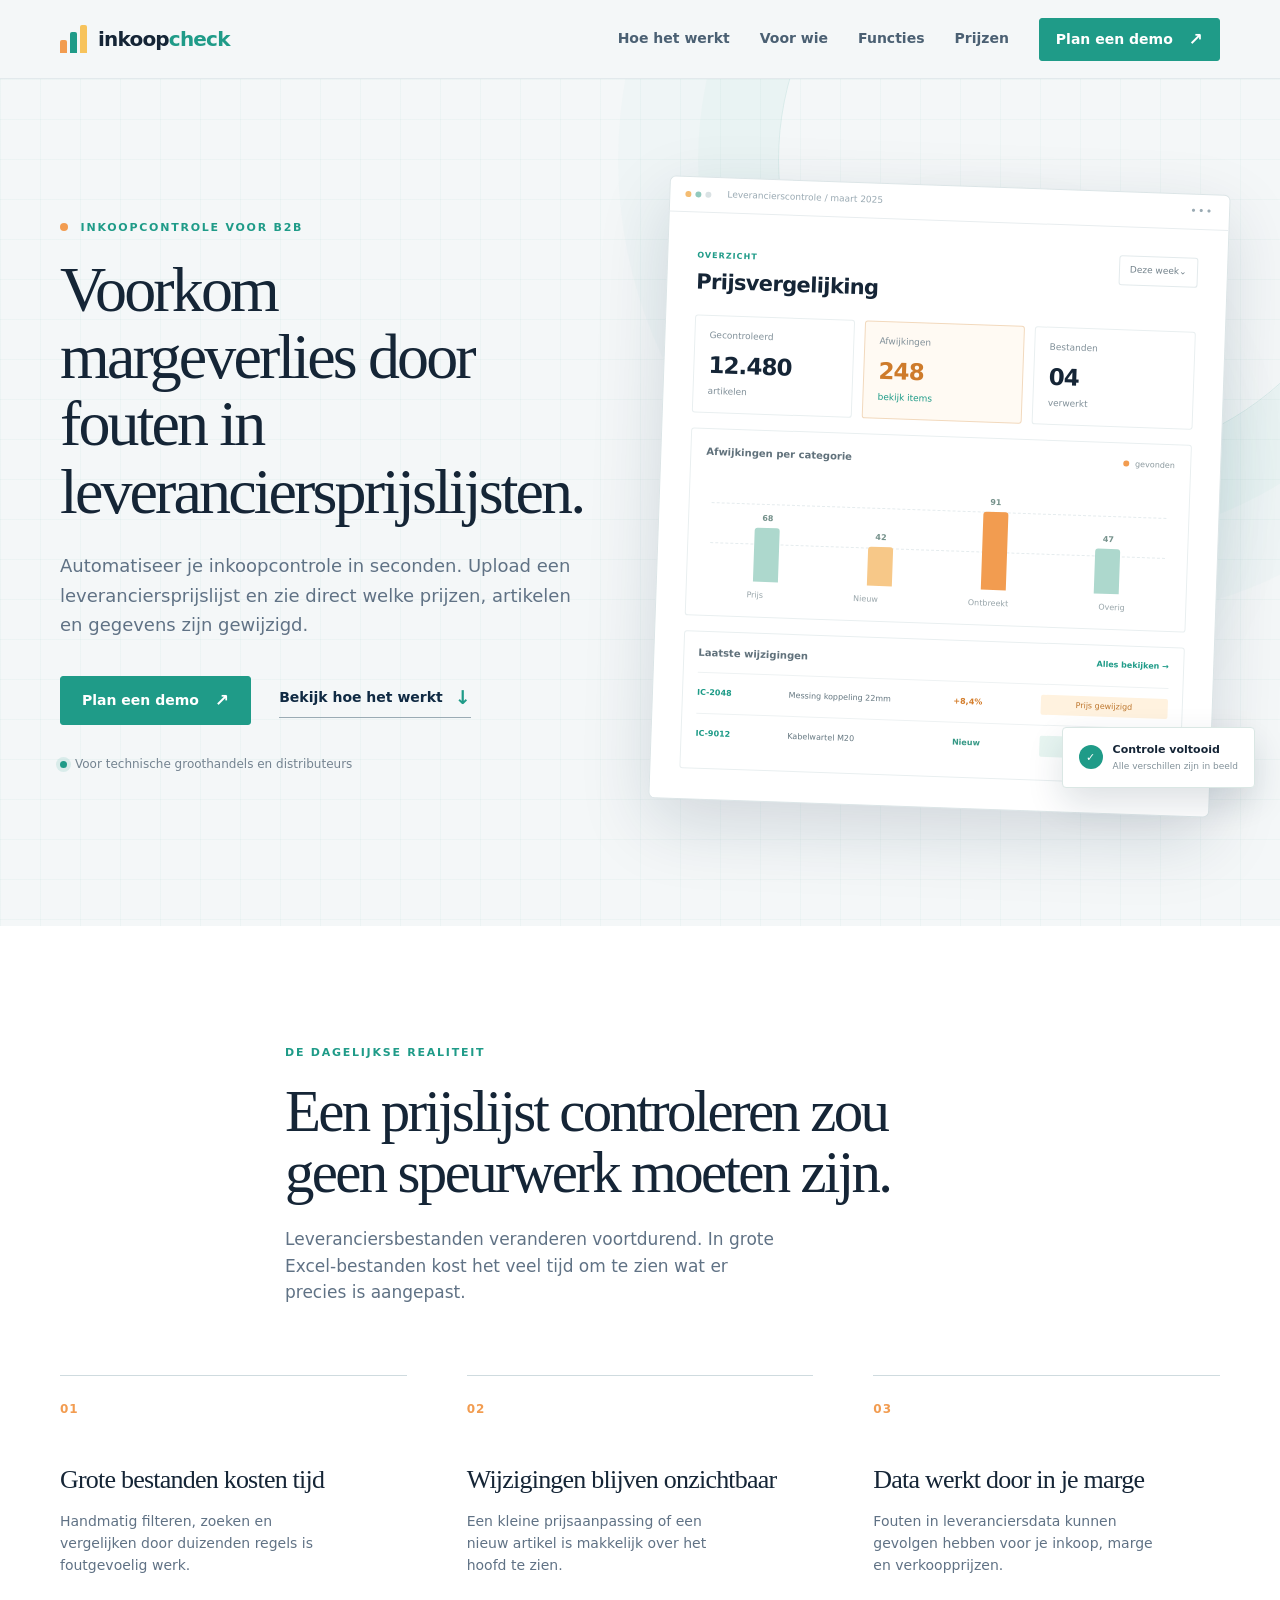
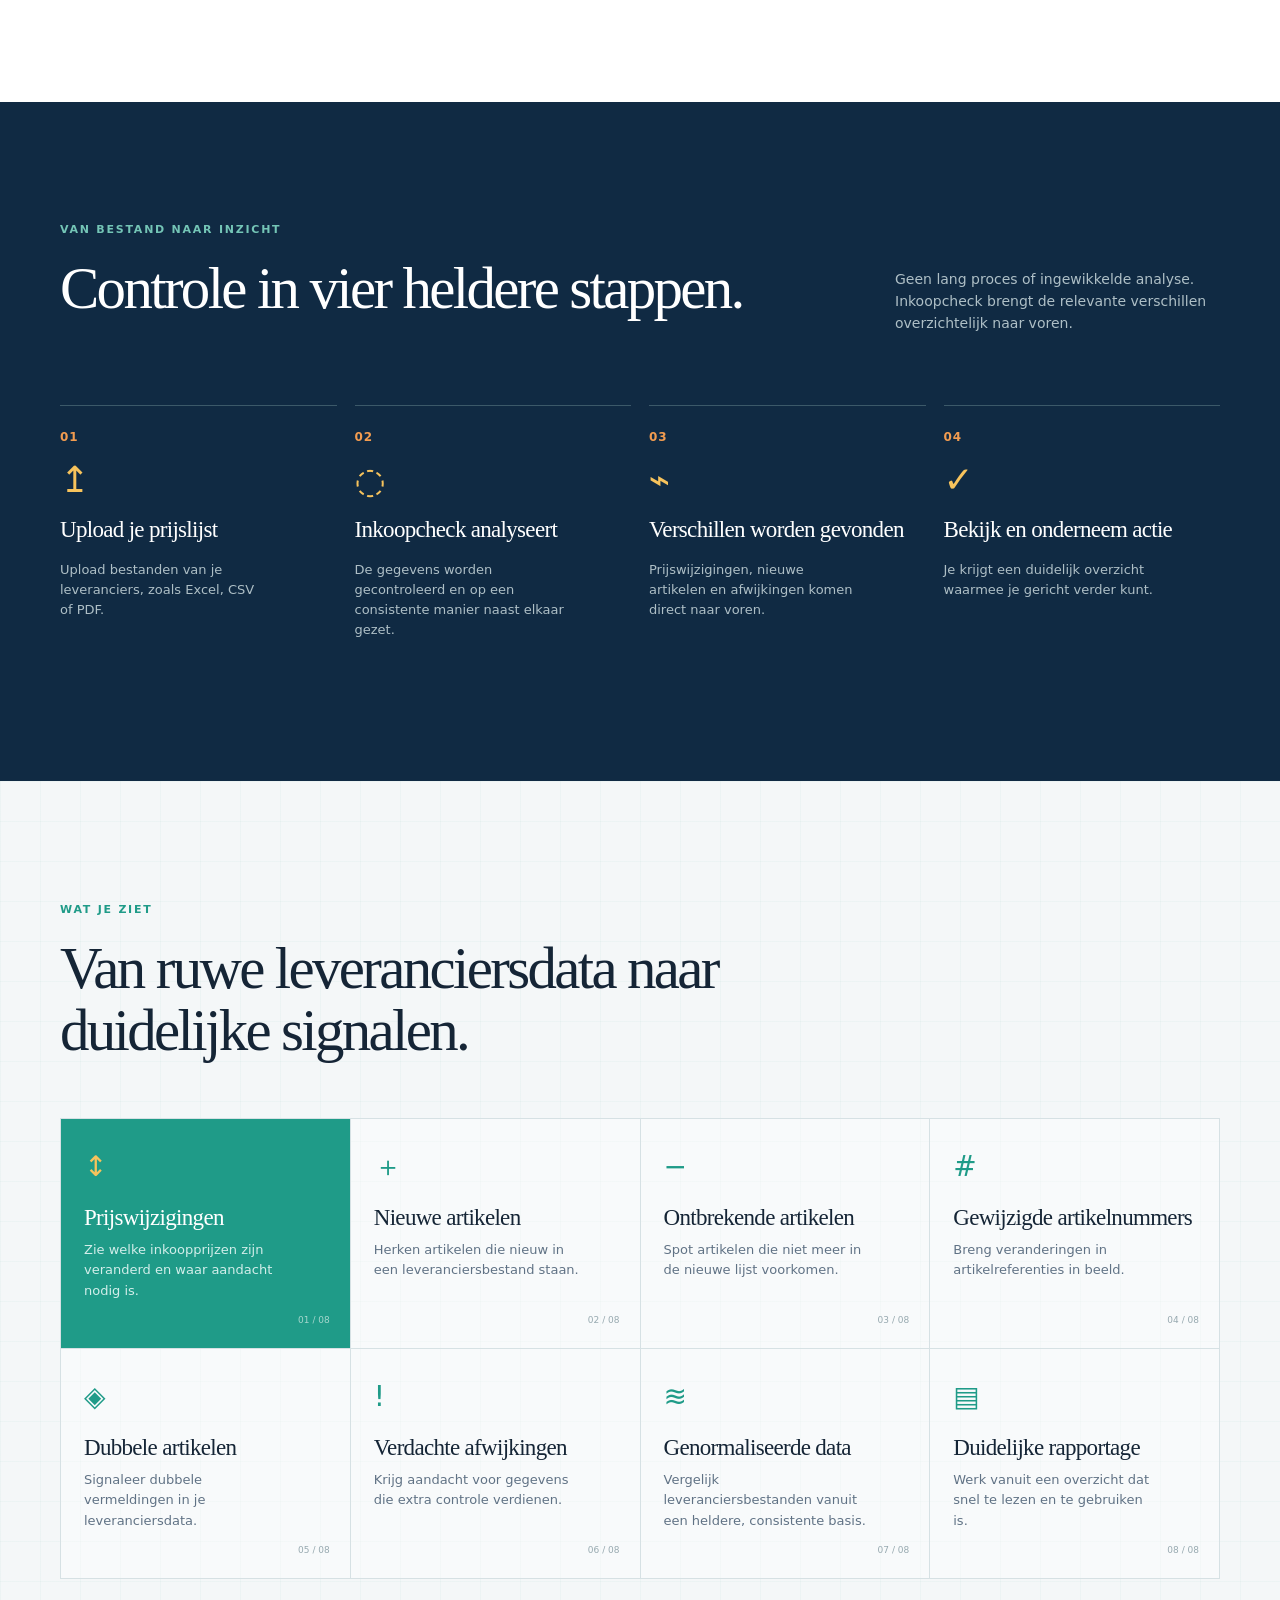
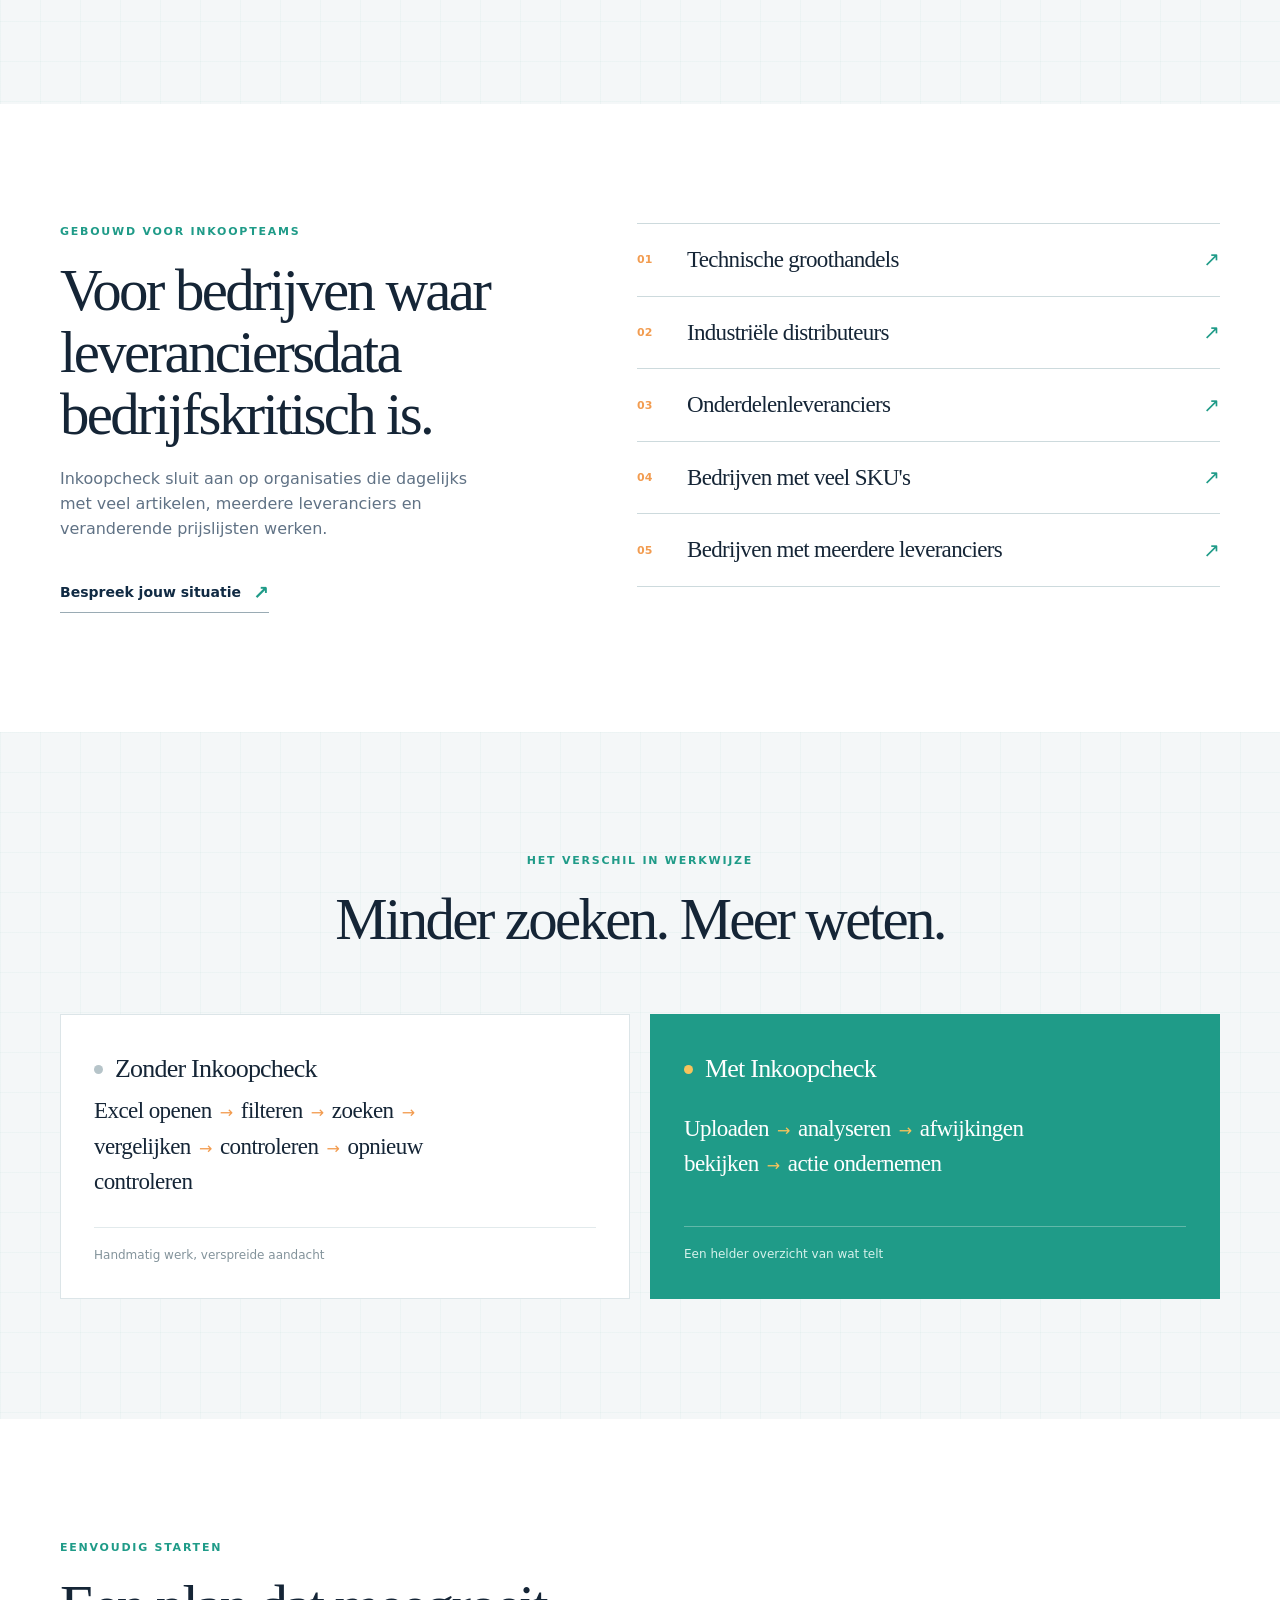
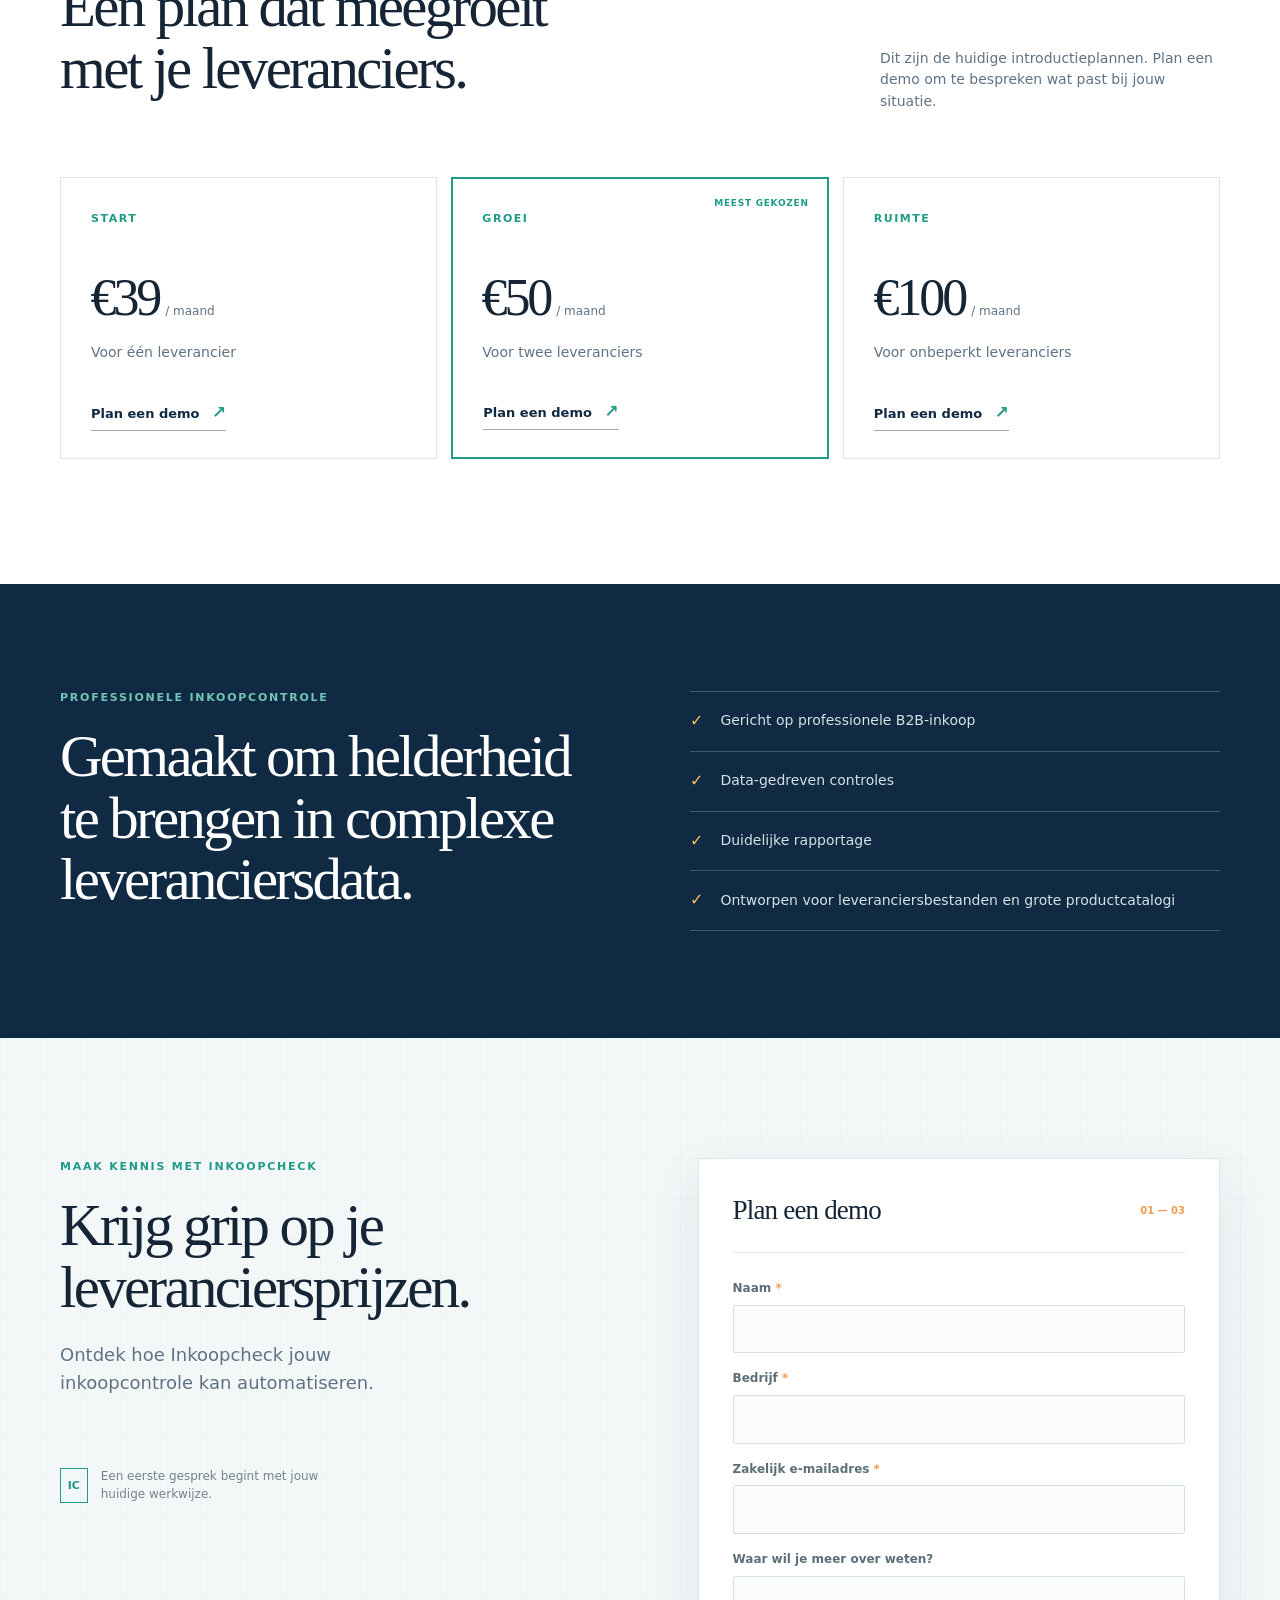
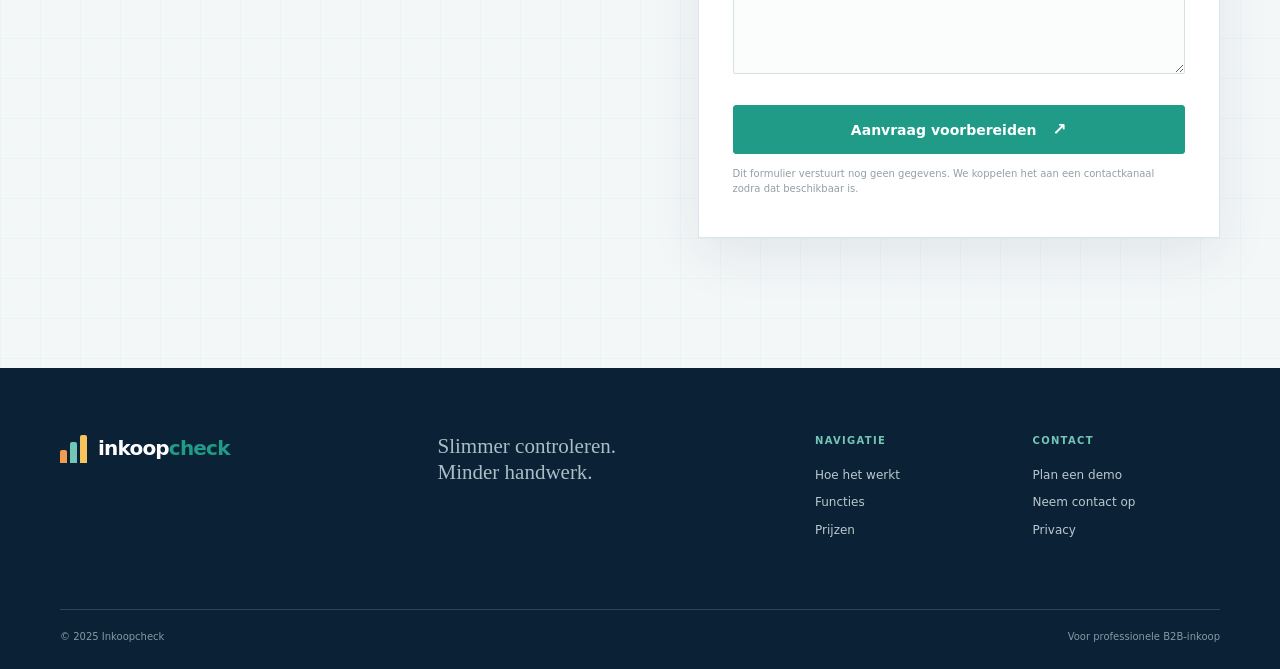
==== index.html @ d47650fd "Create Inkoopcheck public website" ====
<!doctype html>
<html lang="nl">
<head>
  <meta charset="utf-8">
  <meta name="viewport" content="width=device-width, initial-scale=1">
  <title>Inkoopcheck | Automatiseer je controle van leveranciersprijslijsten</title>
  <meta name="description" content="Vergelijk leveranciersprijslijsten automatisch en ontdek prijswijzigingen, nieuwe artikelen, ontbrekende artikelen en afwijkingen. Inkoopcheck voor professionele B2B-inkoop.">
  <meta name="theme-color" content="#102a43">
  <meta property="og:type" content="website">
  <meta property="og:url" content="https://inkoopcheck.me/">
  <meta property="og:title" content="Inkoopcheck | Automatiseer je controle van leveranciersprijslijsten">
  <meta property="og:description" content="Vergelijk leveranciersprijslijsten automatisch en ontdek prijswijzigingen, nieuwe artikelen, ontbrekende artikelen en afwijkingen.">
  <meta property="og:locale" content="nl_NL">
  <link rel="icon" href="favicon.svg" type="image/svg+xml">
  <link rel="stylesheet" href="styles.css">
</head>
<body>
  <a class="skip-link" href="#main-content">Ga naar inhoud</a>
  <header class="site-header">
    <div class="container header-inner">
      <a class="brand" href="#top" aria-label="Inkoopcheck home">
        <span class="brand-mark" aria-hidden="true"><span></span><span></span><span></span></span>
        <span>inkoop<span class="brand-accent">check</span></span>
      </a>
      <button class="menu-toggle" type="button" aria-expanded="false" aria-controls="site-nav" aria-label="Menu openen">
        <span></span><span></span><span></span>
      </button>
      <nav class="site-nav" id="site-nav" aria-label="Hoofdnavigatie">
        <a href="#hoe-het-werkt">Hoe het werkt</a>
        <a href="#voor-wie">Voor wie</a>
        <a href="#functies">Functies</a>
        <a href="#prijzen">Prijzen</a>
        <a class="button button-small" href="#contact">Plan een demo <span aria-hidden="true">↗</span></a>
      </nav>
    </div>
  </header>

  <main id="main-content">
    <section class="hero section-grid" id="top">
      <div class="container hero-grid">
        <div class="hero-copy reveal">
          <p class="eyebrow"><span class="eyebrow-dot"></span> Inkoopcontrole voor B2B</p>
          <h1>Voorkom margeverlies door fouten in leveranciersprijslijsten.</h1>
          <p class="hero-lead">Automatiseer je inkoopcontrole in seconden. Upload een leveranciersprijslijst en zie direct welke prijzen, artikelen en gegevens zijn gewijzigd.</p>
          <div class="hero-actions">
            <a class="button" href="#contact">Plan een demo <span aria-hidden="true">↗</span></a>
            <a class="text-link" href="#hoe-het-werkt">Bekijk hoe het werkt <span aria-hidden="true">↓</span></a>
          </div>
          <div class="hero-note"><span class="status-pulse"></span> Voor technische groothandels en distributeurs</div>
        </div>
        <div class="hero-visual reveal reveal-delay" aria-label="Voorbeeld van een leveranciersvergelijking in Inkoopcheck" role="img">
          <div class="visual-glow"></div>
          <div class="dashboard-window">
            <div class="window-topbar"><div class="window-dots"><i></i><i></i><i></i></div><span>Leverancierscontrole / maart 2025</span><b>•••</b></div>
            <div class="dashboard-body">
              <div class="dashboard-heading"><div><span class="mini-label">OVERZICHT</span><h2>Prijsvergelijking</h2></div><span class="date-pill">Deze week⌄</span></div>
              <div class="metric-row">
                <div class="metric"><span>Gecontroleerd</span><strong>12.480</strong><small>artikelen</small></div>
                <div class="metric metric-alert"><span>Afwijkingen</span><strong>248</strong><small><em>bekijk items</em></small></div>
                <div class="metric"><span>Bestanden</span><strong>04</strong><small>verwerkt</small></div>
              </div>
              <div class="chart-panel"><div class="chart-label"><span>Afwijkingen per categorie</span><span class="legend"><i></i> gevonden</span></div><div class="chart"><i class="gridline line-one"></i><i class="gridline line-two"></i><div class="bar bar-one"><b>68</b></div><div class="bar bar-two"><b>42</b></div><div class="bar bar-three"><b>91</b></div><div class="bar bar-four"><b>47</b></div></div><div class="chart-x"><span>Prijs</span><span>Nieuw</span><span>Ontbreekt</span><span>Overig</span></div></div>
              <div class="table-panel"><div class="table-head"><span>Laatste wijzigingen</span><span>Alles bekijken →</span></div><div class="table-row"><span class="sku">IC-2048</span><span>Messing koppeling 22mm</span><span class="change up">+8,4%</span><span class="tag tag-orange">Prijs gewijzigd</span></div><div class="table-row"><span class="sku">IC-9012</span><span>Kabelwartel M20</span><span class="change new">Nieuw</span><span class="tag tag-green">Nieuw artikel</span></div></div>
            </div>
          </div>
          <div class="floating-check"><span>✓</span><div><strong>Controle voltooid</strong><small>Alle verschillen zijn in beeld</small></div></div>
        </div>
      </div>
    </section>

    <section class="problem section-light" id="probleem">
      <div class="container narrow-intro reveal"><p class="eyebrow">De dagelijkse realiteit</p><h2>Een prijslijst controleren zou geen speurwerk moeten zijn.</h2><p>Leveranciersbestanden veranderen voortdurend. In grote Excel-bestanden kost het veel tijd om te zien wat er precies is aangepast.</p></div>
      <div class="container problem-grid">
        <article class="problem-item reveal"><span class="item-number">01</span><h3>Grote bestanden kosten tijd</h3><p>Handmatig filteren, zoeken en vergelijken door duizenden regels is foutgevoelig werk.</p></article>
        <article class="problem-item reveal"><span class="item-number">02</span><h3>Wijzigingen blijven onzichtbaar</h3><p>Een kleine prijsaanpassing of een nieuw artikel is makkelijk over het hoofd te zien.</p></article>
        <article class="problem-item reveal"><span class="item-number">03</span><h3>Data werkt door in je marge</h3><p>Fouten in leveranciersdata kunnen gevolgen hebben voor je inkoop, marge en verkoopprijzen.</p></article>
      </div>
    </section>

    <section class="how section-dark" id="hoe-het-werkt">
      <div class="container"><div class="section-heading split-heading reveal"><div><p class="eyebrow eyebrow-light">Van bestand naar inzicht</p><h2>Controle in vier heldere stappen.</h2></div><p>Geen lang proces of ingewikkelde analyse. Inkoopcheck brengt de relevante verschillen overzichtelijk naar voren.</p></div>
        <div class="steps-grid"><article class="step reveal"><span class="step-number">01</span><div class="step-icon">↥</div><h3>Upload je prijslijst</h3><p>Upload bestanden van je leveranciers, zoals Excel, CSV of PDF.</p></article><article class="step reveal"><span class="step-number">02</span><div class="step-icon">◌</div><h3>Inkoopcheck analyseert</h3><p>De gegevens worden gecontroleerd en op een consistente manier naast elkaar gezet.</p></article><article class="step reveal"><span class="step-number">03</span><div class="step-icon">⌁</div><h3>Verschillen worden gevonden</h3><p>Prijswijzigingen, nieuwe artikelen en afwijkingen komen direct naar voren.</p></article><article class="step reveal"><span class="step-number">04</span><div class="step-icon">✓</div><h3>Bekijk en onderneem actie</h3><p>Je krijgt een duidelijk overzicht waarmee je gericht verder kunt.</p></article></div>
      </div>
    </section>

    <section class="features section-grid" id="functies"><div class="container"><div class="section-heading reveal"><p class="eyebrow">Wat je ziet</p><h2>Van ruwe leveranciersdata naar duidelijke signalen.</h2></div><div class="feature-grid"><article class="feature-card featured reveal"><span class="feature-icon">↕</span><h3>Prijswijzigingen</h3><p>Zie welke inkoopprijzen zijn veranderd en waar aandacht nodig is.</p><span class="feature-index">01 / 08</span></article><article class="feature-card reveal"><span class="feature-icon">＋</span><h3>Nieuwe artikelen</h3><p>Herken artikelen die nieuw in een leveranciersbestand staan.</p><span class="feature-index">02 / 08</span></article><article class="feature-card reveal"><span class="feature-icon">−</span><h3>Ontbrekende artikelen</h3><p>Spot artikelen die niet meer in de nieuwe lijst voorkomen.</p><span class="feature-index">03 / 08</span></article><article class="feature-card reveal"><span class="feature-icon">#</span><h3>Gewijzigde artikelnummers</h3><p>Breng veranderingen in artikelreferenties in beeld.</p><span class="feature-index">04 / 08</span></article><article class="feature-card reveal"><span class="feature-icon">◈</span><h3>Dubbele artikelen</h3><p>Signaleer dubbele vermeldingen in je leveranciersdata.</p><span class="feature-index">05 / 08</span></article><article class="feature-card reveal"><span class="feature-icon">!</span><h3>Verdachte afwijkingen</h3><p>Krijg aandacht voor gegevens die extra controle verdienen.</p><span class="feature-index">06 / 08</span></article><article class="feature-card reveal"><span class="feature-icon">≋</span><h3>Genormaliseerde data</h3><p>Vergelijk leveranciersbestanden vanuit een heldere, consistente basis.</p><span class="feature-index">07 / 08</span></article><article class="feature-card reveal"><span class="feature-icon">▤</span><h3>Duidelijke rapportage</h3><p>Werk vanuit een overzicht dat snel te lezen en te gebruiken is.</p><span class="feature-index">08 / 08</span></article></div></div></section>

    <section class="audience section-light" id="voor-wie"><div class="container audience-grid"><div class="audience-copy reveal"><p class="eyebrow">Gebouwd voor inkoopteams</p><h2>Voor bedrijven waar leveranciersdata bedrijfskritisch is.</h2><p>Inkoopcheck sluit aan op organisaties die dagelijks met veel artikelen, meerdere leveranciers en veranderende prijslijsten werken.</p><a class="text-link dark-link" href="#contact">Bespreek jouw situatie <span aria-hidden="true">↗</span></a></div><div class="audience-list reveal"><div><span>01</span><strong>Technische groothandels</strong><i>↗</i></div><div><span>02</span><strong>Industriële distributeurs</strong><i>↗</i></div><div><span>03</span><strong>Onderdelenleveranciers</strong><i>↗</i></div><div><span>04</span><strong>Bedrijven met veel SKU's</strong><i>↗</i></div><div><span>05</span><strong>Bedrijven met meerdere leveranciers</strong><i>↗</i></div></div></div></section>

    <section class="comparison section-grid"><div class="container"><div class="section-heading centered reveal"><p class="eyebrow">Het verschil in werkwijze</p><h2>Minder zoeken. Meer weten.</h2></div><div class="comparison-grid reveal"><div class="comparison-panel without"><div class="panel-title"><span class="panel-dot"></span><h3>Zonder Inkoopcheck</h3></div><p class="process-line">Excel openen <b>→</b> filteren <b>→</b> zoeken <b>→</b> vergelijken <b>→</b> controleren <b>→</b> opnieuw controleren</p><div class="panel-foot">Handmatig werk, verspreide aandacht</div></div><div class="comparison-panel with"><div class="panel-title"><span class="panel-dot"></span><h3>Met Inkoopcheck</h3></div><p class="process-line">Uploaden <b>→</b> analyseren <b>→</b> afwijkingen bekijken <b>→</b> actie ondernemen</p><div class="panel-foot">Een helder overzicht van wat telt</div></div></div></div></section>

    <section class="pricing section-light" id="prijzen"><div class="container"><div class="pricing-heading reveal"><div><p class="eyebrow">Eenvoudig starten</p><h2>Een plan dat meegroeit met je leveranciers.</h2></div><p>Dit zijn de huidige introductieplannen. Plan een demo om te bespreken wat past bij jouw situatie.</p></div><div class="price-grid"><article class="price-card reveal"><p class="price-label">Start</p><div class="price"><strong>€39</strong><span>/ maand</span></div><p>Voor één leverancier</p><a class="price-link" href="#contact">Plan een demo <span>↗</span></a></article><article class="price-card popular reveal"><span class="popular-label">Meest gekozen</span><p class="price-label">Groei</p><div class="price"><strong>€50</strong><span>/ maand</span></div><p>Voor twee leveranciers</p><a class="price-link" href="#contact">Plan een demo <span>↗</span></a></article><article class="price-card reveal"><p class="price-label">Ruimte</p><div class="price"><strong>€100</strong><span>/ maand</span></div><p>Voor onbeperkt leveranciers</p><a class="price-link" href="#contact">Plan een demo <span>↗</span></a></article></div></div></section>

    <section class="trust section-dark"><div class="container trust-grid"><div class="trust-statement reveal"><p class="eyebrow eyebrow-light">Professionele inkoopcontrole</p><h2>Gemaakt om helderheid te brengen in complexe leveranciersdata.</h2></div><div class="trust-points reveal"><div><span>✓</span><p>Gericht op professionele B2B-inkoop</p></div><div><span>✓</span><p>Data-gedreven controles</p></div><div><span>✓</span><p>Duidelijke rapportage</p></div><div><span>✓</span><p>Ontworpen voor leveranciersbestanden en grote productcatalogi</p></div></div></div></section>

    <section class="contact section-grid" id="contact"><div class="container contact-grid"><div class="contact-copy reveal"><p class="eyebrow">Maak kennis met Inkoopcheck</p><h2>Krijg grip op je leveranciersprijzen.</h2><p>Ontdek hoe Inkoopcheck jouw inkoopcontrole kan automatiseren.</p><div class="contact-marker"><span>IC</span><span>Een eerste gesprek begint met jouw huidige werkwijze.</span></div></div><form class="demo-form reveal" id="demo-form"><div class="form-heading"><h3>Plan een demo</h3><span>01 — 03</span></div><label for="name">Naam <span>*</span></label><input id="name" name="name" type="text" autocomplete="name" required><label for="company">Bedrijf <span>*</span></label><input id="company" name="company" type="text" autocomplete="organization" required><label for="email">Zakelijk e-mailadres <span>*</span></label><input id="email" name="email" type="email" autocomplete="email" required><label for="message">Waar wil je meer over weten?</label><textarea id="message" name="message" rows="3"></textarea><button class="button form-submit" type="submit">Aanvraag voorbereiden <span aria-hidden="true">↗</span></button><p class="form-note">Dit formulier verstuurt nog geen gegevens. We koppelen het aan een contactkanaal zodra dat beschikbaar is.</p><p class="form-status" role="status" aria-live="polite"></p></form></div></section>
  </main>

  <footer class="site-footer"><div class="container footer-top"><a class="brand brand-footer" href="#top"><span class="brand-mark" aria-hidden="true"><span></span><span></span><span></span></span><span>inkoop<span class="brand-accent">check</span></span></a><p>Slimmer controleren.<br>Minder handwerk.</p><div class="footer-links"><div><span class="footer-label">Navigatie</span><a href="#hoe-het-werkt">Hoe het werkt</a><a href="#functies">Functies</a><a href="#prijzen">Prijzen</a></div><div><span class="footer-label">Contact</span><a href="#contact">Plan een demo</a><a href="#contact">Neem contact op</a><a href="#privacy">Privacy</a></div></div></div><div class="container footer-bottom"><span>© 2025 Inkoopcheck</span><span>Voor professionele B2B-inkoop</span></div><div id="privacy" class="sr-only">Privacy-informatie volgt zodra deze pagina beschikbaar is.</div></footer>
  <script src="script.js"></script>
</body>
</html>
---- styles.css ----
:root{--navy:#102a43;--ink:#152536;--muted:#607285;--paper:#f4f7f8;--white:#fff;--line:#dce5e8;--teal:#1f9b88;--orange:#f29c50;--yellow:#f7c35c;--serif:Georgia,'Times New Roman',serif;--sans:Inter,ui-sans-serif,system-ui,-apple-system,BlinkMacSystemFont,'Segoe UI',sans-serif}*{box-sizing:border-box}html{scroll-behavior:smooth}body{margin:0;color:var(--ink);font-family:var(--sans);font-size:16px;line-height:1.55;background:var(--paper)}a{color:inherit;text-decoration:none}button,input,textarea{font:inherit}.container{width:min(1160px,calc(100% - 64px));margin:0 auto}.site-header{position:sticky;top:0;z-index:10;background:rgba(244,247,248,.94);backdrop-filter:blur(14px);border-bottom:1px solid rgba(220,229,232,.75)}.header-inner{height:78px;display:flex;align-items:center;justify-content:space-between}.brand{display:flex;align-items:center;gap:10px;font-size:20px;font-weight:700;letter-spacing:-.04em}.brand-accent{color:var(--teal)}.brand-mark{width:28px;height:28px;display:flex;align-items:end;gap:3px}.brand-mark span{display:block;width:7px;border-radius:2px 2px 0 0;background:var(--teal)}.brand-mark span:nth-child(1){height:13px;background:var(--orange)}.brand-mark span:nth-child(2){height:21px}.brand-mark span:nth-child(3){height:28px;background:var(--yellow)}.site-nav{display:flex;align-items:center;gap:30px;font-size:14px;font-weight:600;color:#4b6073}.site-nav a:not(.button){transition:color .2s}.site-nav a:not(.button):hover{color:var(--teal)}.button{display:inline-flex;align-items:center;justify-content:center;gap:16px;padding:15px 21px;border:1px solid var(--teal);border-radius:3px;background:var(--teal);color:#fff;font-size:14px;font-weight:700;line-height:1;transition:background .2s,transform .2s,box-shadow .2s}.button:hover{background:#177c6e;box-shadow:0 9px 24px rgba(31,155,136,.18);transform:translateY(-2px)}.button span{font-size:17px}.button-small{padding:12px 16px}.menu-toggle{display:none;border:0;background:transparent;padding:8px}.menu-toggle span{width:23px;height:2px;background:var(--navy);display:block;margin:5px}.hero{position:relative;overflow:hidden;padding:106px 0 118px;background:var(--paper)}.hero:before{content:'';position:absolute;top:-220px;right:-100px;width:600px;height:600px;border:1px solid rgba(31,155,136,.13);border-radius:50%;box-shadow:0 0 0 80px rgba(31,155,136,.025),0 0 0 160px rgba(31,155,136,.02)}.hero-grid{display:grid;grid-template-columns: .92fr 1.08fr;gap:76px;align-items:center}.eyebrow{margin:0 0 20px;color:var(--teal);font-size:11px;letter-spacing:.16em;text-transform:uppercase;font-weight:800}.eyebrow-dot{display:inline-block;width:8px;height:8px;margin-right:7px;border-radius:50%;background:var(--orange)}h1,h2,h3,p{margin-top:0}h1,h2{font-family:var(--serif);font-weight:400;letter-spacing:-.045em;line-height:1.05}h1{max-width:600px;margin-bottom:26px;font-size:clamp(44px,5vw,72px)}h2{font-size:clamp(38px,4.6vw,60px);margin-bottom:22px}.hero-lead{max-width:545px;color:var(--muted);font-size:18px;line-height:1.65}.hero-actions{display:flex;align-items:center;gap:28px;margin:36px 0 30px}.text-link{display:inline-flex;align-items:center;gap:12px;color:var(--navy);font-size:14px;font-weight:700;border-bottom:1px solid #9aabb4;padding-bottom:5px}.text-link span{font-size:19px;color:var(--teal)}.hero-note{color:#748390;font-size:12px;display:flex;align-items:center;gap:8px}.status-pulse{width:7px;height:7px;border-radius:50%;background:var(--teal);box-shadow:0 0 0 4px rgba(31,155,136,.12)}.hero-visual{position:relative;min-height:530px;display:flex;align-items:center}.visual-glow{position:absolute;width:80%;height:75%;right:2%;top:10%;background:rgba(31,155,136,.1);filter:blur(55px);border-radius:50%}.dashboard-window{position:relative;width:100%;background:#fff;border:1px solid #dce5e7;border-radius:6px;box-shadow:0 24px 70px rgba(16,42,67,.15);overflow:hidden;transform:rotate(2deg);z-index:1}.window-topbar{height:35px;border-bottom:1px solid #e8edef;display:flex;align-items:center;padding:0 15px;color:#9aaab3;font-size:9px}.window-topbar>b{margin-left:auto;letter-spacing:2px}.window-dots{display:flex;gap:4px;margin-right:16px}.window-dots i{display:block;width:6px;height:6px;border-radius:50%;background:#dae2e4}.window-dots i:first-child{background:#f4bc72}.window-dots i:nth-child(2){background:#91c9bd}.dashboard-body{padding:28px 29px 30px}.dashboard-heading{display:flex;align-items:start;justify-content:space-between;margin-bottom:22px}.mini-label{color:var(--teal);font-size:8px;font-weight:800;letter-spacing:.13em}.dashboard-heading h2{font-family:var(--sans);font-size:21px;font-weight:700;letter-spacing:-.03em;margin:5px 0 0}.date-pill{border:1px solid #e3eaec;border-radius:3px;padding:7px 10px;font-size:9px;color:#73828b}.metric-row{display:grid;grid-template-columns:repeat(3,1fr);gap:10px}.metric{border:1px solid #e9eff0;padding:13px 14px;border-radius:3px}.metric span,.metric small{display:block;color:#819099;font-size:9px}.metric strong{display:block;margin:5px 0 2px;font-size:23px;letter-spacing:-.04em}.metric small em{font-style:normal;color:var(--teal)}.metric-alert{border-color:#f2d9bd;background:#fffaf3}.metric-alert strong{color:#ce7b2b}.chart-panel,.table-panel{border:1px solid #e9eff0;border-radius:3px;margin-top:15px;padding:15px}.chart-label,.table-head{display:flex;justify-content:space-between;color:#60717b;font-size:10px;font-weight:700}.legend{font-size:8px;font-weight:400;color:#8b999e}.legend i{display:inline-block;width:6px;height:6px;border-radius:50%;background:var(--orange);margin-right:3px}.chart{position:relative;height:103px;display:flex;align-items:end;justify-content:space-around;margin:17px 7px 0}.gridline{position:absolute;left:0;right:0;border-top:1px dashed #e5ecee}.line-one{top:25px}.line-two{top:65px}.bar{position:relative;width:9%;max-width:25px;border-radius:3px 3px 0 0;background:#e9f2f0;z-index:1}.bar b{position:absolute;top:-15px;left:50%;transform:translateX(-50%);font-size:8px;color:#75918b;font-weight:600}.bar-one{height:52%;background:#add8cd}.bar-two{height:38%;background:#f7c888}.bar-three{height:76%;background:#f29c50}.bar-four{height:44%;background:#add8cd}.chart-x{display:flex;justify-content:space-around;color:#98a5aa;font-size:8px;margin-top:8px}.table-panel{padding:13px 14px}.table-head{margin-bottom:11px}.table-head span:last-child{color:var(--teal);font-size:8px}.table-row{display:grid;grid-template-columns:18% 1fr 17% 27%;align-items:center;gap:7px;border-top:1px solid #eef2f3;padding:10px 0;font-size:8px;color:#657780}.sku{color:#1d9b87;font-weight:700}.change{font-weight:700}.change.up{color:#d47d2b}.change.new{color:#359885}.tag{padding:4px 5px;border-radius:2px;text-align:center}.tag-orange{color:#bd762d;background:#fff2df}.tag-green{color:#2a8b78;background:#e7f5f1}.floating-check{position:absolute;bottom:20px;right:-35px;z-index:2;display:flex;align-items:center;gap:10px;padding:13px 16px;background:#fff;border:1px solid #dae7e4;border-radius:4px;box-shadow:0 15px 36px rgba(16,42,67,.14);font-size:11px}.floating-check>span{width:24px;height:24px;background:var(--teal);border-radius:50%;display:grid;place-items:center;color:#fff;font-weight:700}.floating-check strong,.floating-check small{display:block}.floating-check small{font-size:9px;color:#83929a;margin-top:2px}.section-grid{background-color:#f4f7f8;background-image:linear-gradient(rgba(31,155,136,.035) 1px,transparent 1px),linear-gradient(90deg,rgba(31,155,136,.035) 1px,transparent 1px);background-size:40px 40px}.section-light{background:#fff}.section-dark{background:var(--navy);color:#fff}.problem{padding:118px 0 112px}.narrow-intro{max-width:710px;margin-bottom:70px}.narrow-intro h2{max-width:650px}.narrow-intro>p:last-child{color:var(--muted);max-width:490px;font-size:17px}.problem-grid{display:grid;grid-template-columns:repeat(3,1fr);gap:60px}.problem-item{border-top:1px solid #cfdbdf;padding-top:20px}.item-number,.step-number{color:var(--orange);font-size:12px;font-weight:800;letter-spacing:.08em}.problem-item h3{font-family:var(--serif);font-size:26px;font-weight:400;margin:39px 0 11px;letter-spacing:-.03em}.problem-item p{color:var(--muted);font-size:14px;max-width:280px}.how{padding:119px 0 128px}.section-heading{margin-bottom:63px}.section-heading h2{max-width:730px}.split-heading{display:flex;justify-content:space-between;align-items:end;gap:50px}.split-heading>p{color:#aebfc6;max-width:325px;font-size:14px;margin-bottom:8px}.eyebrow-light{color:#74c5b6}.steps-grid{display:grid;grid-template-columns:repeat(4,1fr);gap:18px}.step{border-top:1px solid #3c5969;padding-top:18px}.step-icon{color:var(--yellow);font-size:36px;height:63px;display:flex;align-items:center}.step h3{font-family:var(--serif);font-size:23px;font-weight:400;letter-spacing:-.03em;margin-bottom:12px}.step p{color:#aebfc6;font-size:13px;max-width:210px}.features{padding:120px 0 125px}.features .section-heading{margin-bottom:56px}.feature-grid{display:grid;grid-template-columns:repeat(4,1fr);border-top:1px solid #d6e1e4;border-left:1px solid #d6e1e4}.feature-card{position:relative;min-height:230px;padding:26px 23px;border-right:1px solid #d6e1e4;border-bottom:1px solid #d6e1e4;background:rgba(255,255,255,.38);transition:background .2s,transform .2s}.feature-card:hover{background:#fff;transform:translateY(-3px)}.feature-card.featured{background:var(--teal);color:#fff}.feature-card.featured:hover{background:#177c6e}.feature-icon{display:block;height:42px;color:var(--teal);font-size:28px}.featured .feature-icon{color:var(--yellow)}.feature-card h3{font-family:var(--serif);font-size:23px;line-height:1.1;font-weight:400;letter-spacing:-.03em;margin:18px 0 10px}.feature-card p{color:var(--muted);font-size:13px;max-width:205px}.featured p{color:#d3eeea}.feature-index{position:absolute;bottom:20px;right:20px;color:#96a8af;font-size:9px}.featured .feature-index{color:#a7d7ce}.audience{padding:119px 0}.audience-grid{display:grid;grid-template-columns:.9fr 1.1fr;gap:100px;align-items:start}.audience-copy>p:not(.eyebrow){color:var(--muted);max-width:430px;font-size:16px;margin-bottom:28px}.dark-link{margin-top:8px}.audience-list{border-top:1px solid #cddadd}.audience-list>div{display:grid;grid-template-columns:50px 1fr 30px;align-items:center;padding:18px 0;border-bottom:1px solid #cddadd}.audience-list span{color:var(--orange);font-size:11px;font-weight:800}.audience-list strong{font-family:var(--serif);font-size:23px;font-weight:400;letter-spacing:-.03em}.audience-list i{font-style:normal;color:var(--teal);font-size:20px;text-align:right}.comparison{padding:120px 0}.centered{text-align:center}.centered h2{margin-left:auto;margin-right:auto}.comparison-grid{display:grid;grid-template-columns:1fr 1fr;gap:20px}.comparison-panel{min-height:285px;padding:34px 33px;display:flex;flex-direction:column;justify-content:space-between;border:1px solid #dce5e8;background:#fff}.comparison-panel.with{background:var(--teal);border-color:var(--teal);color:#fff}.panel-title{display:flex;align-items:center;gap:12px}.panel-title h3{font-family:var(--serif);font-weight:400;font-size:26px;letter-spacing:-.03em;margin:0}.panel-dot{width:9px;height:9px;border-radius:50%;background:#b6c4c9}.with .panel-dot{background:var(--yellow)}.process-line{max-width:370px;font-family:var(--serif);font-size:23px;line-height:1.55;letter-spacing:-.025em}.process-line b{color:var(--orange);font-family:var(--sans);font-size:16px;font-weight:400;margin:0 3px}.with .process-line b{color:var(--yellow)}.panel-foot{padding-top:18px;border-top:1px solid #e2eaec;color:#83939b;font-size:12px}.with .panel-foot{border-color:#62b8a9;color:#d5f1eb}.pricing{padding:120px 0 125px}.pricing-heading{display:flex;justify-content:space-between;align-items:end;gap:70px;margin-bottom:55px}.pricing-heading>p{max-width:340px;color:var(--muted);font-size:14px;margin-bottom:9px}.pricing-heading h2{max-width:550px}.price-grid{display:grid;grid-template-columns:repeat(3,1fr);gap:14px}.price-card{position:relative;background:#fff;border:1px solid #dce5e8;padding:32px 30px 28px;min-height:282px}.price-card.popular{border:2px solid var(--teal);padding:31px 29px 27px}.popular-label{position:absolute;right:18px;top:18px;color:var(--teal);font-size:9px;letter-spacing:.08em;text-transform:uppercase;font-weight:800}.price-label{color:var(--teal);font-size:11px;letter-spacing:.14em;text-transform:uppercase;font-weight:800}.price{display:flex;align-items:baseline;gap:6px;margin:31px 0 4px}.price strong{font-family:var(--serif);font-size:52px;font-weight:400;letter-spacing:-.06em}.price span{color:var(--muted);font-size:12px}.price-card>p:nth-of-type(2){color:var(--muted);font-size:14px}.price-link{position:absolute;bottom:27px;left:30px;color:var(--navy);font-weight:700;font-size:13px;border-bottom:1px solid #9caeb5;padding-bottom:4px}.price-link span{color:var(--teal);font-size:17px;margin-left:8px}.trust{padding:105px 0}.trust-grid{display:grid;grid-template-columns:1fr 1fr;gap:100px;align-items:center}.trust-statement h2{max-width:510px}.trust-points{border-top:1px solid #3c5969}.trust-points>div{display:flex;align-items:center;gap:17px;border-bottom:1px solid #3c5969;padding:17px 0}.trust-points span{color:var(--yellow);font-weight:700}.trust-points p{margin:0;color:#d5e2e5;font-size:14px}.contact{padding:120px 0 130px}.contact-grid{display:grid;grid-template-columns:1fr 1fr;gap:115px;align-items:start}.contact-copy h2{max-width:500px}.contact-copy>p:not(.eyebrow){color:var(--muted);font-size:18px;max-width:370px}.contact-marker{display:flex;align-items:center;gap:13px;margin-top:70px;color:#73838d;font-size:12px;max-width:300px}.contact-marker span:first-child{display:grid;place-items:center;width:35px;height:35px;border:1px solid var(--teal);color:var(--teal);font-size:11px;font-weight:800}.demo-form{background:#fff;border:1px solid #dce5e8;padding:31px 34px;box-shadow:0 17px 50px rgba(16,42,67,.08)}.form-heading{display:flex;justify-content:space-between;border-bottom:1px solid #dce5e8;padding-bottom:20px;margin-bottom:26px}.form-heading h3{font-family:var(--serif);font-size:27px;font-weight:400;letter-spacing:-.03em;margin:0}.form-heading span{color:var(--orange);font-size:10px;font-weight:800;align-self:center}.demo-form label{display:block;color:#5c6e78;font-size:12px;font-weight:700;margin:16px 0 7px}.demo-form label span{color:var(--orange)}.demo-form input,.demo-form textarea{width:100%;border:1px solid #d5e0e3;border-radius:2px;padding:11px 12px;color:var(--ink);background:#fbfcfc;outline:none;transition:border .2s,box-shadow .2s}.demo-form input:focus,.demo-form textarea:focus{border-color:var(--teal);box-shadow:0 0 0 3px rgba(31,155,136,.12)}.form-submit{width:100%;margin-top:23px}.form-note{color:#93a0a6;font-size:10px;line-height:1.45;margin:13px 0 0}.form-status{color:var(--teal);font-size:12px;margin:10px 0 0}.site-footer{background:#0b2136;color:#fff;padding:65px 0 24px}.footer-top{display:grid;grid-template-columns:1fr 1fr 1.2fr;gap:40px;align-items:start;padding-bottom:70px}.brand-footer{align-self:start}.brand-footer .brand-mark span:nth-child(2){background:#74c5b6}.footer-top>p{color:#aabec6;font-family:var(--serif);font-size:21px;line-height:1.25}.footer-links{display:grid;grid-template-columns:1fr 1fr;gap:30px}.footer-links div{display:flex;flex-direction:column;align-items:start;gap:9px}.footer-label{color:#74c5b6;font-size:10px;letter-spacing:.13em;text-transform:uppercase;font-weight:800;margin-bottom:8px}.footer-links a{color:#b9c9ce;font-size:12px}.footer-links a:hover{color:#fff}.footer-bottom{display:flex;justify-content:space-between;border-top:1px solid #2d4658;padding-top:19px;color:#839ba5;font-size:10px}.skip-link{position:absolute;left:-9999px}.skip-link:focus{left:10px;top:10px;z-index:20;background:#fff;padding:10px}.sr-only{position:absolute;width:1px;height:1px;padding:0;margin:-1px;overflow:hidden;clip:rect(0,0,0,0);white-space:nowrap;border:0}.reveal{animation:rise .7s ease both}.reveal-delay{animation-delay:.15s}@keyframes rise{from{opacity:0;transform:translateY(12px)}to{opacity:1;transform:translateY(0)}}@media (max-width:900px){.container{width:min(100% - 40px,680px)}.site-nav{gap:18px}.hero-grid,.audience-grid,.contact-grid,.trust-grid{grid-template-columns:1fr;gap:55px}.hero{padding:75px 0 90px}.hero-visual{min-height:450px}.problem-grid,.steps-grid{grid-template-columns:repeat(2,1fr);gap:40px 25px}.feature-grid{grid-template-columns:repeat(2,1fr)}.split-heading,.pricing-heading{display:block}.split-heading>p,.pricing-heading>p{margin-top:25px}.floating-check{right:0}.footer-top{grid-template-columns:1fr 1fr}.footer-top>p{grid-column:2;grid-row:1}.footer-links{grid-column:1/-1}}@media (max-width:650px){.container{width:calc(100% - 36px)}.header-inner{height:68px}.menu-toggle{display:block;z-index:2}.site-nav{display:none;position:absolute;top:68px;left:0;right:0;padding:22px 18px 26px;flex-direction:column;align-items:stretch;gap:0;background:#f4f7f8;border-bottom:1px solid var(--line);box-shadow:0 12px 20px rgba(16,42,67,.06)}.site-nav.open{display:flex}.site-nav a{padding:13px 0}.site-nav .button{text-align:center;margin-top:10px}.hero{padding-top:63px}.hero-grid{gap:35px}h1{font-size:46px}.hero-lead{font-size:16px}.hero-actions{align-items:start;flex-direction:column;gap:20px}.hero-visual{min-height:390px;margin:0 -9px}.dashboard-body{padding:19px 15px}.dashboard-heading h2{font-size:17px}.metric{padding:10px}.metric strong{font-size:18px}.table-row{grid-template-columns:24% 1fr 20%}.table-row .tag{display:none}.floating-check{bottom:2px;right:0;transform:scale(.9);transform-origin:right bottom}.problem,.how,.features,.audience,.comparison,.pricing,.contact{padding:78px 0}.narrow-intro{margin-bottom:50px}.problem-grid,.steps-grid,.feature-grid,.comparison-grid,.price-grid{grid-template-columns:1fr}.problem-grid{gap:35px}.problem-item h3{margin-top:25px}.section-heading,.features .section-heading{margin-bottom:40px}.feature-card{min-height:205px}.audience-grid,.contact-grid,.trust-grid{gap:45px}.audience-list strong{font-size:20px}.comparison-panel{min-height:250px;padding:25px 22px}.process-line{font-size:20px}.pricing-heading{margin-bottom:37px}.price-card{min-height:265px}.trust{padding:78px 0}.contact-marker{margin-top:42px}.demo-form{padding:24px 20px}.footer-top{grid-template-columns:1fr;gap:25px;padding-bottom:48px}.footer-top>p{grid-column:auto;grid-row:auto}.footer-links{grid-column:auto}.footer-bottom{display:block}.footer-bottom span{display:block;margin-top:8px}}
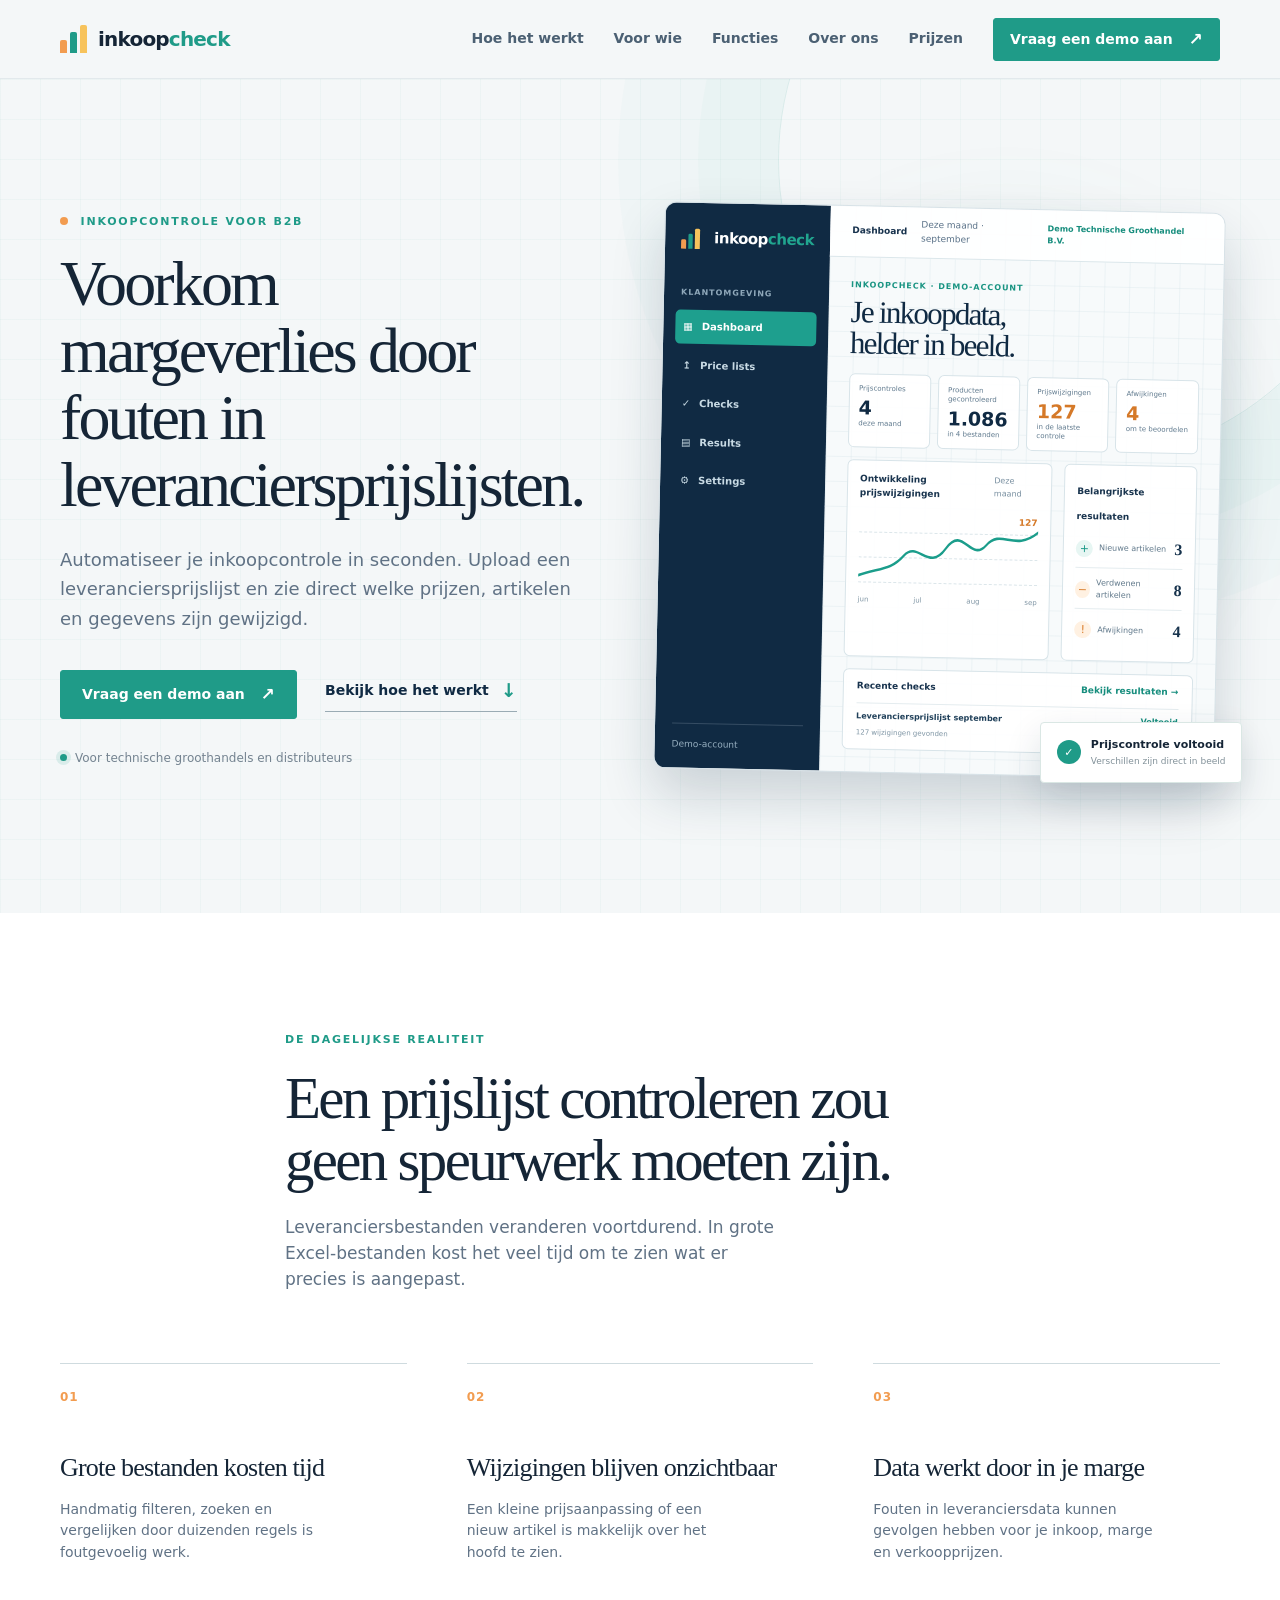
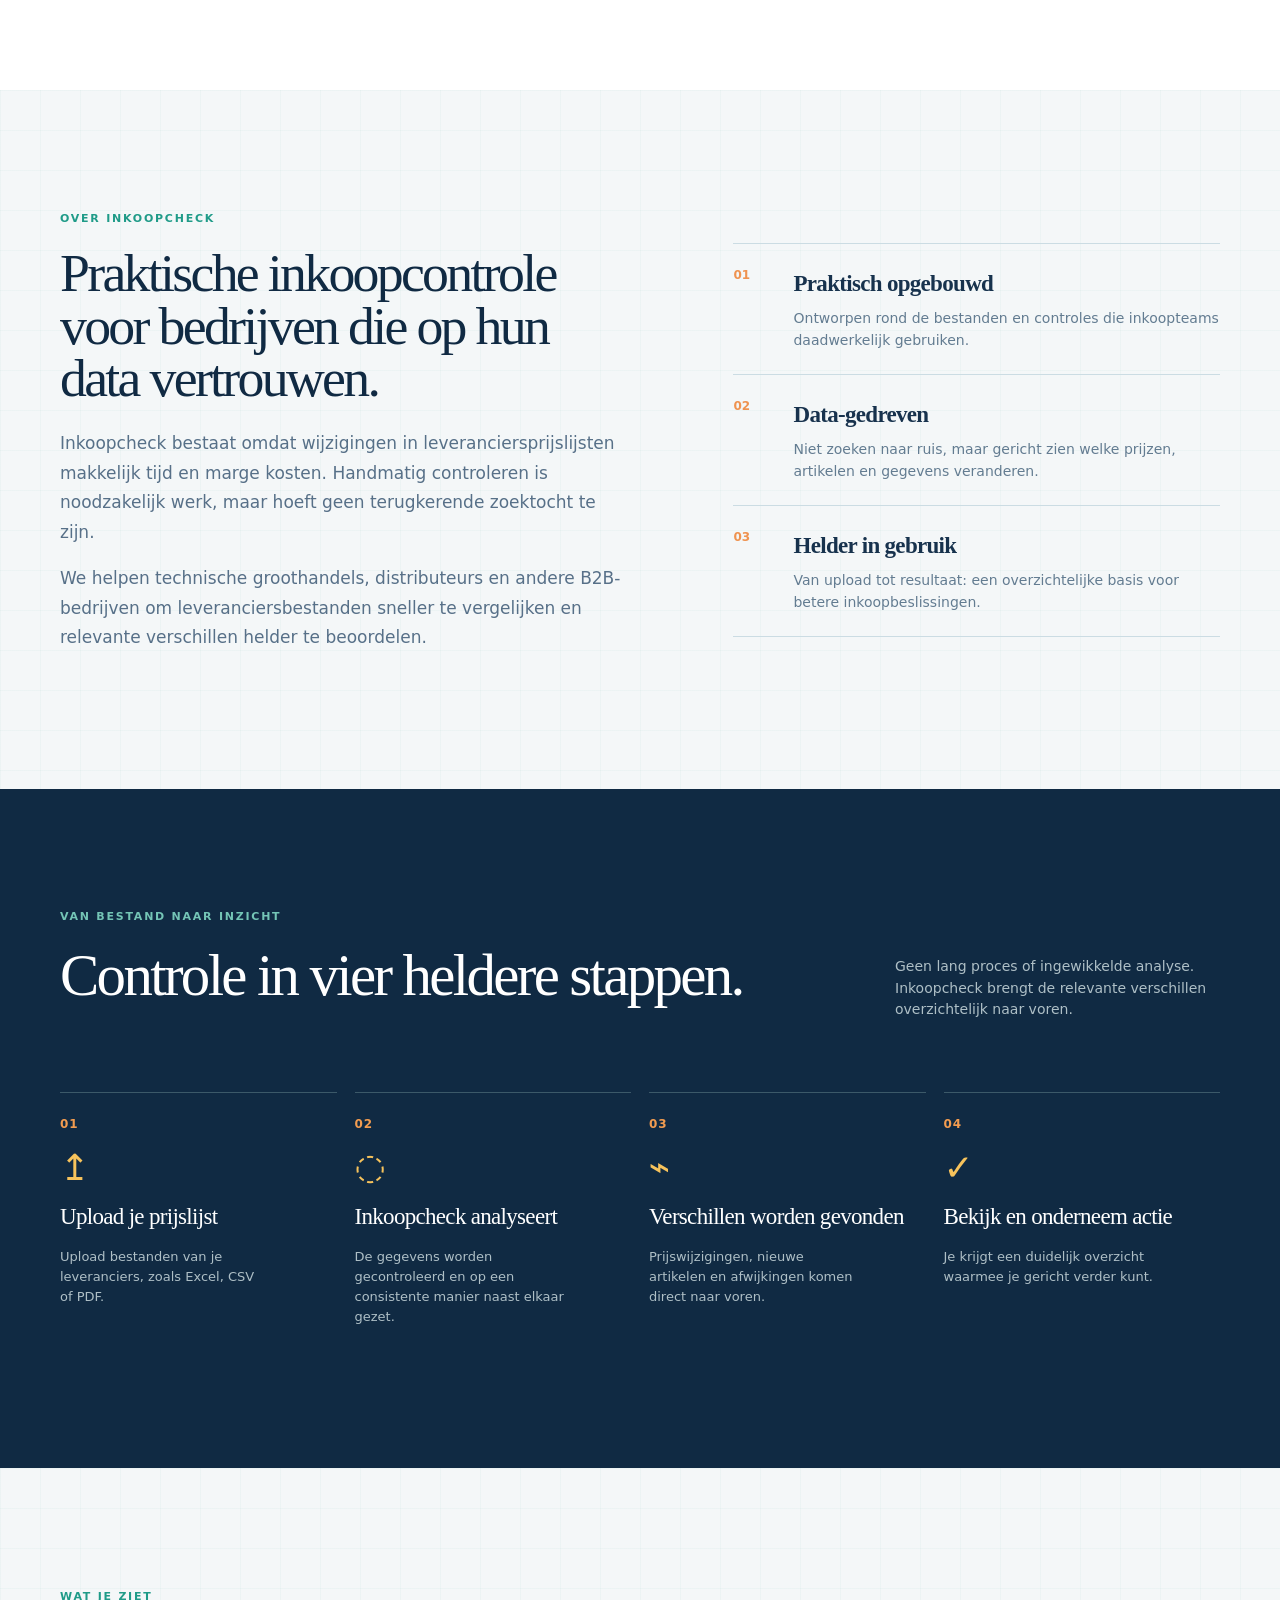
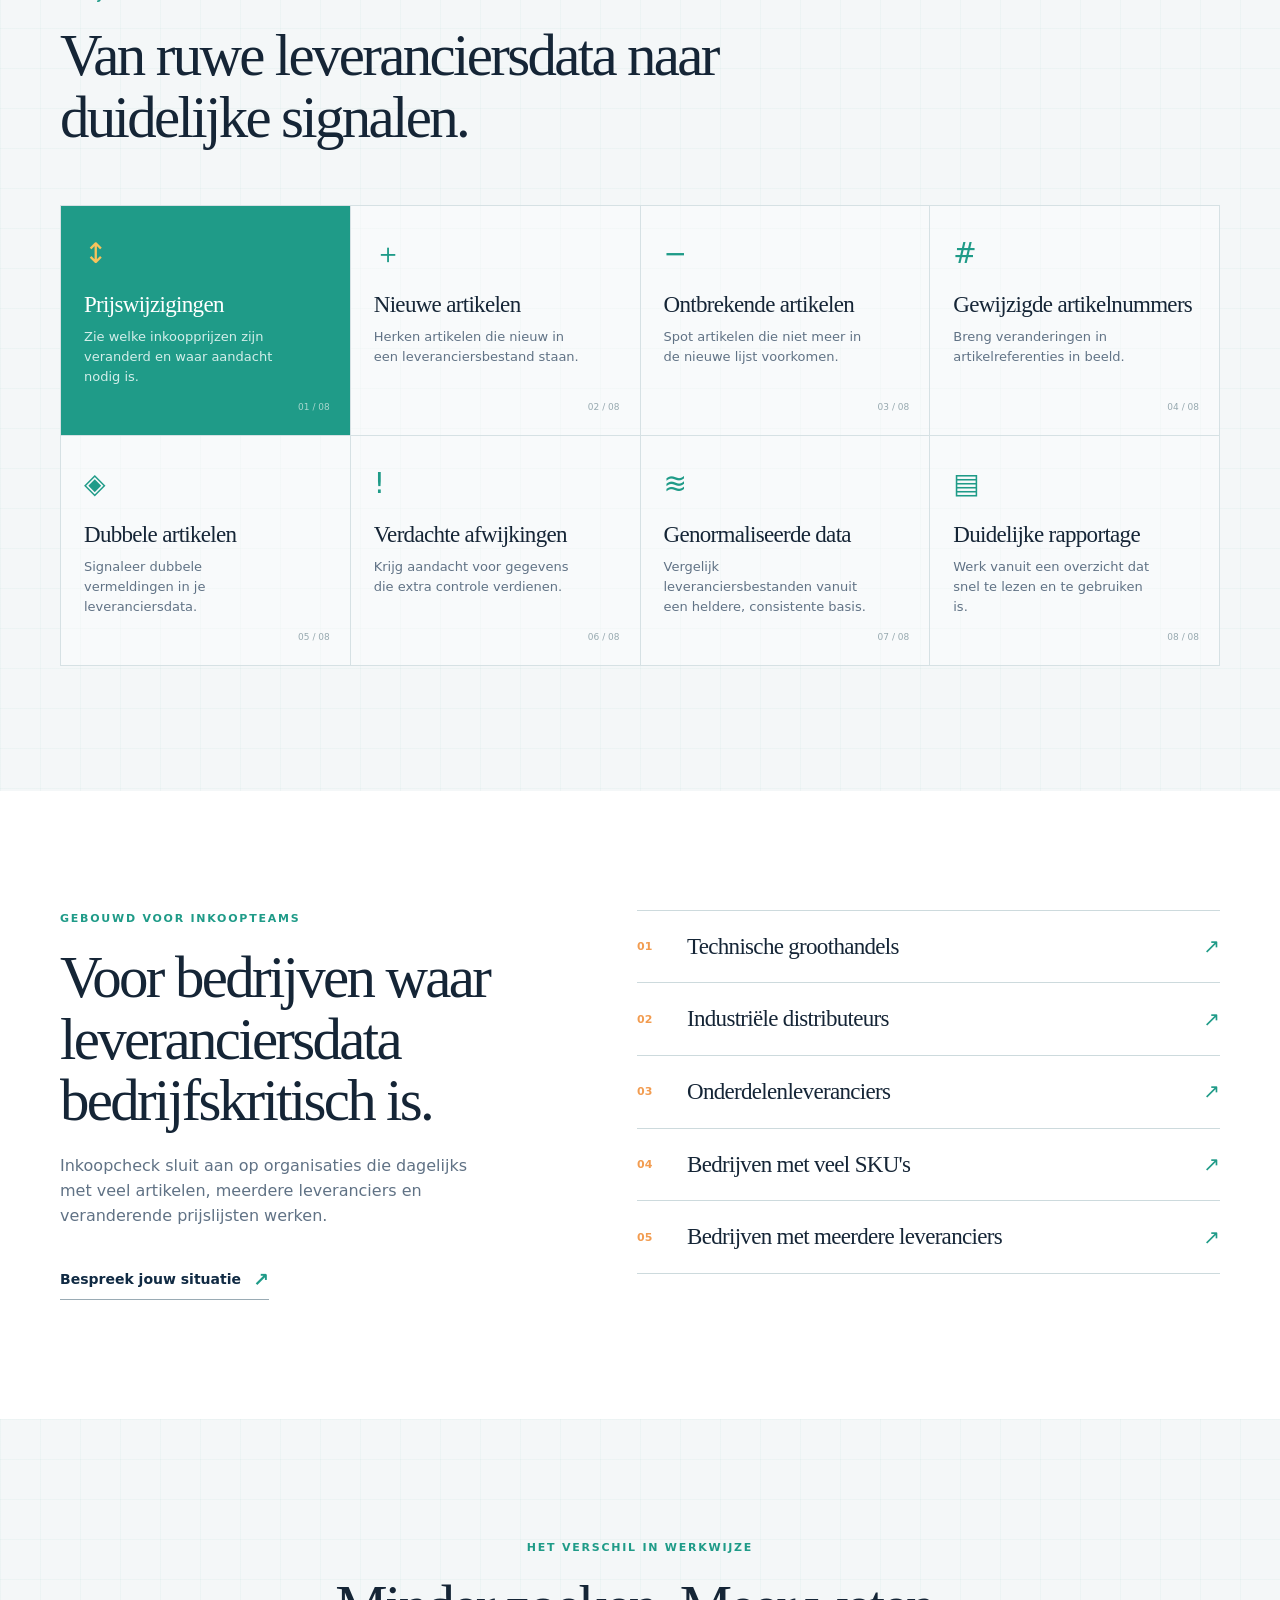
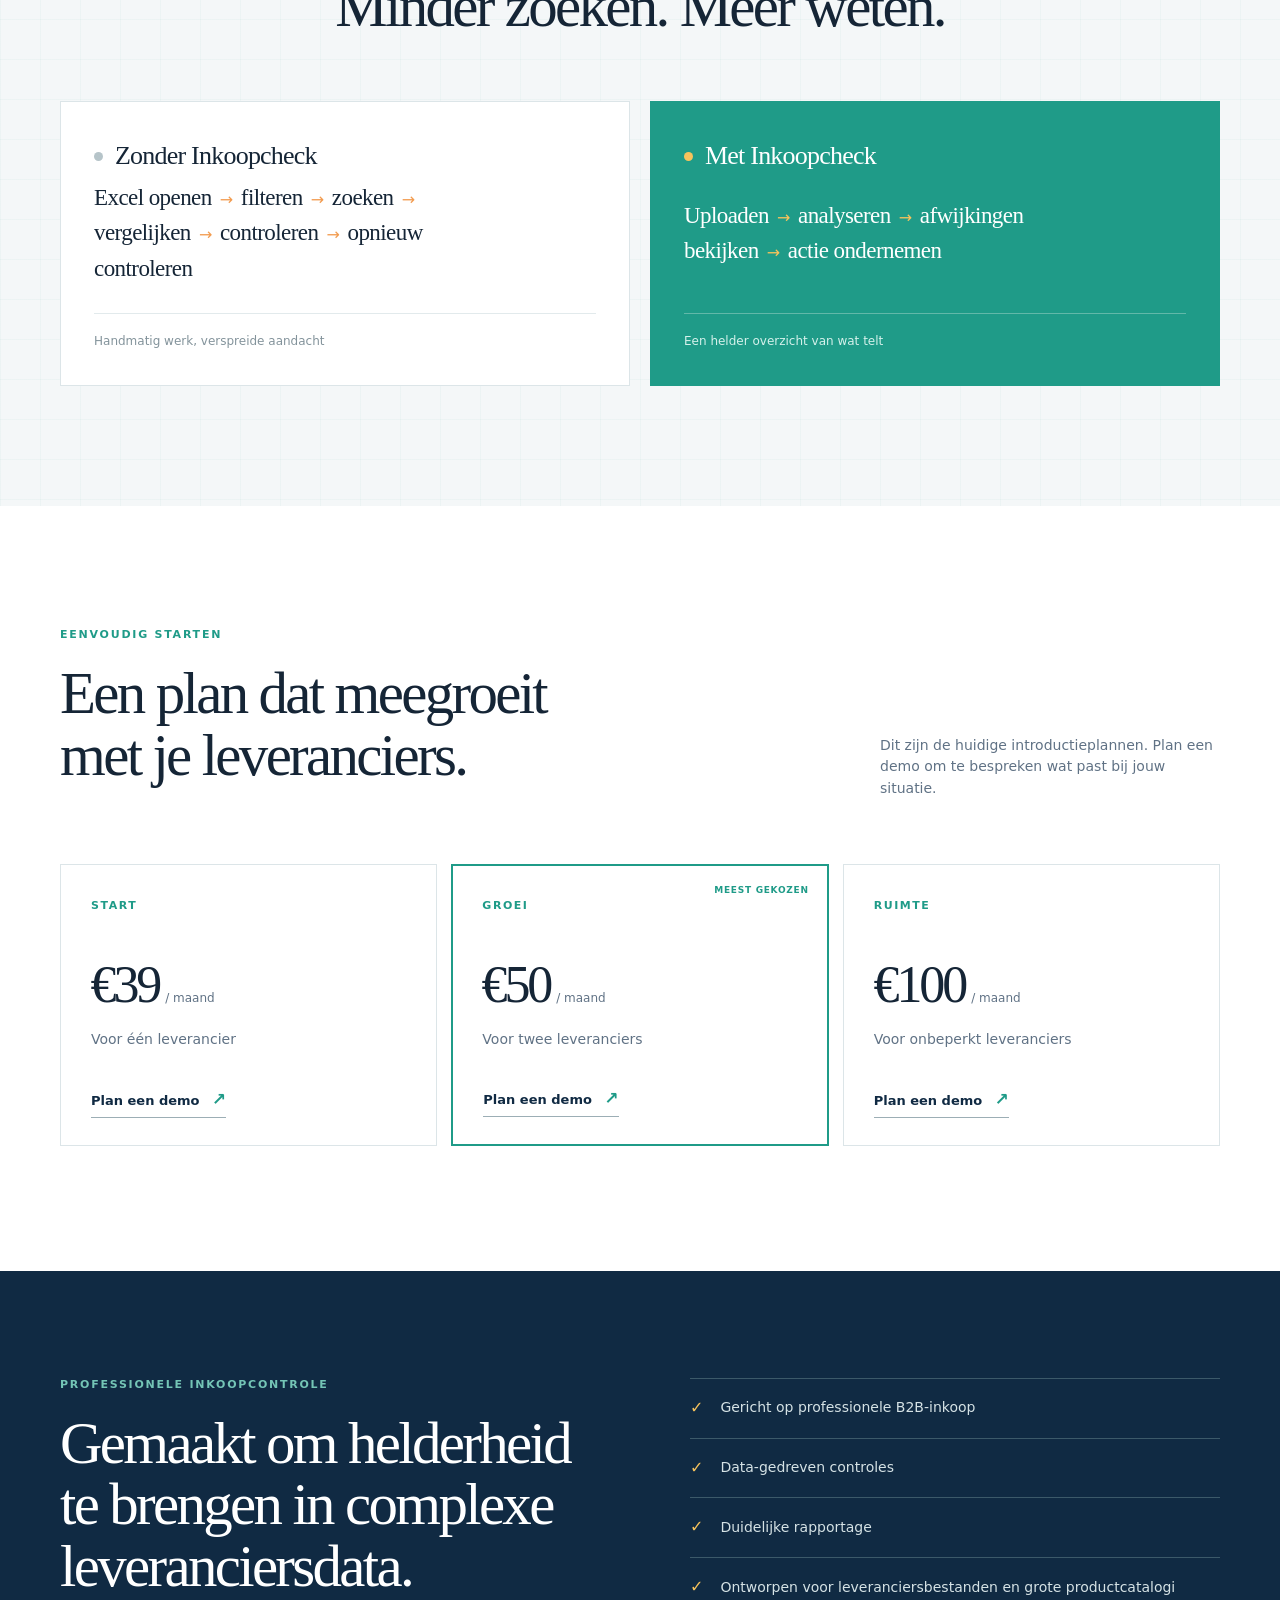
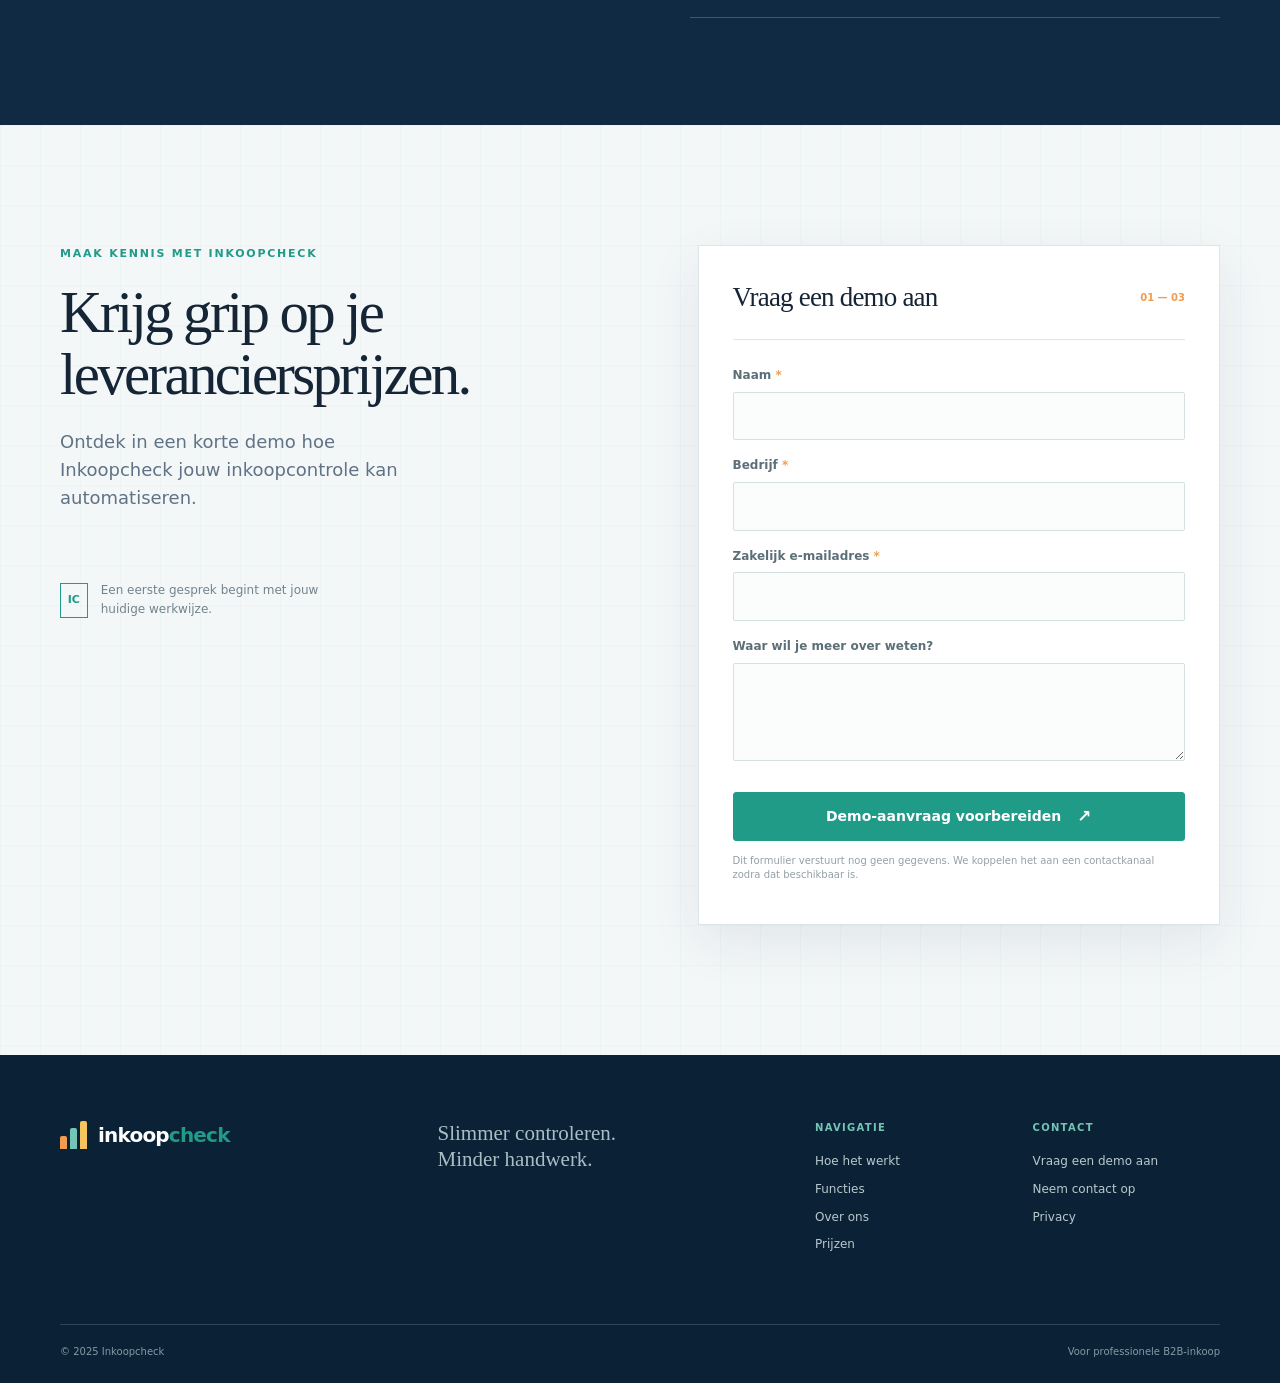
==== commit 37eded40: "Expand public site with product preview and about section" ====
--- a/index.html
+++ b/index.html
@@ -13,6 +13,7 @@
   <meta property="og:locale" content="nl_NL">
   <link rel="icon" href="favicon.svg" type="image/svg+xml">
   <link rel="stylesheet" href="styles.css">
+  <link rel="stylesheet" href="website-extension.css">
 </head>
 <body>
   <a class="skip-link" href="#main-content">Ga naar inhoud</a>
@@ -29,8 +30,9 @@
         <a href="#hoe-het-werkt">Hoe het werkt</a>
         <a href="#voor-wie">Voor wie</a>
         <a href="#functies">Functies</a>
+        <a href="#over-ons">Over ons</a>
         <a href="#prijzen">Prijzen</a>
-        <a class="button button-small" href="#contact">Plan een demo <span aria-hidden="true">↗</span></a>
+        <a class="button button-small" href="#contact">Vraag een demo aan <span aria-hidden="true">↗</span></a>
       </nav>
     </div>
   </header>
@@ -43,27 +45,18 @@
           <h1>Voorkom margeverlies door fouten in leveranciersprijslijsten.</h1>
           <p class="hero-lead">Automatiseer je inkoopcontrole in seconden. Upload een leveranciersprijslijst en zie direct welke prijzen, artikelen en gegevens zijn gewijzigd.</p>
           <div class="hero-actions">
-            <a class="button" href="#contact">Plan een demo <span aria-hidden="true">↗</span></a>
+            <a class="button" href="#contact">Vraag een demo aan <span aria-hidden="true">↗</span></a>
             <a class="text-link" href="#hoe-het-werkt">Bekijk hoe het werkt <span aria-hidden="true">↓</span></a>
           </div>
           <div class="hero-note"><span class="status-pulse"></span> Voor technische groothandels en distributeurs</div>
         </div>
-        <div class="hero-visual reveal reveal-delay" aria-label="Voorbeeld van een leveranciersvergelijking in Inkoopcheck" role="img">
+        <div class="hero-visual hero-dashboard-preview reveal reveal-delay" aria-label="Voorbeeld van de Inkoopcheck klantomgeving" role="img">
           <div class="visual-glow"></div>
-          <div class="dashboard-window">
-            <div class="window-topbar"><div class="window-dots"><i></i><i></i><i></i></div><span>Leverancierscontrole / maart 2025</span><b>•••</b></div>
-            <div class="dashboard-body">
-              <div class="dashboard-heading"><div><span class="mini-label">OVERZICHT</span><h2>Prijsvergelijking</h2></div><span class="date-pill">Deze week⌄</span></div>
-              <div class="metric-row">
-                <div class="metric"><span>Gecontroleerd</span><strong>12.480</strong><small>artikelen</small></div>
-                <div class="metric metric-alert"><span>Afwijkingen</span><strong>248</strong><small><em>bekijk items</em></small></div>
-                <div class="metric"><span>Bestanden</span><strong>04</strong><small>verwerkt</small></div>
-              </div>
-              <div class="chart-panel"><div class="chart-label"><span>Afwijkingen per categorie</span><span class="legend"><i></i> gevonden</span></div><div class="chart"><i class="gridline line-one"></i><i class="gridline line-two"></i><div class="bar bar-one"><b>68</b></div><div class="bar bar-two"><b>42</b></div><div class="bar bar-three"><b>91</b></div><div class="bar bar-four"><b>47</b></div></div><div class="chart-x"><span>Prijs</span><span>Nieuw</span><span>Ontbreekt</span><span>Overig</span></div></div>
-              <div class="table-panel"><div class="table-head"><span>Laatste wijzigingen</span><span>Alles bekijken →</span></div><div class="table-row"><span class="sku">IC-2048</span><span>Messing koppeling 22mm</span><span class="change up">+8,4%</span><span class="tag tag-orange">Prijs gewijzigd</span></div><div class="table-row"><span class="sku">IC-9012</span><span>Kabelwartel M20</span><span class="change new">Nieuw</span><span class="tag tag-green">Nieuw artikel</span></div></div>
-            </div>
+          <div class="app-preview-shell">
+            <aside class="app-preview-sidebar"><div class="app-preview-brand"><span class="brand-mark"><span></span><span></span><span></span></span><b>inkoop<span>check</span></b></div><small>Klantomgeving</small><a class="is-active">▦ <span>Dashboard</span></a><a>↥ <span>Price lists</span></a><a>✓ <span>Checks</span></a><a>▤ <span>Results</span></a><a>⚙ <span>Settings</span></a><em>Demo-account</em></aside>
+            <div class="app-preview-content"><div class="app-preview-top"><span>Dashboard</span><span>Deze maand · september</span><i>Demo Technische Groothandel B.V.</i></div><div class="app-preview-main"><p>INKOOPCHECK · DEMO-ACCOUNT</p><h2>Je inkoopdata,<br>helder in beeld.</h2><div class="app-preview-kpis"><div><span>Prijscontroles</span><b>4</b><small>deze maand</small></div><div><span>Producten gecontroleerd</span><b>1.086</b><small>in 4 bestanden</small></div><div><span>Prijswijzigingen</span><b>127</b><small>in de laatste controle</small></div><div><span>Afwijkingen</span><b>4</b><small>om te beoordelen</small></div></div><div class="app-preview-lower"><section><div class="app-preview-card-title"><b>Ontwikkeling prijswijzigingen</b><span>Deze maand</span></div><div class="app-preview-chart"><i></i><i></i><i></i><svg viewBox="0 0 420 115" preserveAspectRatio="none" aria-hidden="true"><path d="M0,86 C47,74 74,79 106,55 S165,80 204,43 S262,64 298,37 S363,47 420,16" fill="none" stroke="currentColor" stroke-width="4" stroke-linecap="round"/></svg><strong>127</strong></div><div class="app-preview-months"><span>jun</span><span>jul</span><span>aug</span><span>sep</span></div></section><section class="app-preview-insights"><b>Belangrijkste resultaten</b><div><span class="plus">+</span> Nieuwe artikelen <strong>3</strong></div><div><span class="minus">−</span> Verdwenen artikelen <strong>8</strong></div><div><span class="alert">!</span> Afwijkingen <strong>4</strong></div></section></div><div class="app-preview-recent"><div><b>Recente checks</b><span>Bekijk resultaten →</span></div><p><strong>Leveranciersprijslijst september</strong><em>Voltooid</em><small>127 wijzigingen gevonden</small></p></div></div></div>
           </div>
-          <div class="floating-check"><span>✓</span><div><strong>Controle voltooid</strong><small>Alle verschillen zijn in beeld</small></div></div>
+          <div class="floating-check"><span>✓</span><div><strong>Prijscontrole voltooid</strong><small>Verschillen zijn direct in beeld</small></div></div>
         </div>
       </div>
     </section>
@@ -76,6 +69,8 @@
         <article class="problem-item reveal"><span class="item-number">03</span><h3>Data werkt door in je marge</h3><p>Fouten in leveranciersdata kunnen gevolgen hebben voor je inkoop, marge en verkoopprijzen.</p></article>
       </div>
     </section>
+
+    <section class="about section-grid" id="over-ons"><div class="container about-grid"><div class="about-copy reveal"><p class="eyebrow">Over Inkoopcheck</p><h2>Praktische inkoopcontrole voor bedrijven die op hun data vertrouwen.</h2><p>Inkoopcheck bestaat omdat wijzigingen in leveranciersprijslijsten makkelijk tijd en marge kosten. Handmatig controleren is noodzakelijk werk, maar hoeft geen terugkerende zoektocht te zijn.</p><p>We helpen technische groothandels, distributeurs en andere B2B-bedrijven om leveranciersbestanden sneller te vergelijken en relevante verschillen helder te beoordelen.</p></div><div class="about-points reveal"><article><span>01</span><div><h3>Praktisch opgebouwd</h3><p>Ontworpen rond de bestanden en controles die inkoopteams daadwerkelijk gebruiken.</p></div></article><article><span>02</span><div><h3>Data-gedreven</h3><p>Niet zoeken naar ruis, maar gericht zien welke prijzen, artikelen en gegevens veranderen.</p></div></article><article><span>03</span><div><h3>Helder in gebruik</h3><p>Van upload tot resultaat: een overzichtelijke basis voor betere inkoopbeslissingen.</p></div></article></div></div></section>
 
     <section class="how section-dark" id="hoe-het-werkt">
       <div class="container"><div class="section-heading split-heading reveal"><div><p class="eyebrow eyebrow-light">Van bestand naar inzicht</p><h2>Controle in vier heldere stappen.</h2></div><p>Geen lang proces of ingewikkelde analyse. Inkoopcheck brengt de relevante verschillen overzichtelijk naar voren.</p></div>
@@ -93,10 +88,10 @@
 
     <section class="trust section-dark"><div class="container trust-grid"><div class="trust-statement reveal"><p class="eyebrow eyebrow-light">Professionele inkoopcontrole</p><h2>Gemaakt om helderheid te brengen in complexe leveranciersdata.</h2></div><div class="trust-points reveal"><div><span>✓</span><p>Gericht op professionele B2B-inkoop</p></div><div><span>✓</span><p>Data-gedreven controles</p></div><div><span>✓</span><p>Duidelijke rapportage</p></div><div><span>✓</span><p>Ontworpen voor leveranciersbestanden en grote productcatalogi</p></div></div></div></section>
 
-    <section class="contact section-grid" id="contact"><div class="container contact-grid"><div class="contact-copy reveal"><p class="eyebrow">Maak kennis met Inkoopcheck</p><h2>Krijg grip op je leveranciersprijzen.</h2><p>Ontdek hoe Inkoopcheck jouw inkoopcontrole kan automatiseren.</p><div class="contact-marker"><span>IC</span><span>Een eerste gesprek begint met jouw huidige werkwijze.</span></div></div><form class="demo-form reveal" id="demo-form"><div class="form-heading"><h3>Plan een demo</h3><span>01 — 03</span></div><label for="name">Naam <span>*</span></label><input id="name" name="name" type="text" autocomplete="name" required><label for="company">Bedrijf <span>*</span></label><input id="company" name="company" type="text" autocomplete="organization" required><label for="email">Zakelijk e-mailadres <span>*</span></label><input id="email" name="email" type="email" autocomplete="email" required><label for="message">Waar wil je meer over weten?</label><textarea id="message" name="message" rows="3"></textarea><button class="button form-submit" type="submit">Aanvraag voorbereiden <span aria-hidden="true">↗</span></button><p class="form-note">Dit formulier verstuurt nog geen gegevens. We koppelen het aan een contactkanaal zodra dat beschikbaar is.</p><p class="form-status" role="status" aria-live="polite"></p></form></div></section>
+    <section class="contact section-grid" id="contact"><div class="container contact-grid"><div class="contact-copy reveal"><p class="eyebrow">Maak kennis met Inkoopcheck</p><h2>Krijg grip op je leveranciersprijzen.</h2><p>Ontdek in een korte demo hoe Inkoopcheck jouw inkoopcontrole kan automatiseren.</p><div class="contact-marker"><span>IC</span><span>Een eerste gesprek begint met jouw huidige werkwijze.</span></div></div><form class="demo-form reveal" id="demo-form"><div class="form-heading"><h3>Vraag een demo aan</h3><span>01 — 03</span></div><label for="name">Naam <span>*</span></label><input id="name" name="name" type="text" autocomplete="name" required><label for="company">Bedrijf <span>*</span></label><input id="company" name="company" type="text" autocomplete="organization" required><label for="email">Zakelijk e-mailadres <span>*</span></label><input id="email" name="email" type="email" autocomplete="email" required><label for="message">Waar wil je meer over weten?</label><textarea id="message" name="message" rows="3"></textarea><button class="button form-submit" type="submit">Demo-aanvraag voorbereiden <span aria-hidden="true">↗</span></button><p class="form-note">Dit formulier verstuurt nog geen gegevens. We koppelen het aan een contactkanaal zodra dat beschikbaar is.</p><p class="form-status" role="status" aria-live="polite"></p></form></div></section>
   </main>
 
-  <footer class="site-footer"><div class="container footer-top"><a class="brand brand-footer" href="#top"><span class="brand-mark" aria-hidden="true"><span></span><span></span><span></span></span><span>inkoop<span class="brand-accent">check</span></span></a><p>Slimmer controleren.<br>Minder handwerk.</p><div class="footer-links"><div><span class="footer-label">Navigatie</span><a href="#hoe-het-werkt">Hoe het werkt</a><a href="#functies">Functies</a><a href="#prijzen">Prijzen</a></div><div><span class="footer-label">Contact</span><a href="#contact">Plan een demo</a><a href="#contact">Neem contact op</a><a href="#privacy">Privacy</a></div></div></div><div class="container footer-bottom"><span>© 2025 Inkoopcheck</span><span>Voor professionele B2B-inkoop</span></div><div id="privacy" class="sr-only">Privacy-informatie volgt zodra deze pagina beschikbaar is.</div></footer>
+  <footer class="site-footer"><div class="container footer-top"><a class="brand brand-footer" href="#top"><span class="brand-mark" aria-hidden="true"><span></span><span></span><span></span></span><span>inkoop<span class="brand-accent">check</span></span></a><p>Slimmer controleren.<br>Minder handwerk.</p><div class="footer-links"><div><span class="footer-label">Navigatie</span><a href="#hoe-het-werkt">Hoe het werkt</a><a href="#functies">Functies</a><a href="#over-ons">Over ons</a><a href="#prijzen">Prijzen</a></div><div><span class="footer-label">Contact</span><a href="#contact">Vraag een demo aan</a><a href="#contact">Neem contact op</a><a href="#privacy">Privacy</a></div></div></div><div class="container footer-bottom"><span>© 2025 Inkoopcheck</span><span>Voor professionele B2B-inkoop</span></div><div id="privacy" class="sr-only">Privacy-informatie volgt zodra deze pagina beschikbaar is.</div></footer>
   <script src="script.js"></script>
 </body>
 </html>
--- a/website-extension.css
+++ b/website-extension.css
@@ -0,0 +1,45 @@
+/* Uitbreidingen voor de publieke site: sluit de productpreview aan op de klantomgeving. */
+.site-nav a[href="#over-ons"] { white-space: nowrap; }
+
+.hero-dashboard-preview { display: grid; place-items: center; min-height: 610px; }
+.hero-dashboard-preview .visual-glow { width: 72%; height: 70%; }
+.app-preview-shell { position: relative; z-index: 1; display: flex; width: min(100%, 690px); min-height: 468px; overflow: hidden; color: #17324d; background: #f7fafb; border: 1px solid #d7e2e7; border-radius: 12px; box-shadow: 0 26px 52px rgba(16, 42, 67, .18); transform: rotate(1.2deg); }
+.app-preview-sidebar { flex: 0 0 152px; display: flex; flex-direction: column; gap: 5px; padding: 22px 12px 16px; color: #dce9f1; background: #102a43; }
+.app-preview-brand { display: flex; align-items: center; gap: 7px; margin: 0 4px 29px; color: #fff; font-size: 15px; letter-spacing: -.5px; }
+.app-preview-brand .brand-mark { transform: scale(.72); transform-origin: left center; width: 26px; }
+.app-preview-brand b span { color: #21a58f; }
+.app-preview-sidebar small { margin: 0 5px 6px; color: #90a9bb; font-size: 8px; font-weight: 800; letter-spacing: .12em; text-transform: uppercase; }
+.app-preview-sidebar a { display: flex; align-items: center; gap: 9px; padding: 9px 8px; color: #c8dae4; border-radius: 5px; font-size: 10px; font-weight: 700; text-decoration: none; }
+.app-preview-sidebar a.is-active { color: #fff; background: #1e9f8e; }
+.app-preview-sidebar em { margin: auto 5px 0; padding-top: 14px; border-top: 1px solid rgba(220, 233, 241, .18); color: #97afc0; font-size: 9px; font-style: normal; }
+.app-preview-content { flex: 1; min-width: 0; background-image: linear-gradient(rgba(222, 234, 238, .48) 1px, transparent 1px), linear-gradient(90deg, rgba(222, 234, 238, .48) 1px, transparent 1px); background-size: 25px 25px; }
+.app-preview-top { display: flex; align-items: center; gap: 14px; height: 51px; padding: 0 22px; background: rgba(255,255,255,.93); border-bottom: 1px solid #dbe7eb; color: #5a7288; font-size: 9px; }
+.app-preview-top > span:first-child { color: #17324d; font-weight: 800; }
+.app-preview-top i { margin-left: auto; color: #168d7d; font-size: 8px; font-style: normal; font-weight: 700; }
+.app-preview-main { padding: 22px; }
+.app-preview-main > p { margin: 0 0 6px; color: #199482; font-size: 8px; font-weight: 800; letter-spacing: .12em; }
+.app-preview-main h2 { margin: 0 0 15px; color: #102a43; font-family: Georgia, serif; font-size: clamp(22px, 3.2vw, 31px); line-height: .98; letter-spacing: -.055em; }
+.app-preview-kpis { display: grid; grid-template-columns: repeat(4, 1fr); gap: 7px; margin-bottom: 12px; }
+.app-preview-kpis div, .app-preview-lower section, .app-preview-recent { background: rgba(255,255,255,.95); border: 1px solid #d8e4e9; border-radius: 6px; }
+.app-preview-kpis div { padding: 10px 9px; }
+.app-preview-kpis span, .app-preview-kpis small { display: block; color: #607a8e; font-size: 7px; line-height: 1.25; }
+.app-preview-kpis b { display: block; margin: 5px 0 2px; color: #102a43; font-size: 19px; line-height: 1; }
+.app-preview-kpis div:nth-child(3) b, .app-preview-kpis div:nth-child(4) b { color: #d57928; }
+.app-preview-lower { display: grid; grid-template-columns: 1.55fr 1fr; gap: 12px; }
+.app-preview-lower section { min-height: 145px; padding: 12px; }
+.app-preview-card-title { display: flex; justify-content: space-between; color: #19344e; font-size: 9px; }
+.app-preview-card-title span { color: #778e9f; font-size: 8px; }
+.app-preview-chart { position: relative; height: 81px; margin-top: 13px; overflow: hidden; color: #1b9d8b; }
+.app-preview-chart i { position: absolute; right: 0; left: 0; border-top: 1px dashed #dce6ea; }
+.app-preview-chart i:nth-child(1) { top: 18px; }.app-preview-chart i:nth-child(2) { top: 43px; }.app-preview-chart i:nth-child(3) { top: 68px; }
+.app-preview-chart svg { position: absolute; inset: 5px 0 0; width: 100%; height: 76px; overflow: visible; }
+.app-preview-chart strong { position: absolute; right: 1px; top: 0; color: #d57928; font-size: 9px; }
+.app-preview-months { display: flex; justify-content: space-between; color: #8096a5; font-size: 7px; }
+.app-preview-insights > b { color: #19344e; font-size: 9px; }.app-preview-insights div { display: flex; align-items: center; gap: 6px; padding: 9px 0 6px; border-bottom: 1px solid #e4ecef; color: #61798b; font-size: 8px; }.app-preview-insights div:last-child { border: 0; }.app-preview-insights div span { display: inline-grid; width: 17px; height: 17px; place-items: center; border-radius: 50%; background: #e7f6f3; color: #189786; font-size: 11px; }.app-preview-insights .minus, .app-preview-insights .alert { background: #fff1e2; color: #da7d2b; }.app-preview-insights strong { margin-left: auto; color: #16324c; font-family: Georgia, serif; font-size: 16px; }
+.app-preview-recent { margin-top: 12px; padding: 10px 13px; }.app-preview-recent > div { display: flex; justify-content: space-between; color: #17324d; font-size: 9px; }.app-preview-recent > div span { color: #168d7d; font-weight: 700; }.app-preview-recent p { display: grid; grid-template-columns: 1fr auto; gap: 4px; margin: 9px 0 0; padding-top: 7px; border-top: 1px solid #e4ecef; color: #587186; font-size: 8px; }.app-preview-recent p strong { color: #20405a; }.app-preview-recent p em { color: #168d7d; font-style: normal; font-weight: 700; }.app-preview-recent p small { grid-column: 1 / -1; color: #7f95a4; font-size: 7px; }
+.hero-dashboard-preview .floating-check { right: -4%; bottom: 2%; z-index: 2; }
+
+.about { padding: 120px 0; }.about-grid { display: grid; grid-template-columns: minmax(0, 1.08fr) minmax(360px, .92fr); gap: clamp(44px, 8vw, 120px); align-items: center; }.about-copy h2 { max-width: 720px; margin: 15px 0 24px; color: #102a43; font-family: Georgia, serif; font-size: clamp(38px, 4.2vw, 62px); line-height: .98; letter-spacing: -.05em; }.about-copy > p:not(.eyebrow) { max-width: 620px; margin: 0 0 16px; color: #577088; font-size: 17px; line-height: 1.75; }.about-points { border-top: 1px solid #cbdce3; }.about-points article { display: grid; grid-template-columns: 44px 1fr; gap: 16px; padding: 22px 0; border-bottom: 1px solid #cbdce3; }.about-points article > span { color: #ef9350; font-size: 12px; font-weight: 800; }.about-points h3 { margin: 0 0 7px; color: #17324d; font-family: Georgia, serif; font-size: 23px; letter-spacing: -.03em; }.about-points p { margin: 0; color: #637c91; font-size: 14px; line-height: 1.55; }
+
+@media (max-width: 980px) { .site-nav a[href="#over-ons"] { display: none; }.hero-dashboard-preview { min-height: 520px; }.app-preview-shell { transform: none; }.about-grid { grid-template-columns: 1fr; }.about { padding: 90px 0; } }
+@media (max-width: 640px) { .hero-dashboard-preview { min-height: auto; padding-top: 20px; }.app-preview-shell { min-height: 355px; }.app-preview-sidebar { flex-basis: 48px; padding: 14px 7px; align-items: center; }.app-preview-brand { margin: 0 0 18px; }.app-preview-brand b, .app-preview-sidebar small, .app-preview-sidebar a span, .app-preview-sidebar em { display: none; }.app-preview-sidebar a { padding: 8px; font-size: 12px; }.app-preview-top { height: 39px; padding: 0 12px; gap: 8px; }.app-preview-top i { display: none; }.app-preview-main { padding: 14px; }.app-preview-main h2 { font-size: 23px; margin-bottom: 10px; }.app-preview-kpis { grid-template-columns: repeat(2, 1fr); gap: 5px; margin-bottom: 7px; }.app-preview-kpis div { padding: 7px; }.app-preview-kpis b { font-size: 15px; }.app-preview-lower { grid-template-columns: 1fr; gap: 7px; }.app-preview-lower section { min-height: 115px; padding: 9px; }.app-preview-insights { display: none; }.app-preview-recent { display: none; }.hero-dashboard-preview .floating-check { right: 1%; bottom: -16px; transform: scale(.78); transform-origin: right bottom; }.about { padding: 72px 0; }.about-copy h2 { font-size: 38px; }.about-copy > p:not(.eyebrow) { font-size: 16px; }.about-points h3 { font-size: 21px; } }
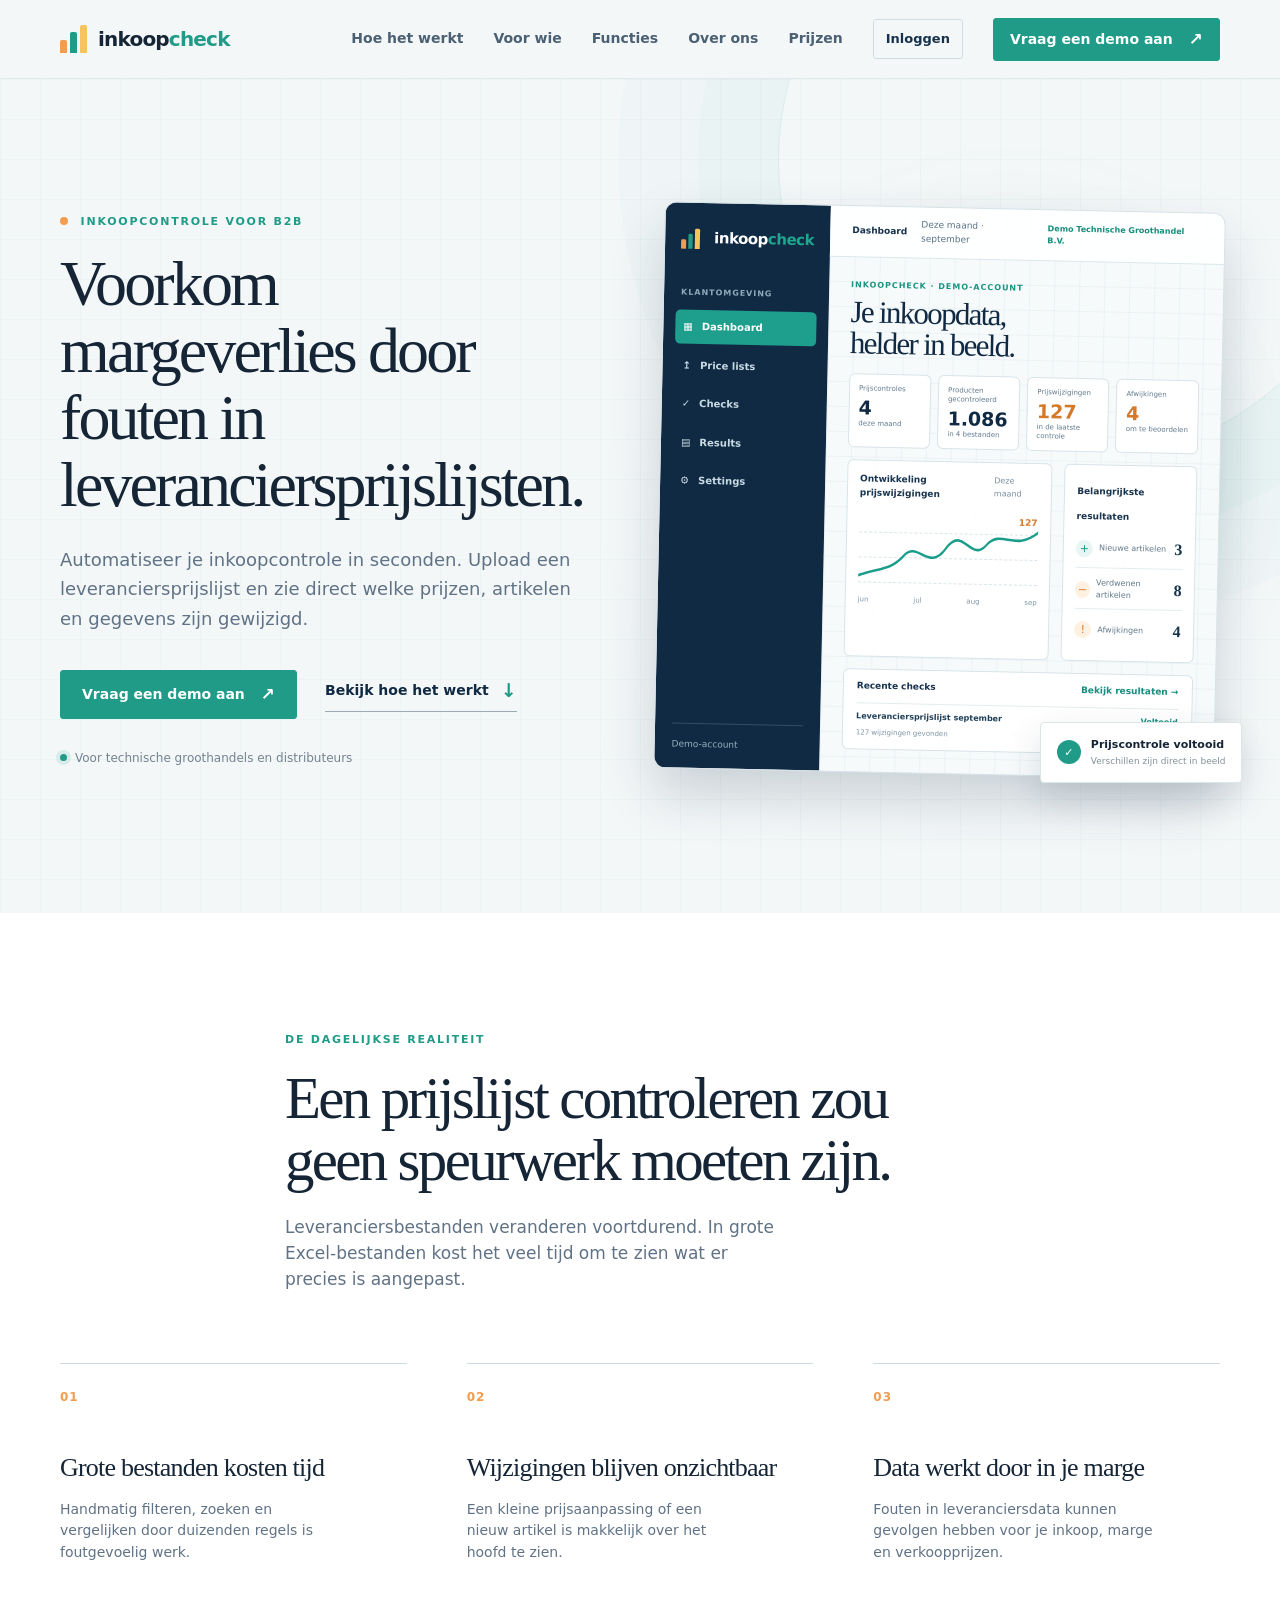
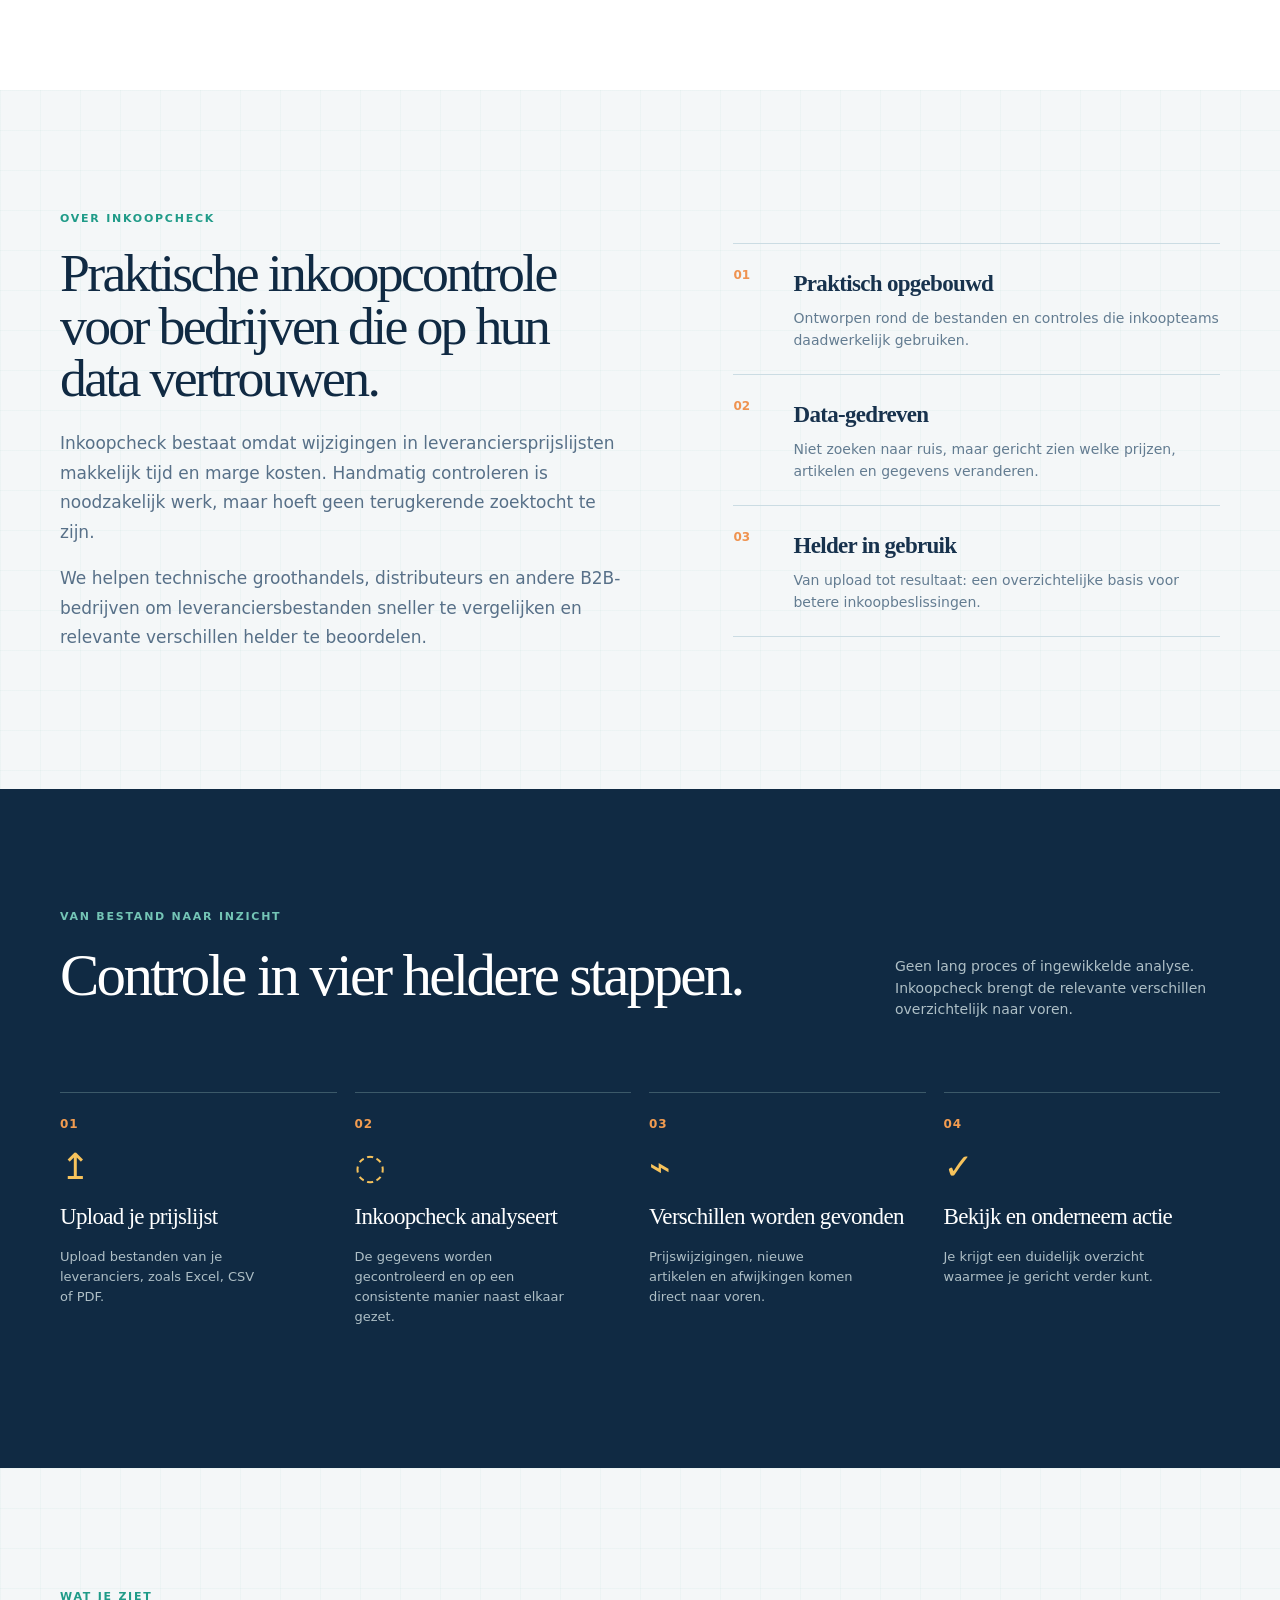
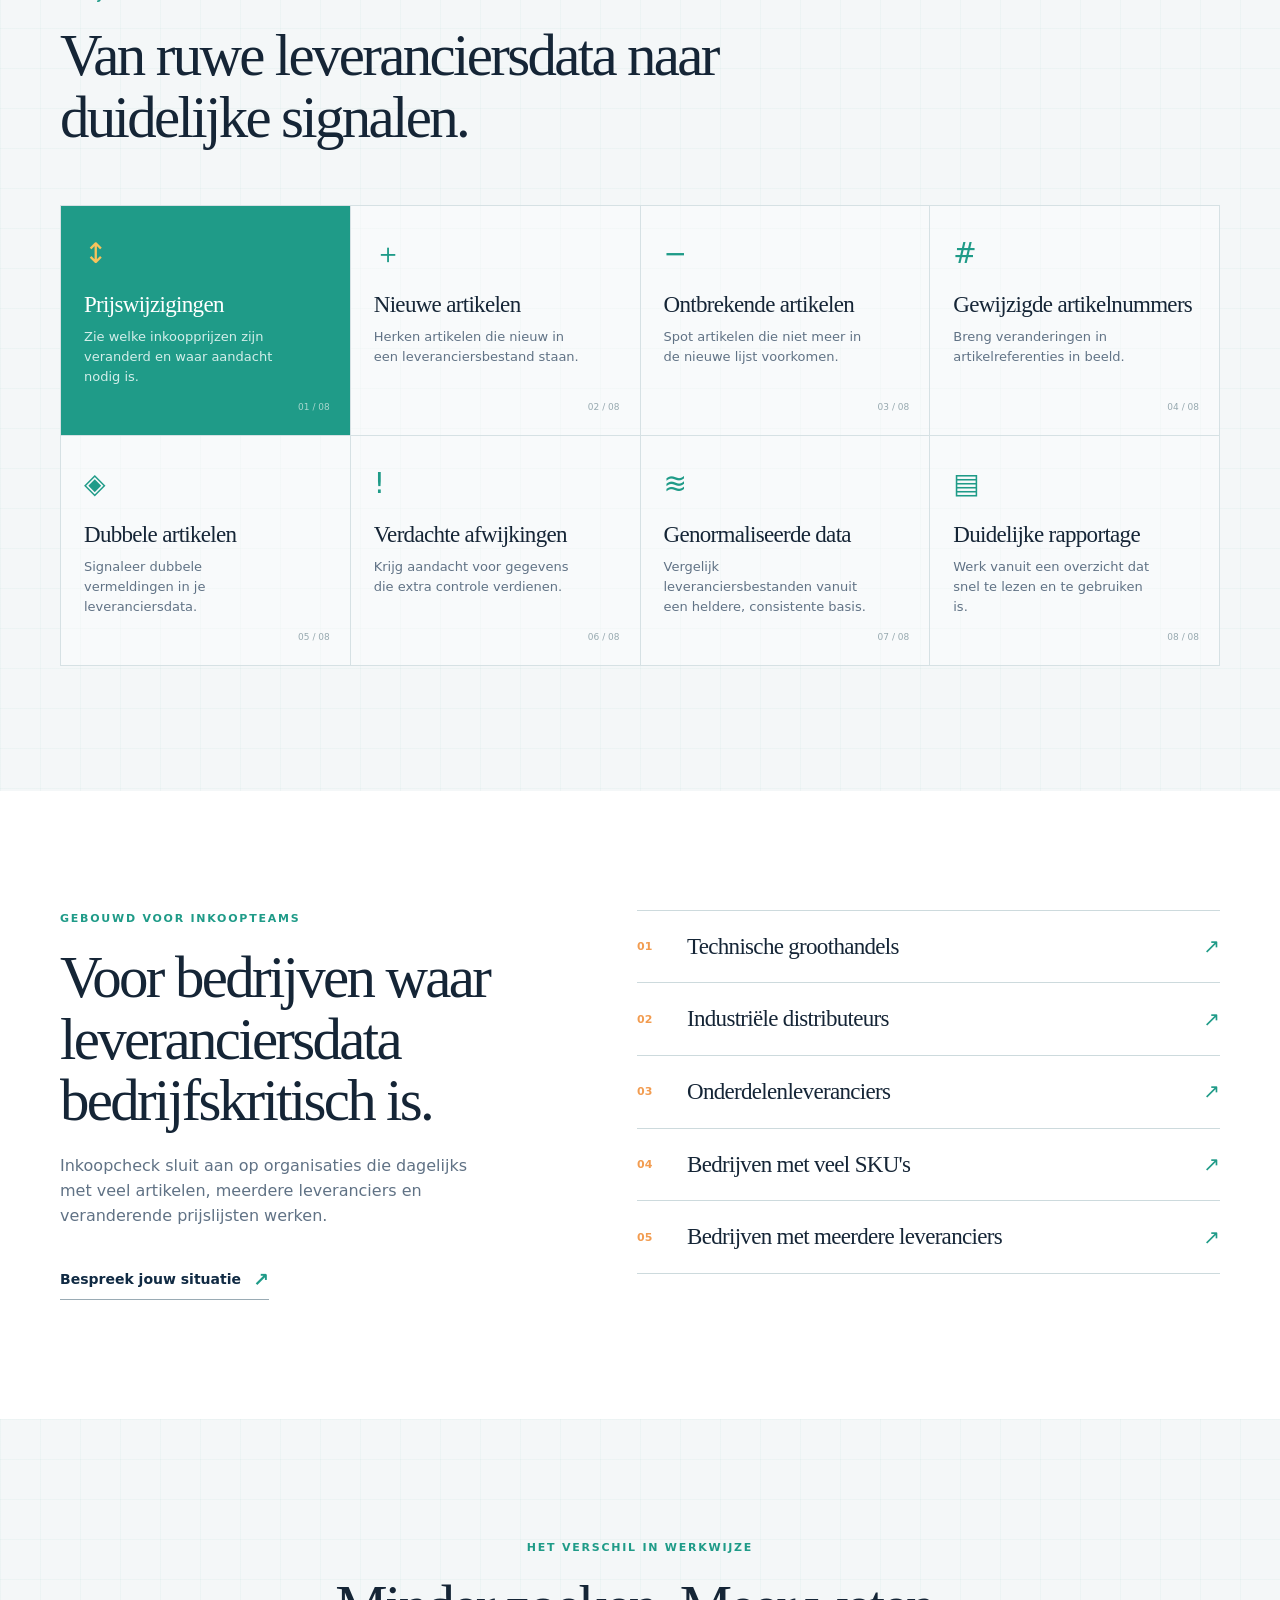
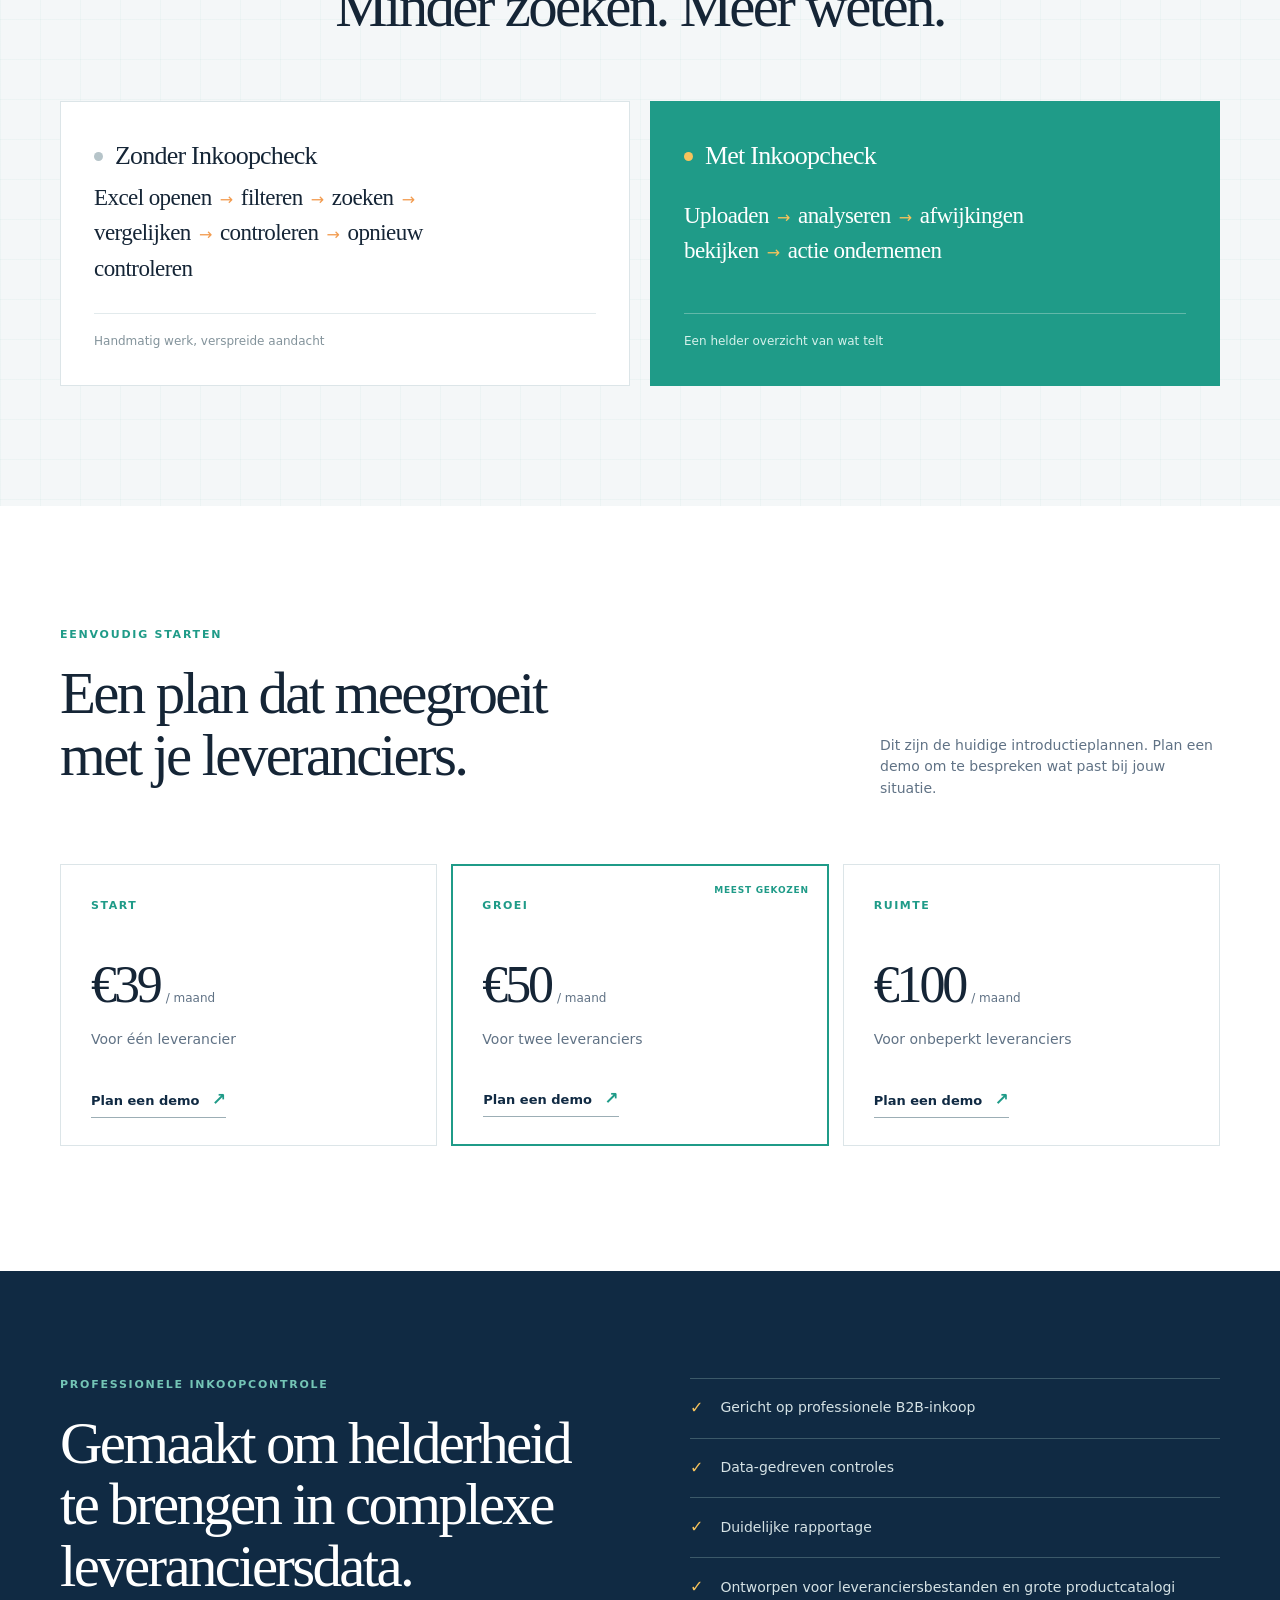
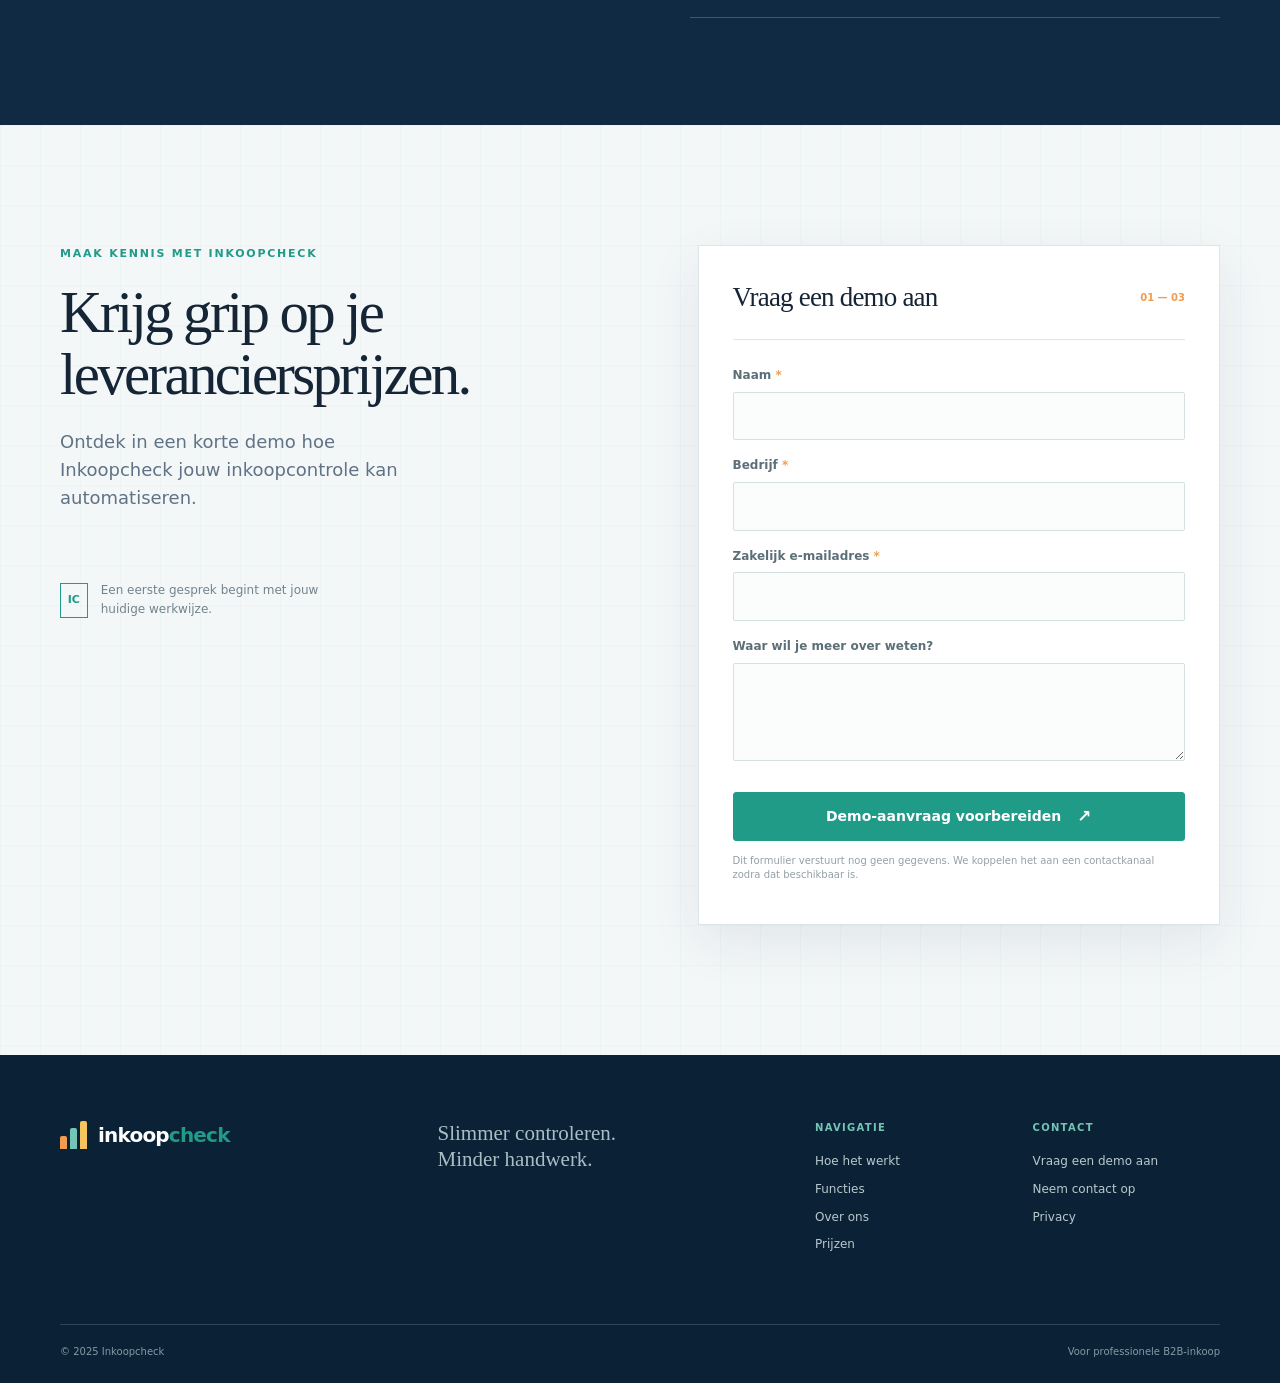
==== commit 47264fa5: "Improve mobile website navigation and login access" ====
--- a/index.html
+++ b/index.html
@@ -32,6 +32,7 @@
         <a href="#functies">Functies</a>
         <a href="#over-ons">Over ons</a>
         <a href="#prijzen">Prijzen</a>
+        <a class="login-link" href="/login">Inloggen</a>
         <a class="button button-small" href="#contact">Vraag een demo aan <span aria-hidden="true">↗</span></a>
       </nav>
     </div>
--- a/website-extension.css
+++ b/website-extension.css
@@ -43,3 +43,8 @@
 
 @media (max-width: 980px) { .site-nav a[href="#over-ons"] { display: none; }.hero-dashboard-preview { min-height: 520px; }.app-preview-shell { transform: none; }.about-grid { grid-template-columns: 1fr; }.about { padding: 90px 0; } }
 @media (max-width: 640px) { .hero-dashboard-preview { min-height: auto; padding-top: 20px; }.app-preview-shell { min-height: 355px; }.app-preview-sidebar { flex-basis: 48px; padding: 14px 7px; align-items: center; }.app-preview-brand { margin: 0 0 18px; }.app-preview-brand b, .app-preview-sidebar small, .app-preview-sidebar a span, .app-preview-sidebar em { display: none; }.app-preview-sidebar a { padding: 8px; font-size: 12px; }.app-preview-top { height: 39px; padding: 0 12px; gap: 8px; }.app-preview-top i { display: none; }.app-preview-main { padding: 14px; }.app-preview-main h2 { font-size: 23px; margin-bottom: 10px; }.app-preview-kpis { grid-template-columns: repeat(2, 1fr); gap: 5px; margin-bottom: 7px; }.app-preview-kpis div { padding: 7px; }.app-preview-kpis b { font-size: 15px; }.app-preview-lower { grid-template-columns: 1fr; gap: 7px; }.app-preview-lower section { min-height: 115px; padding: 9px; }.app-preview-insights { display: none; }.app-preview-recent { display: none; }.hero-dashboard-preview .floating-check { right: 1%; bottom: -16px; transform: scale(.78); transform-origin: right bottom; }.about { padding: 72px 0; }.about-copy h2 { font-size: 38px; }.about-copy > p:not(.eyebrow) { font-size: 16px; }.about-points h3 { font-size: 21px; } }
+
+/* Bewuste mobiele compositie voor de publieke site. */
+html,body{overflow-x:clip}.login-link{padding:9px 12px;border:1px solid #cfdde2;border-radius:3px;color:#17324d!important;font-size:13px}.login-link:hover{border-color:#1f9b88;background:#edf7f5}.app-preview-shell{max-width:100%}
+@media (max-width:900px){.container{width:min(100% - 36px,680px)}.header-inner{height:68px}.menu-toggle{display:block;z-index:12}.site-nav{display:none;position:absolute;top:68px;left:0;right:0;padding:14px 18px 20px;flex-direction:column;align-items:stretch;gap:0;background:rgba(244,247,248,.98);border-bottom:1px solid #dce5e8;box-shadow:0 14px 26px rgba(16,42,67,.1)}.site-nav.open{display:flex}.site-nav a,.site-nav a[href="#over-ons"]{display:block;padding:12px 4px}.site-nav .login-link{margin:8px 0 2px;padding:12px;text-align:center}.site-nav .button{margin-top:10px;min-height:46px}.hero{padding:62px 0 80px}.hero-grid{gap:28px}.hero-actions{margin:29px 0 26px}.hero-visual{margin:0;min-height:420px}.hero-dashboard-preview{min-height:420px}.app-preview-shell{transform:none}.about{padding:78px 0}.footer-links{gap:22px}}
+@media (max-width:430px){.container{width:calc(100% - 30px)}h1{font-size:clamp(38px,12vw,47px);line-height:1.04}.hero-lead{font-size:16px}.hero-actions{align-items:stretch;gap:14px}.hero-actions .button{min-height:48px}.hero-actions .text-link{align-self:flex-start}.hero-visual{min-height:338px;margin:0 -2px}.hero-dashboard-preview{min-height:338px;padding-top:4px}.app-preview-shell{min-height:318px;border-radius:8px}.app-preview-sidebar{flex-basis:42px;padding:11px 5px}.app-preview-brand{margin-bottom:12px}.app-preview-sidebar a{padding:7px 5px;font-size:10px}.app-preview-main{padding:11px}.app-preview-main > p{font-size:6px;margin-bottom:4px}.app-preview-main h2{font-size:20px}.app-preview-top{height:34px;padding:0 9px;font-size:7px}.app-preview-top span:nth-child(2){display:none}.app-preview-kpis div{padding:6px}.app-preview-kpis span,.app-preview-kpis small{font-size:6px}.app-preview-kpis b{font-size:14px;margin:3px 0 1px}.app-preview-lower section{min-height:102px;padding:8px}.app-preview-chart{height:68px;margin-top:8px}.app-preview-chart svg{height:65px}.app-preview-chart i:nth-child(1){top:15px}.app-preview-chart i:nth-child(2){top:37px}.app-preview-chart i:nth-child(3){top:59px}.app-preview-months{font-size:6px}.hero-dashboard-preview .floating-check{display:none}.about-copy h2{font-size:35px}.about-copy > p:not(.eyebrow){font-size:15px;line-height:1.65}.about-points article{grid-template-columns:32px 1fr;gap:10px;padding:18px 0}.about-points h3{font-size:20px}.about-points p{font-size:13px}.demo-form{padding:22px 17px}.footer-links{grid-template-columns:1fr;gap:26px}.footer-bottom{font-size:10px}}
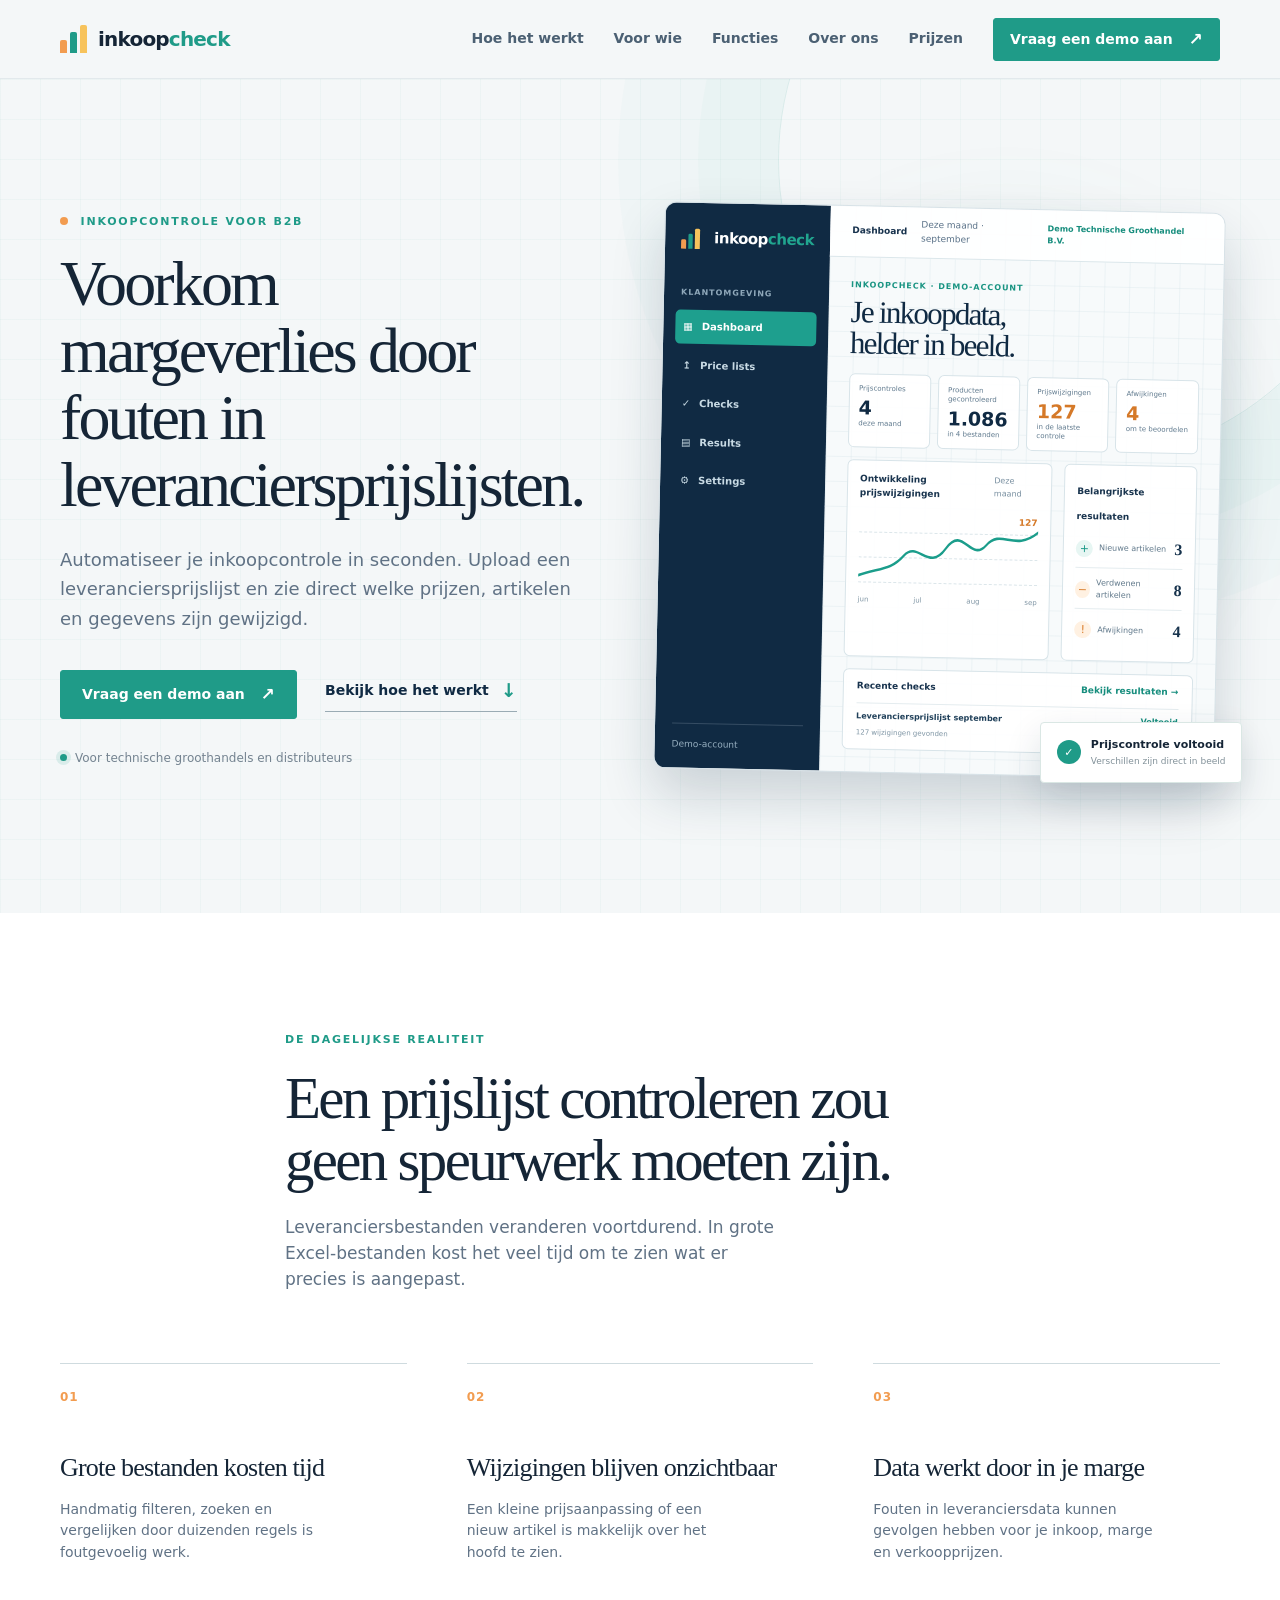
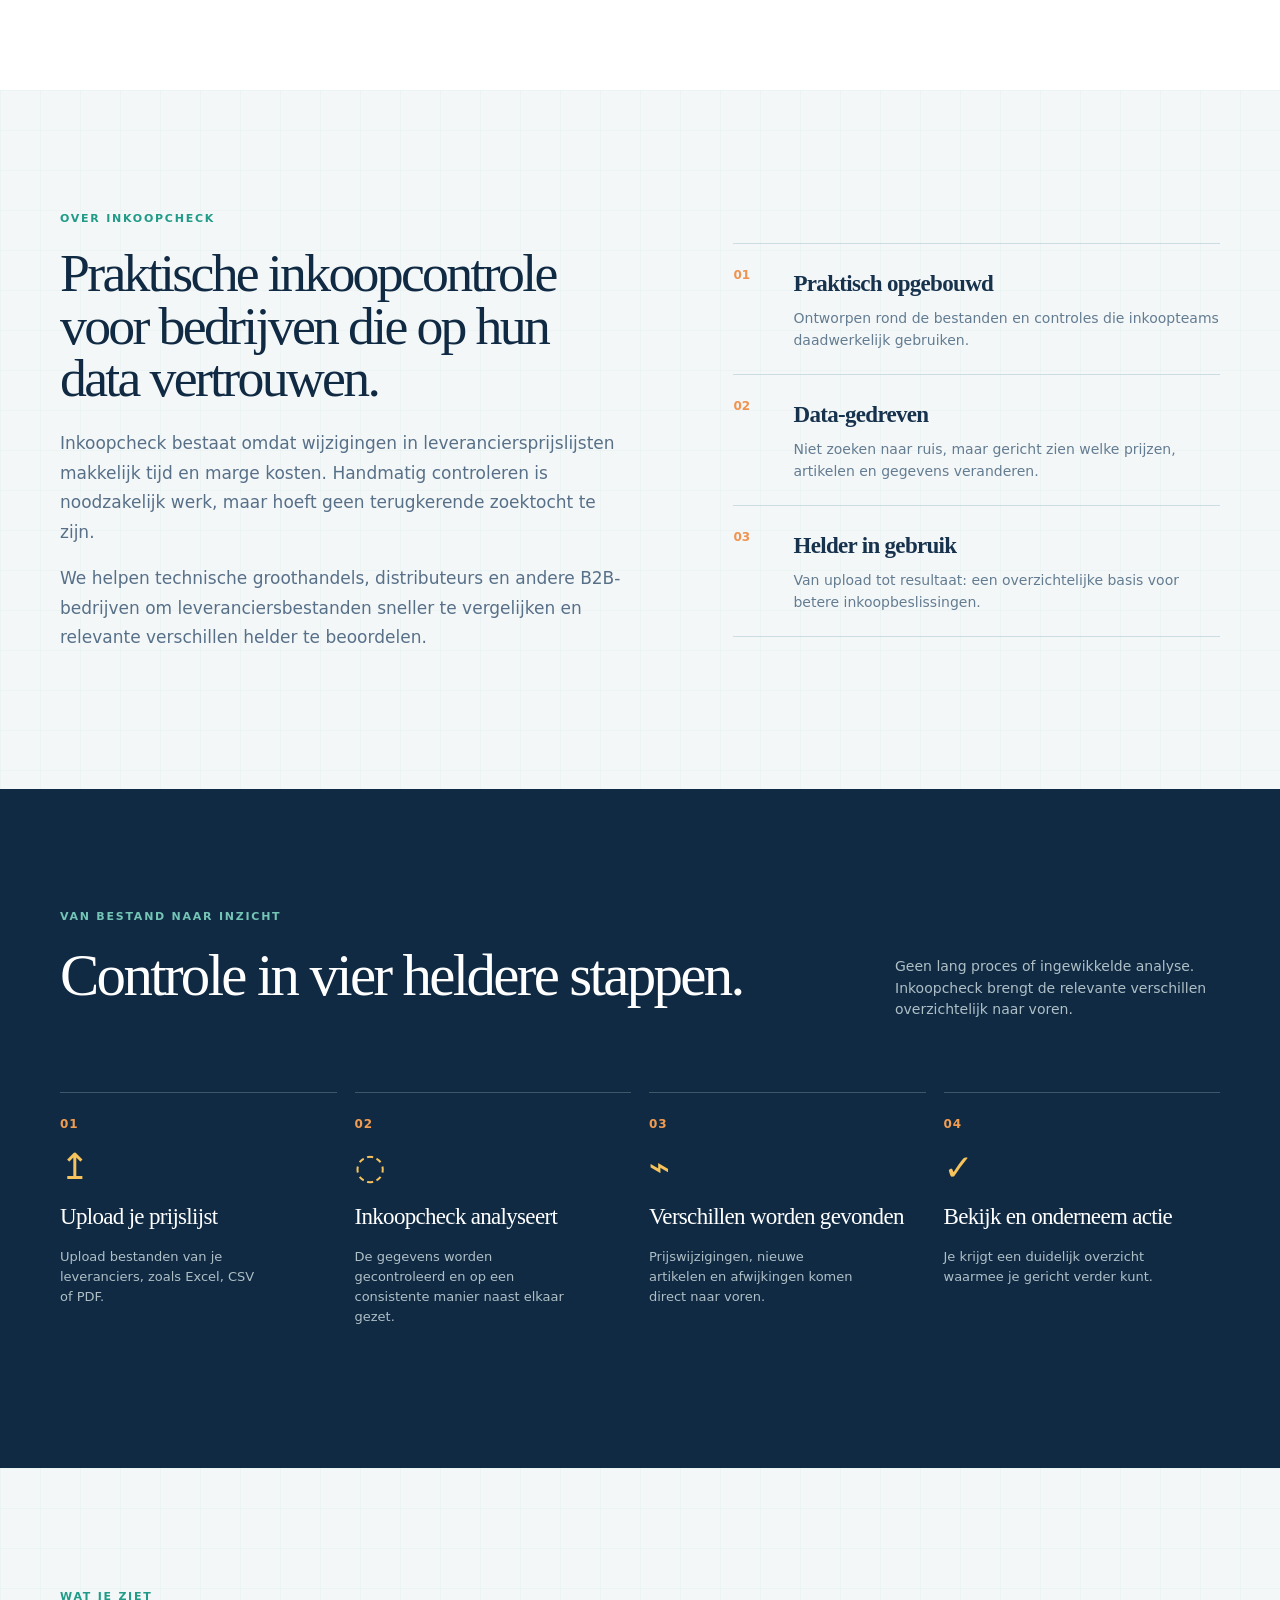
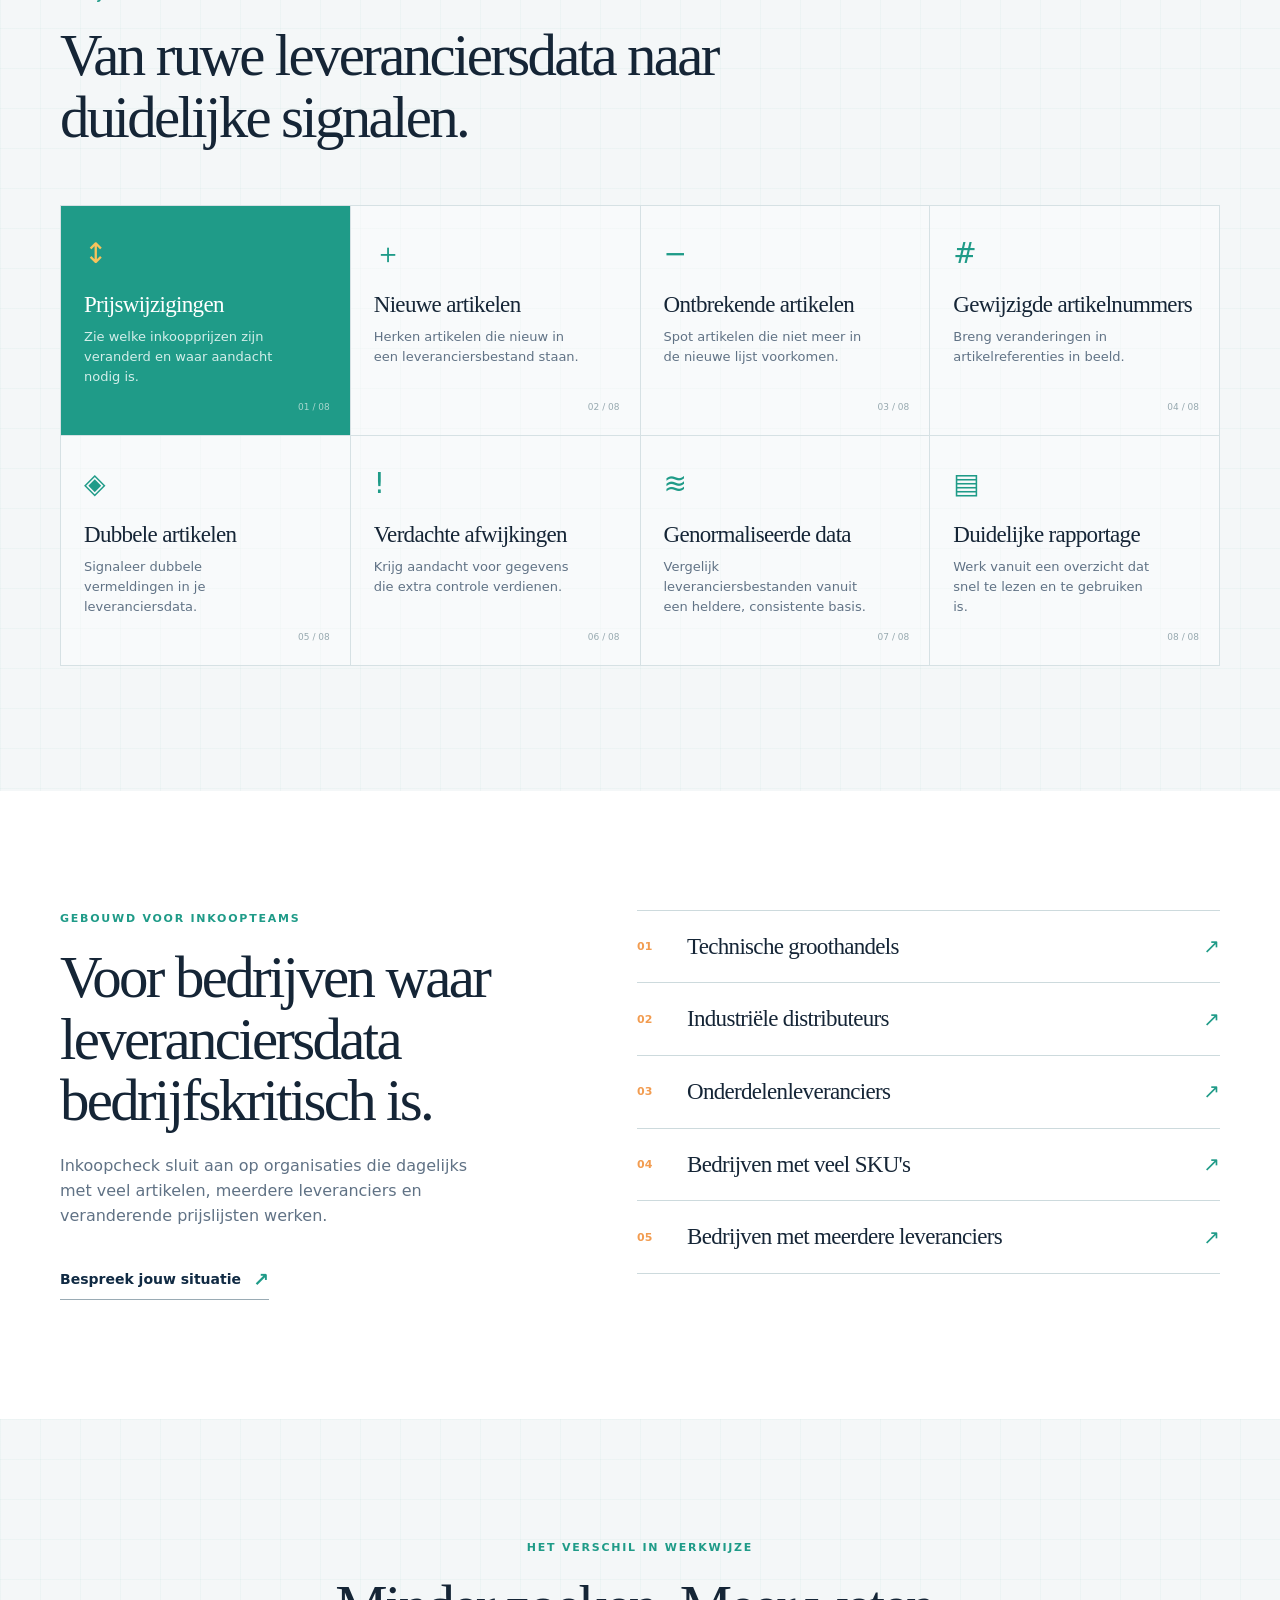
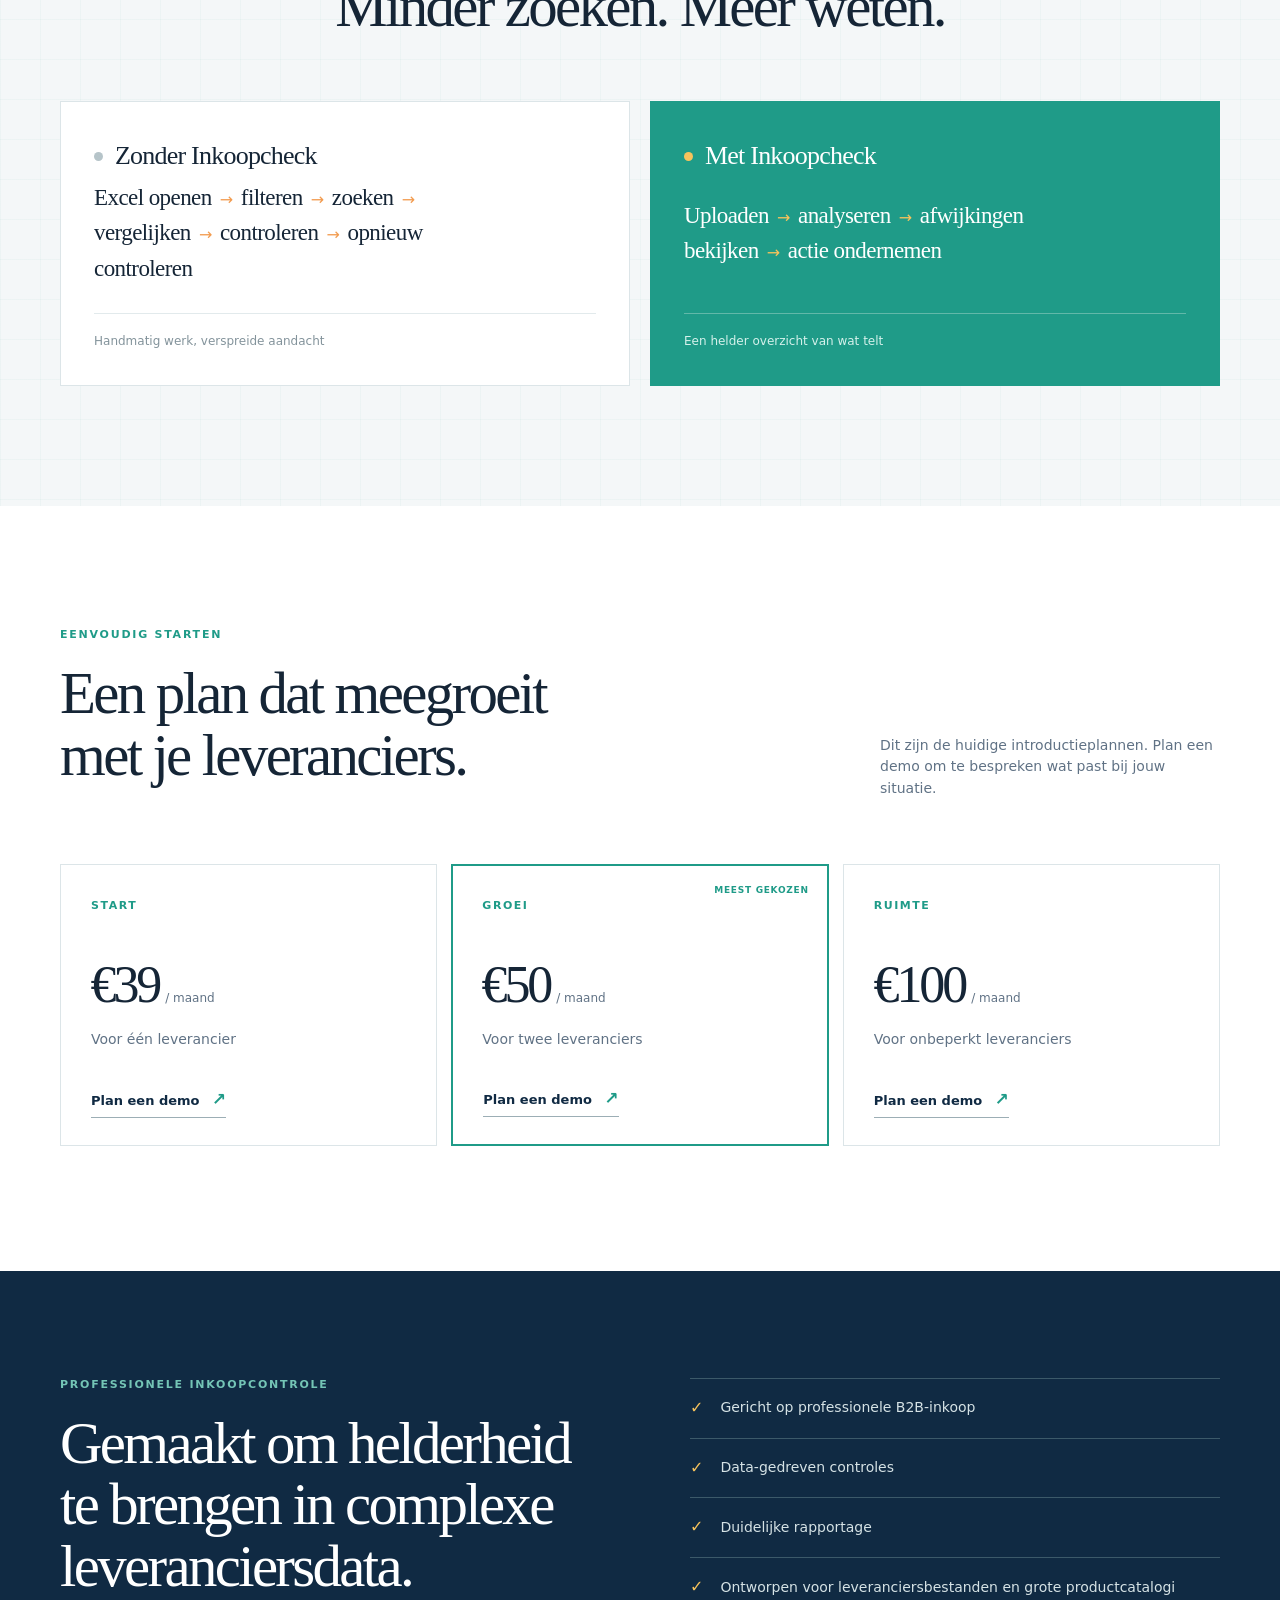
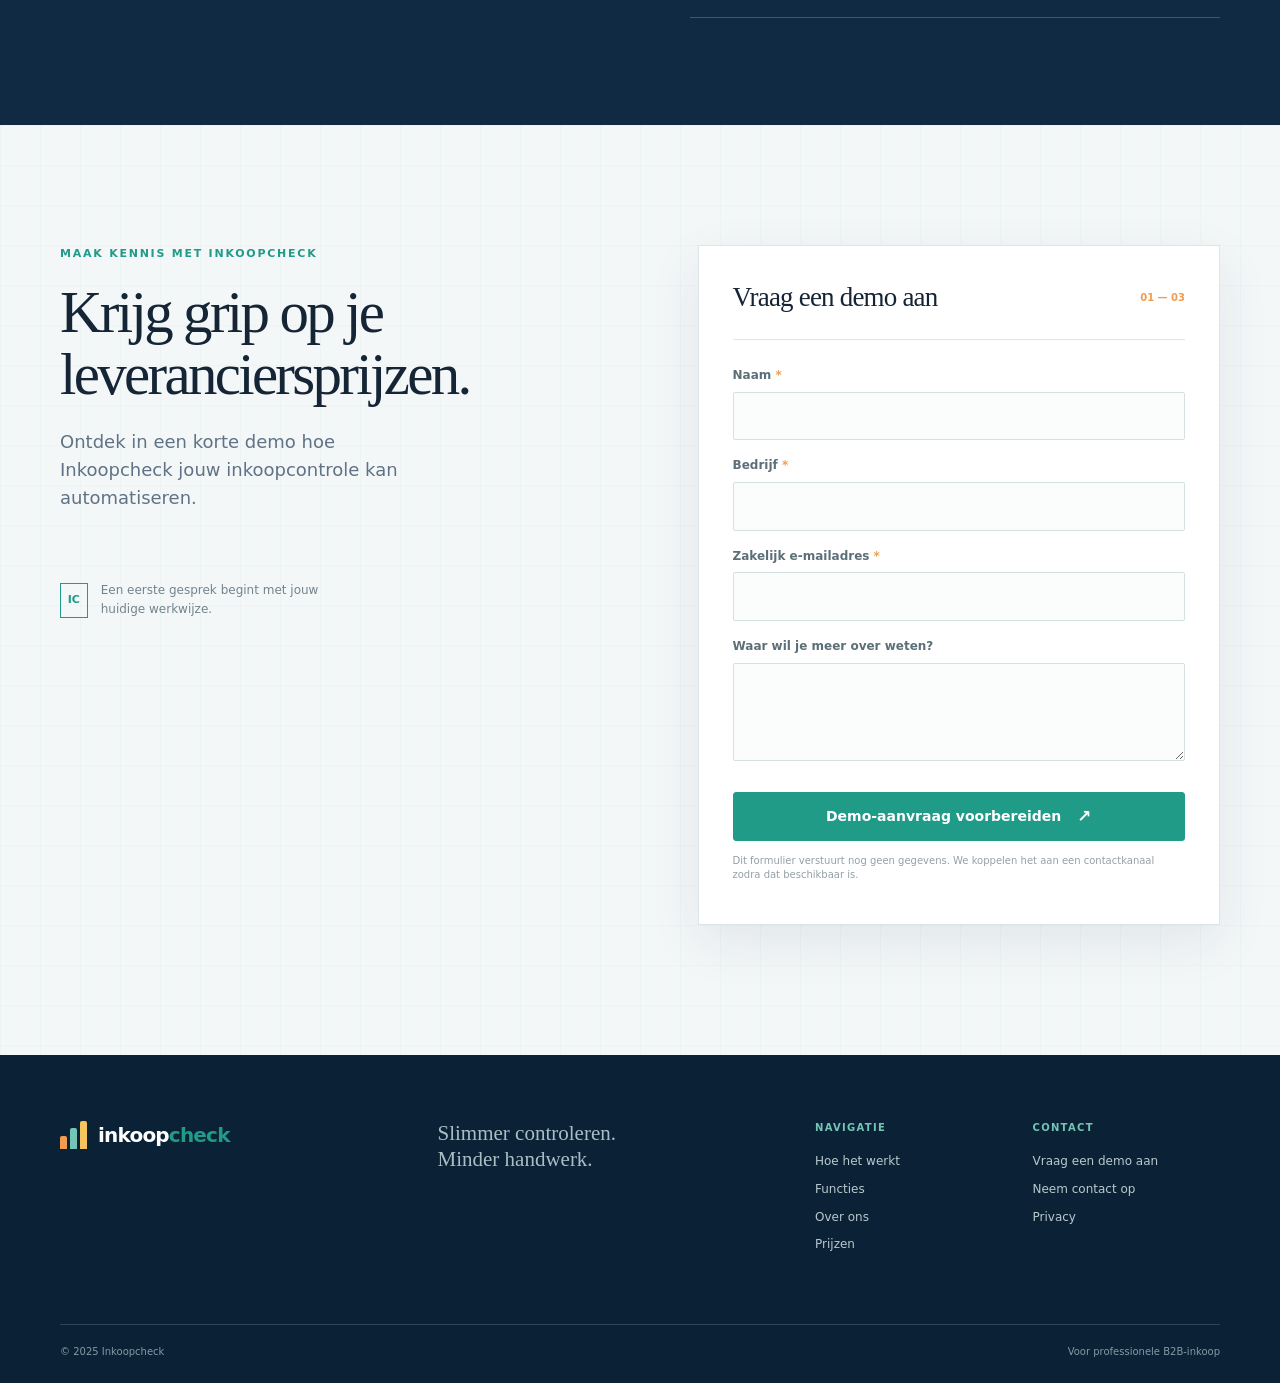
==== commit 7bd5fd80: "Remove unavailable public login route" ====
--- a/index.html
+++ b/index.html
@@ -32,7 +32,6 @@
         <a href="#functies">Functies</a>
         <a href="#over-ons">Over ons</a>
         <a href="#prijzen">Prijzen</a>
-        <a class="login-link" href="/login">Inloggen</a>
         <a class="button button-small" href="#contact">Vraag een demo aan <span aria-hidden="true">↗</span></a>
       </nav>
     </div>
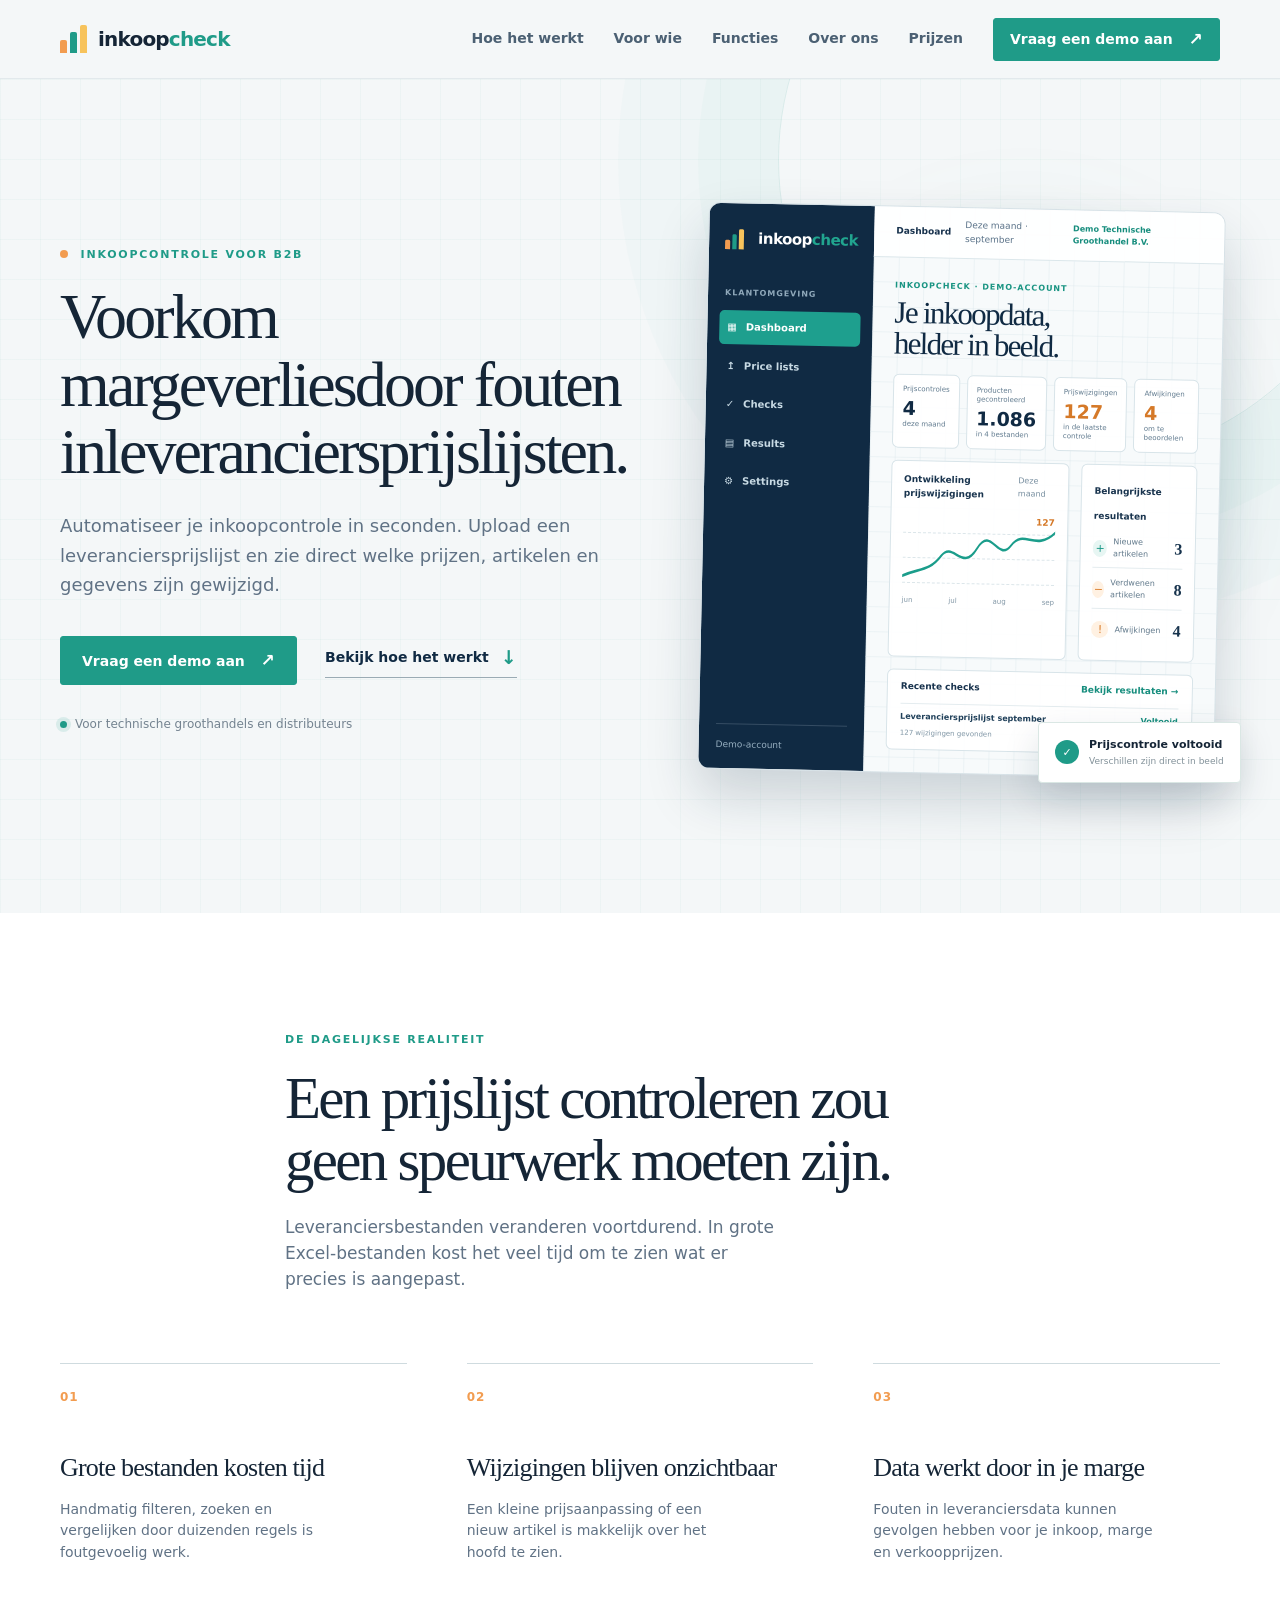
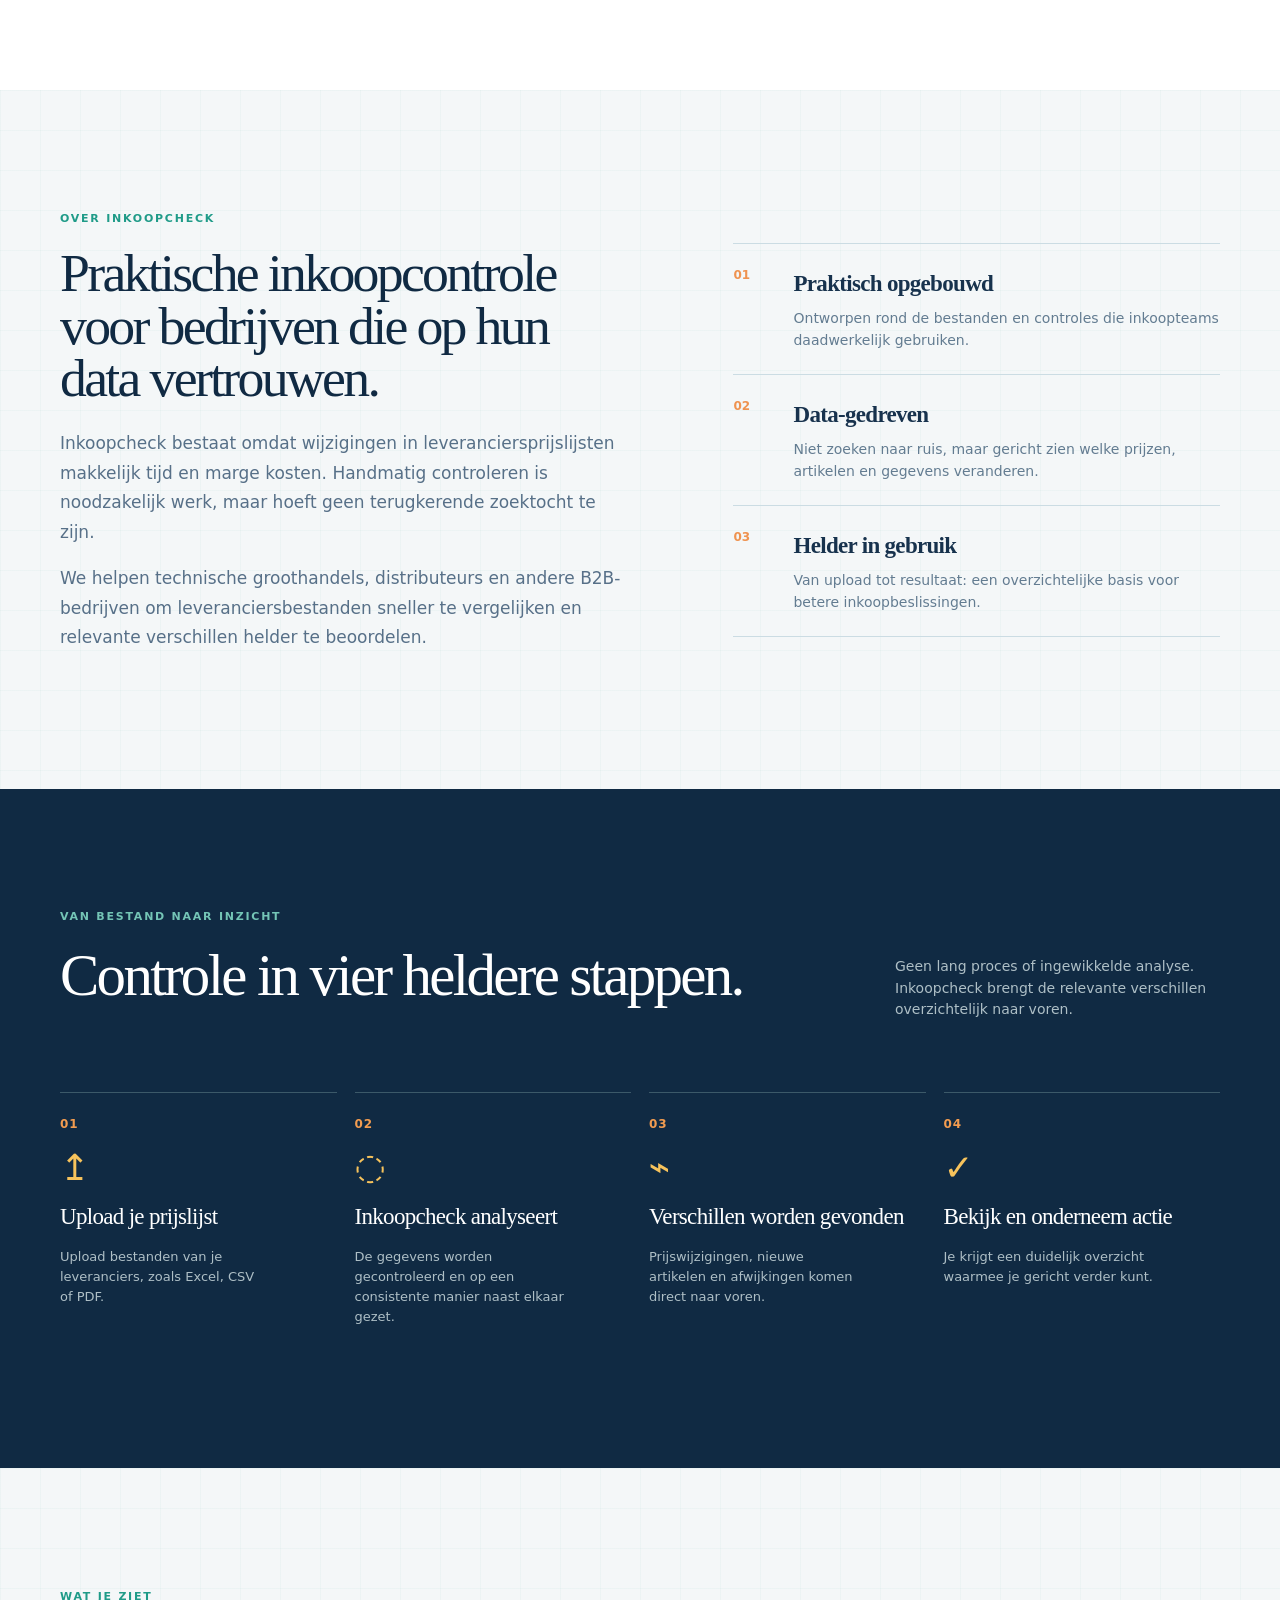
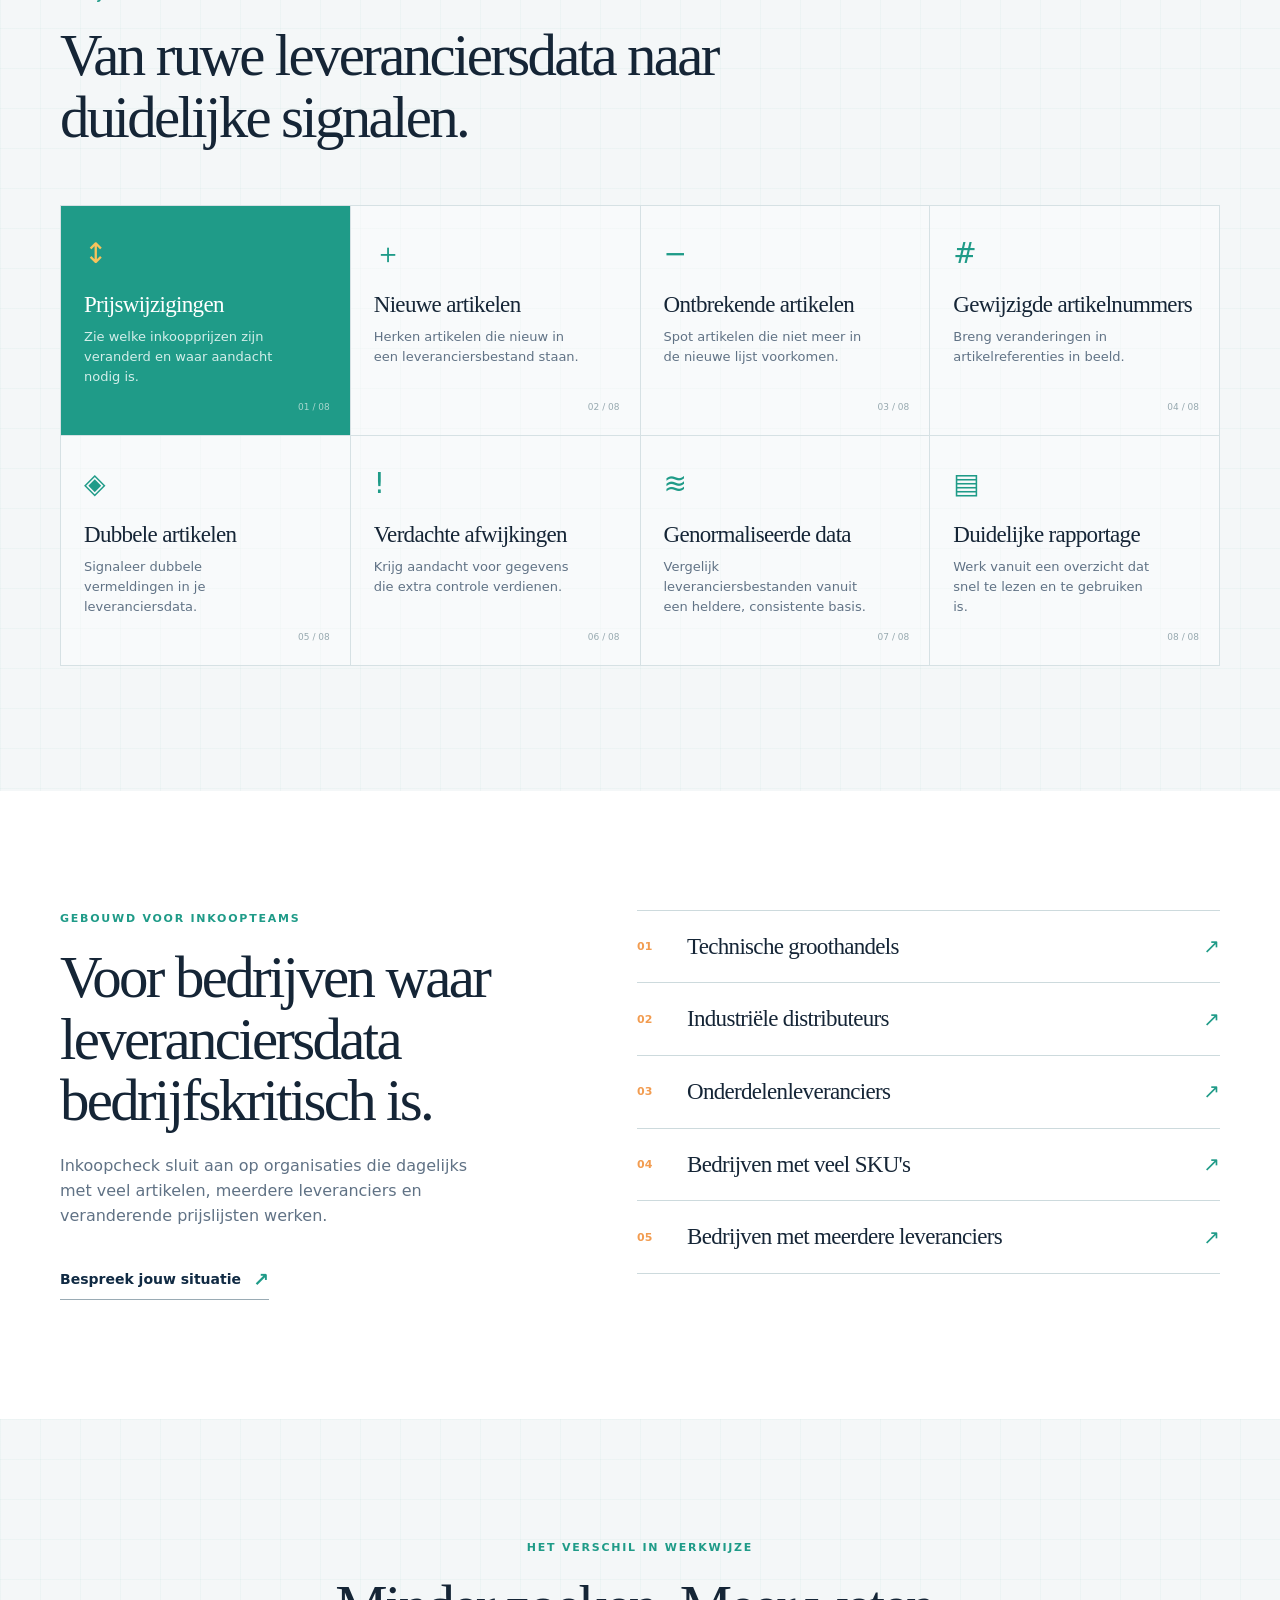
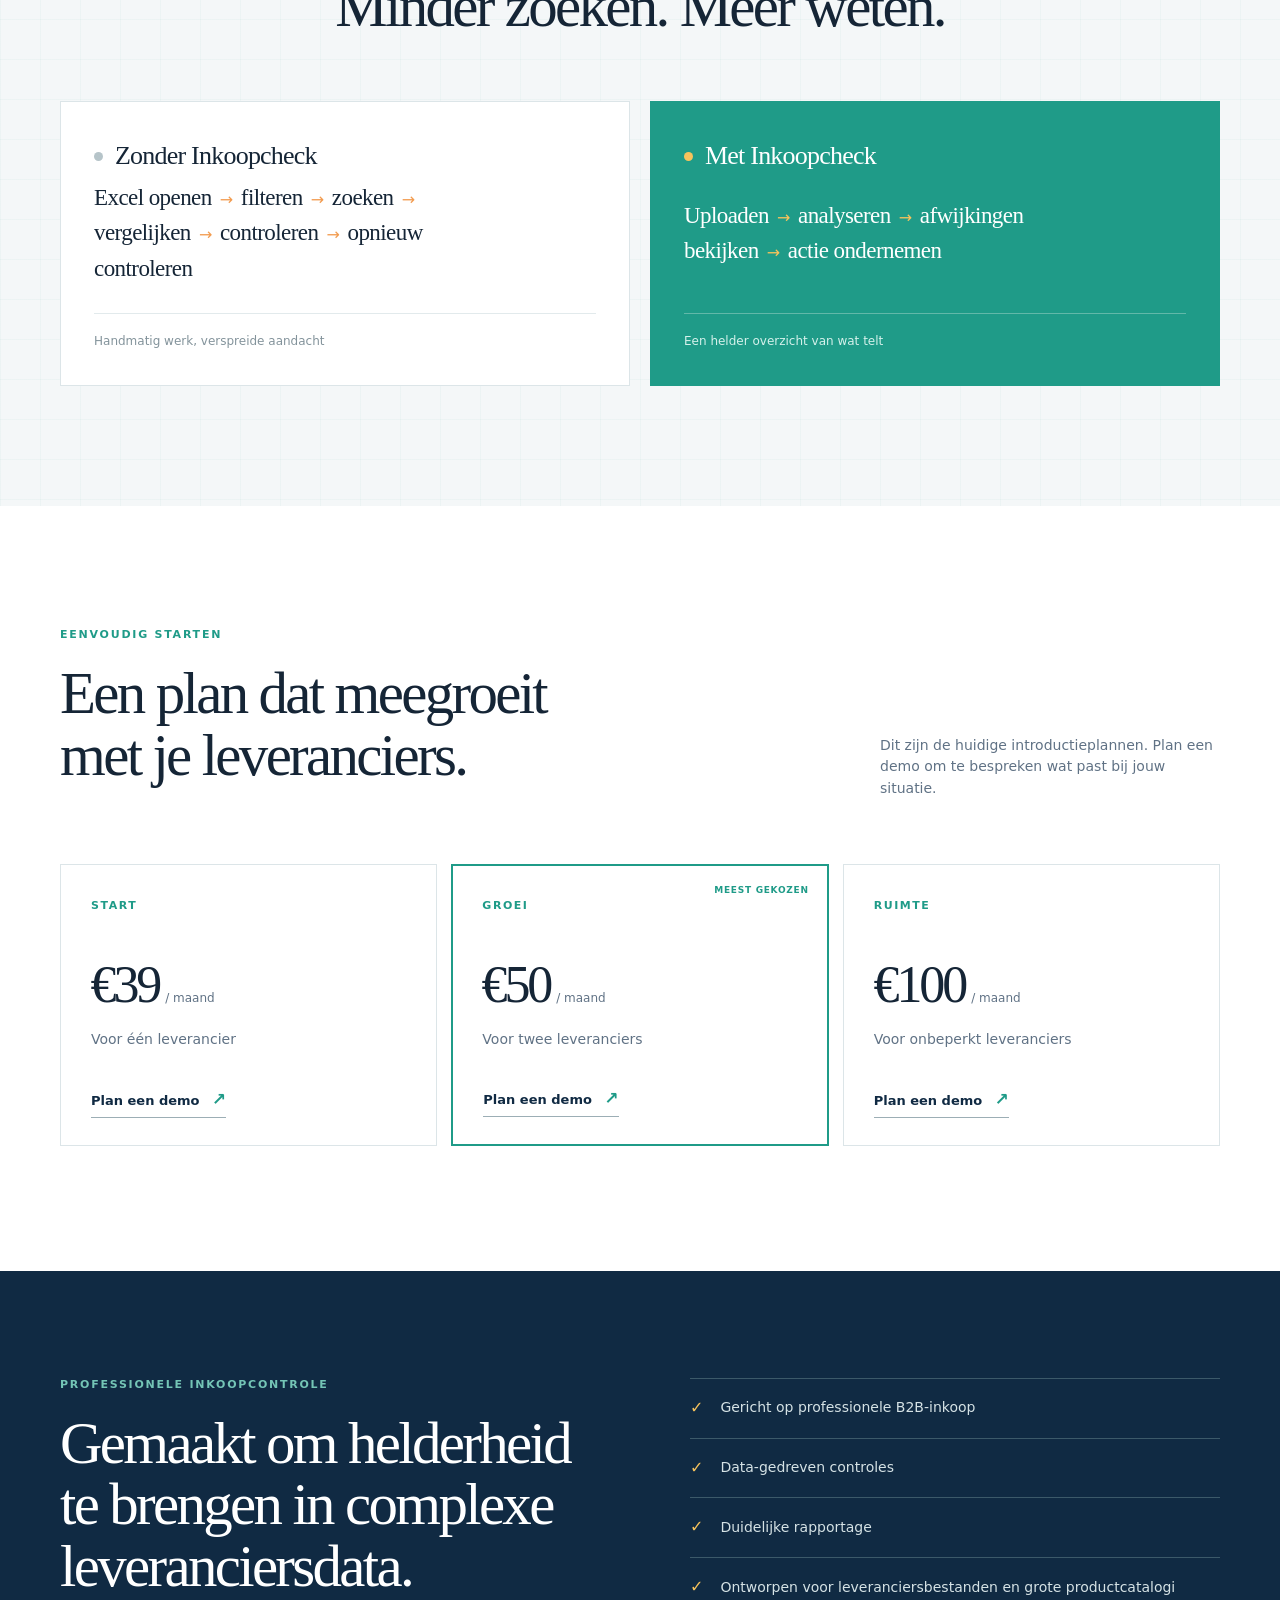
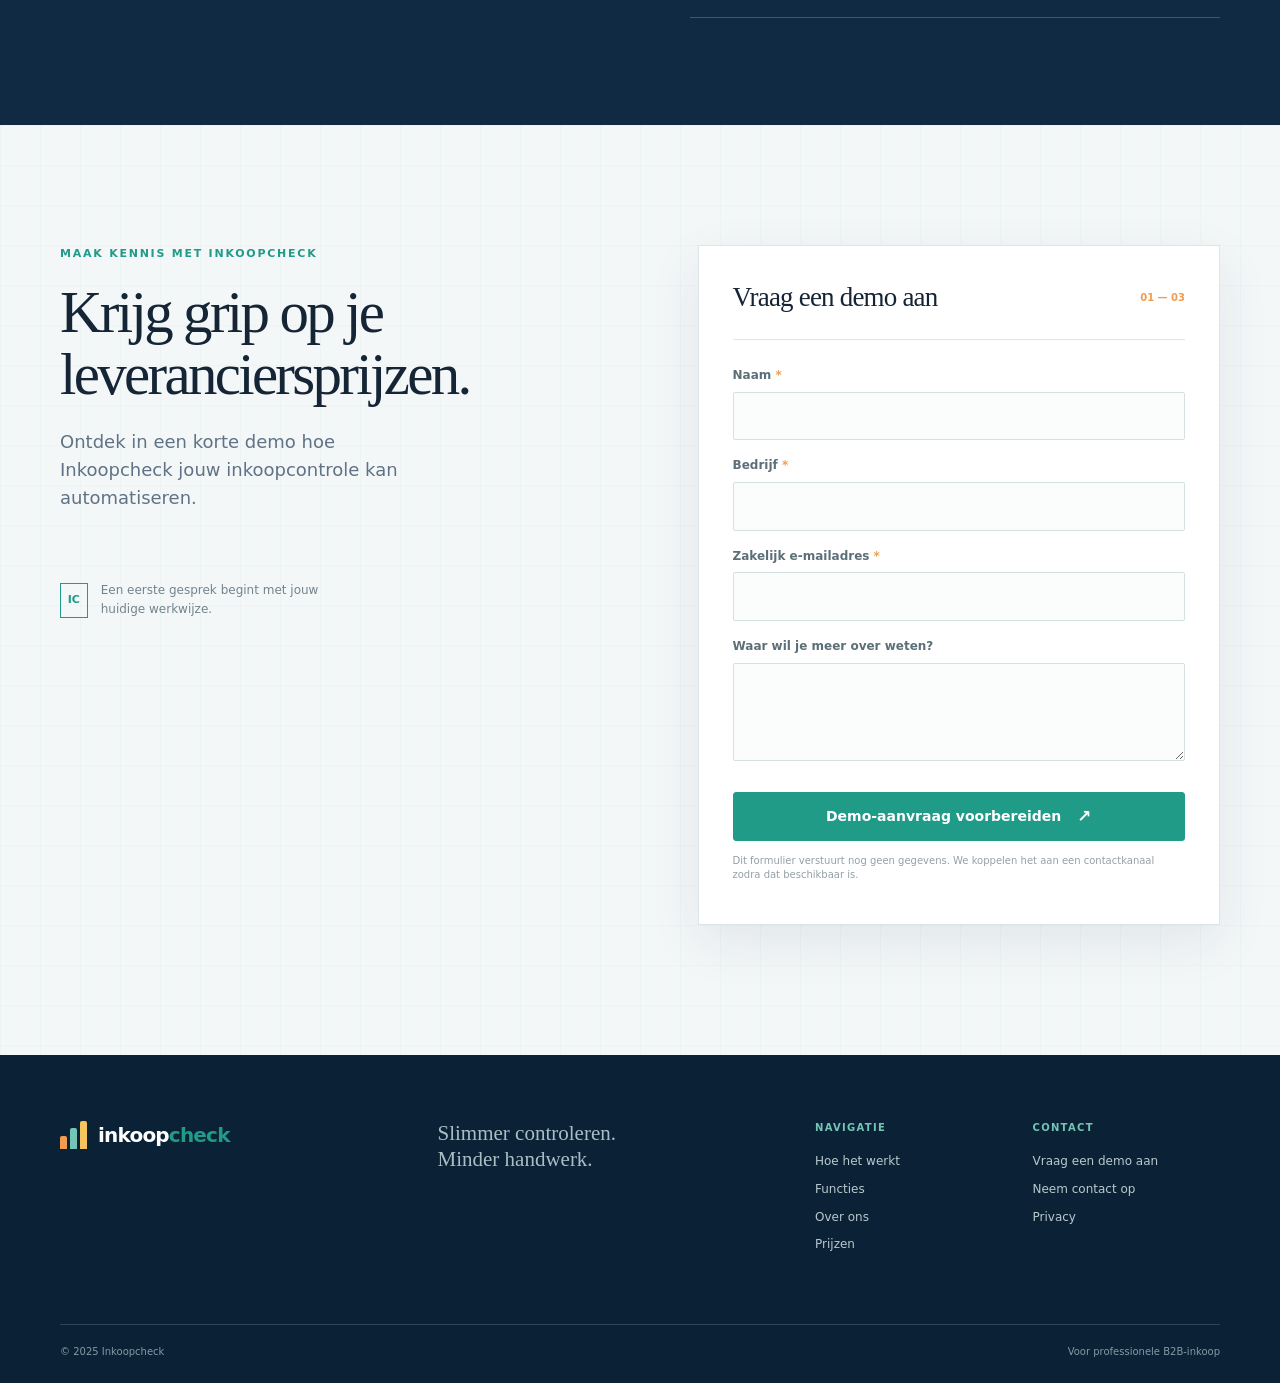
==== commit 1ab3c448: "Polish mobile public website composition" ====
--- a/index.html
+++ b/index.html
@@ -42,7 +42,7 @@
       <div class="container hero-grid">
         <div class="hero-copy reveal">
           <p class="eyebrow"><span class="eyebrow-dot"></span> Inkoopcontrole voor B2B</p>
-          <h1>Voorkom margeverlies door fouten in leveranciersprijslijsten.</h1>
+          <h1><span>Voorkom margeverlies</span><span>door fouten in</span><span>leveranciersprijslijsten.</span></h1>
           <p class="hero-lead">Automatiseer je inkoopcontrole in seconden. Upload een leveranciersprijslijst en zie direct welke prijzen, artikelen en gegevens zijn gewijzigd.</p>
           <div class="hero-actions">
             <a class="button" href="#contact">Vraag een demo aan <span aria-hidden="true">↗</span></a>
--- a/website-extension.css
+++ b/website-extension.css
@@ -45,6 +45,8 @@
 @media (max-width: 640px) { .hero-dashboard-preview { min-height: auto; padding-top: 20px; }.app-preview-shell { min-height: 355px; }.app-preview-sidebar { flex-basis: 48px; padding: 14px 7px; align-items: center; }.app-preview-brand { margin: 0 0 18px; }.app-preview-brand b, .app-preview-sidebar small, .app-preview-sidebar a span, .app-preview-sidebar em { display: none; }.app-preview-sidebar a { padding: 8px; font-size: 12px; }.app-preview-top { height: 39px; padding: 0 12px; gap: 8px; }.app-preview-top i { display: none; }.app-preview-main { padding: 14px; }.app-preview-main h2 { font-size: 23px; margin-bottom: 10px; }.app-preview-kpis { grid-template-columns: repeat(2, 1fr); gap: 5px; margin-bottom: 7px; }.app-preview-kpis div { padding: 7px; }.app-preview-kpis b { font-size: 15px; }.app-preview-lower { grid-template-columns: 1fr; gap: 7px; }.app-preview-lower section { min-height: 115px; padding: 9px; }.app-preview-insights { display: none; }.app-preview-recent { display: none; }.hero-dashboard-preview .floating-check { right: 1%; bottom: -16px; transform: scale(.78); transform-origin: right bottom; }.about { padding: 72px 0; }.about-copy h2 { font-size: 38px; }.about-copy > p:not(.eyebrow) { font-size: 16px; }.about-points h3 { font-size: 21px; } }
 
 /* Bewuste mobiele compositie voor de publieke site. */
-html,body{overflow-x:clip}.login-link{padding:9px 12px;border:1px solid #cfdde2;border-radius:3px;color:#17324d!important;font-size:13px}.login-link:hover{border-color:#1f9b88;background:#edf7f5}.app-preview-shell{max-width:100%}
+/* Componenten mogen niet breder worden dan hun container; er is geen globale overflow-maskering. */
+.login-link{padding:9px 12px;border:1px solid #cfdde2;border-radius:3px;color:#17324d!important;font-size:13px}.login-link:hover{border-color:#1f9b88;background:#edf7f5}.app-preview-shell{max-width:100%}.hero-copy h1 span{display:inline}
 @media (max-width:900px){.container{width:min(100% - 36px,680px)}.header-inner{height:68px}.menu-toggle{display:block;z-index:12}.site-nav{display:none;position:absolute;top:68px;left:0;right:0;padding:14px 18px 20px;flex-direction:column;align-items:stretch;gap:0;background:rgba(244,247,248,.98);border-bottom:1px solid #dce5e8;box-shadow:0 14px 26px rgba(16,42,67,.1)}.site-nav.open{display:flex}.site-nav a,.site-nav a[href="#over-ons"]{display:block;padding:12px 4px}.site-nav .login-link{margin:8px 0 2px;padding:12px;text-align:center}.site-nav .button{margin-top:10px;min-height:46px}.hero{padding:62px 0 80px}.hero-grid{gap:28px}.hero-actions{margin:29px 0 26px}.hero-visual{margin:0;min-height:420px}.hero-dashboard-preview{min-height:420px}.app-preview-shell{transform:none}.about{padding:78px 0}.footer-links{gap:22px}}
 @media (max-width:430px){.container{width:calc(100% - 30px)}h1{font-size:clamp(38px,12vw,47px);line-height:1.04}.hero-lead{font-size:16px}.hero-actions{align-items:stretch;gap:14px}.hero-actions .button{min-height:48px}.hero-actions .text-link{align-self:flex-start}.hero-visual{min-height:338px;margin:0 -2px}.hero-dashboard-preview{min-height:338px;padding-top:4px}.app-preview-shell{min-height:318px;border-radius:8px}.app-preview-sidebar{flex-basis:42px;padding:11px 5px}.app-preview-brand{margin-bottom:12px}.app-preview-sidebar a{padding:7px 5px;font-size:10px}.app-preview-main{padding:11px}.app-preview-main > p{font-size:6px;margin-bottom:4px}.app-preview-main h2{font-size:20px}.app-preview-top{height:34px;padding:0 9px;font-size:7px}.app-preview-top span:nth-child(2){display:none}.app-preview-kpis div{padding:6px}.app-preview-kpis span,.app-preview-kpis small{font-size:6px}.app-preview-kpis b{font-size:14px;margin:3px 0 1px}.app-preview-lower section{min-height:102px;padding:8px}.app-preview-chart{height:68px;margin-top:8px}.app-preview-chart svg{height:65px}.app-preview-chart i:nth-child(1){top:15px}.app-preview-chart i:nth-child(2){top:37px}.app-preview-chart i:nth-child(3){top:59px}.app-preview-months{font-size:6px}.hero-dashboard-preview .floating-check{display:none}.about-copy h2{font-size:35px}.about-copy > p:not(.eyebrow){font-size:15px;line-height:1.65}.about-points article{grid-template-columns:32px 1fr;gap:10px;padding:18px 0}.about-points h3{font-size:20px}.about-points p{font-size:13px}.demo-form{padding:22px 17px}.footer-links{grid-template-columns:1fr;gap:26px}.footer-bottom{font-size:10px}}
+@media (max-width:430px){.hero-copy h1{max-width:12ch;font-size:clamp(37px,11.2vw,45px);line-height:.99;letter-spacing:-.055em}.hero-copy h1 span{display:block}.hero-copy h1 span + span{margin-top:.08em}.hero-copy .eyebrow{margin-bottom:15px}.hero-copy .hero-lead{max-width:32ch;line-height:1.58}.hero-actions{margin:26px 0 22px}.hero-note{max-width:29ch;line-height:1.4}.hero{padding-bottom:62px}.hero-visual,.hero-dashboard-preview{min-height:424px}.app-preview-shell{display:grid;grid-template-columns:43px minmax(0,1fr);width:100%;min-height:412px;aspect-ratio:auto}.app-preview-sidebar{grid-column:1;grid-row:1;min-width:0}.app-preview-content{grid-column:2;grid-row:1;min-width:0}.app-preview-main{padding:10px}.app-preview-main>p{font-size:6px;letter-spacing:.09em}.app-preview-main h2{display:block;margin:0 0 8px;font-size:18px;line-height:1.02}.app-preview-kpis{gap:4px;margin-bottom:6px}.app-preview-kpis div{min-width:0;padding:6px}.app-preview-kpis span,.app-preview-kpis small{overflow:hidden;text-overflow:ellipsis;white-space:nowrap}.app-preview-lower{display:block}.app-preview-lower section:first-child{min-height:105px}.app-preview-chart{height:63px}.app-preview-chart svg{height:60px}.app-preview-insights{display:block!important;min-height:0!important;margin-top:6px}.app-preview-insights> b{font-size:8px}.app-preview-insights div{padding:5px 0;font-size:7px}.app-preview-insights div:nth-of-type(3){display:none}.app-preview-insights div span{width:14px;height:14px;font-size:9px}.app-preview-insights strong{font-size:13px}.app-preview-recent{display:block!important;margin-top:6px;padding:7px 8px}.app-preview-recent>div{font-size:8px}.app-preview-recent p{margin-top:5px;padding-top:5px;font-size:7px}.app-preview-recent p small{font-size:6px}.about{padding:66px 0}.about-copy h2{max-width:12ch;font-size:clamp(32px,9.5vw,38px);line-height:1.01}.about-copy>p:not(.eyebrow){max-width:35ch;font-size:15px;line-height:1.62}.about-points{margin-top:30px}.about-points article{padding:16px 0}.problem,.how,.features,.audience,.comparison,.pricing,.contact{padding:66px 0}.narrow-intro{margin-bottom:38px}.footer-top{padding-bottom:36px}.footer-bottom{padding-top:16px}}
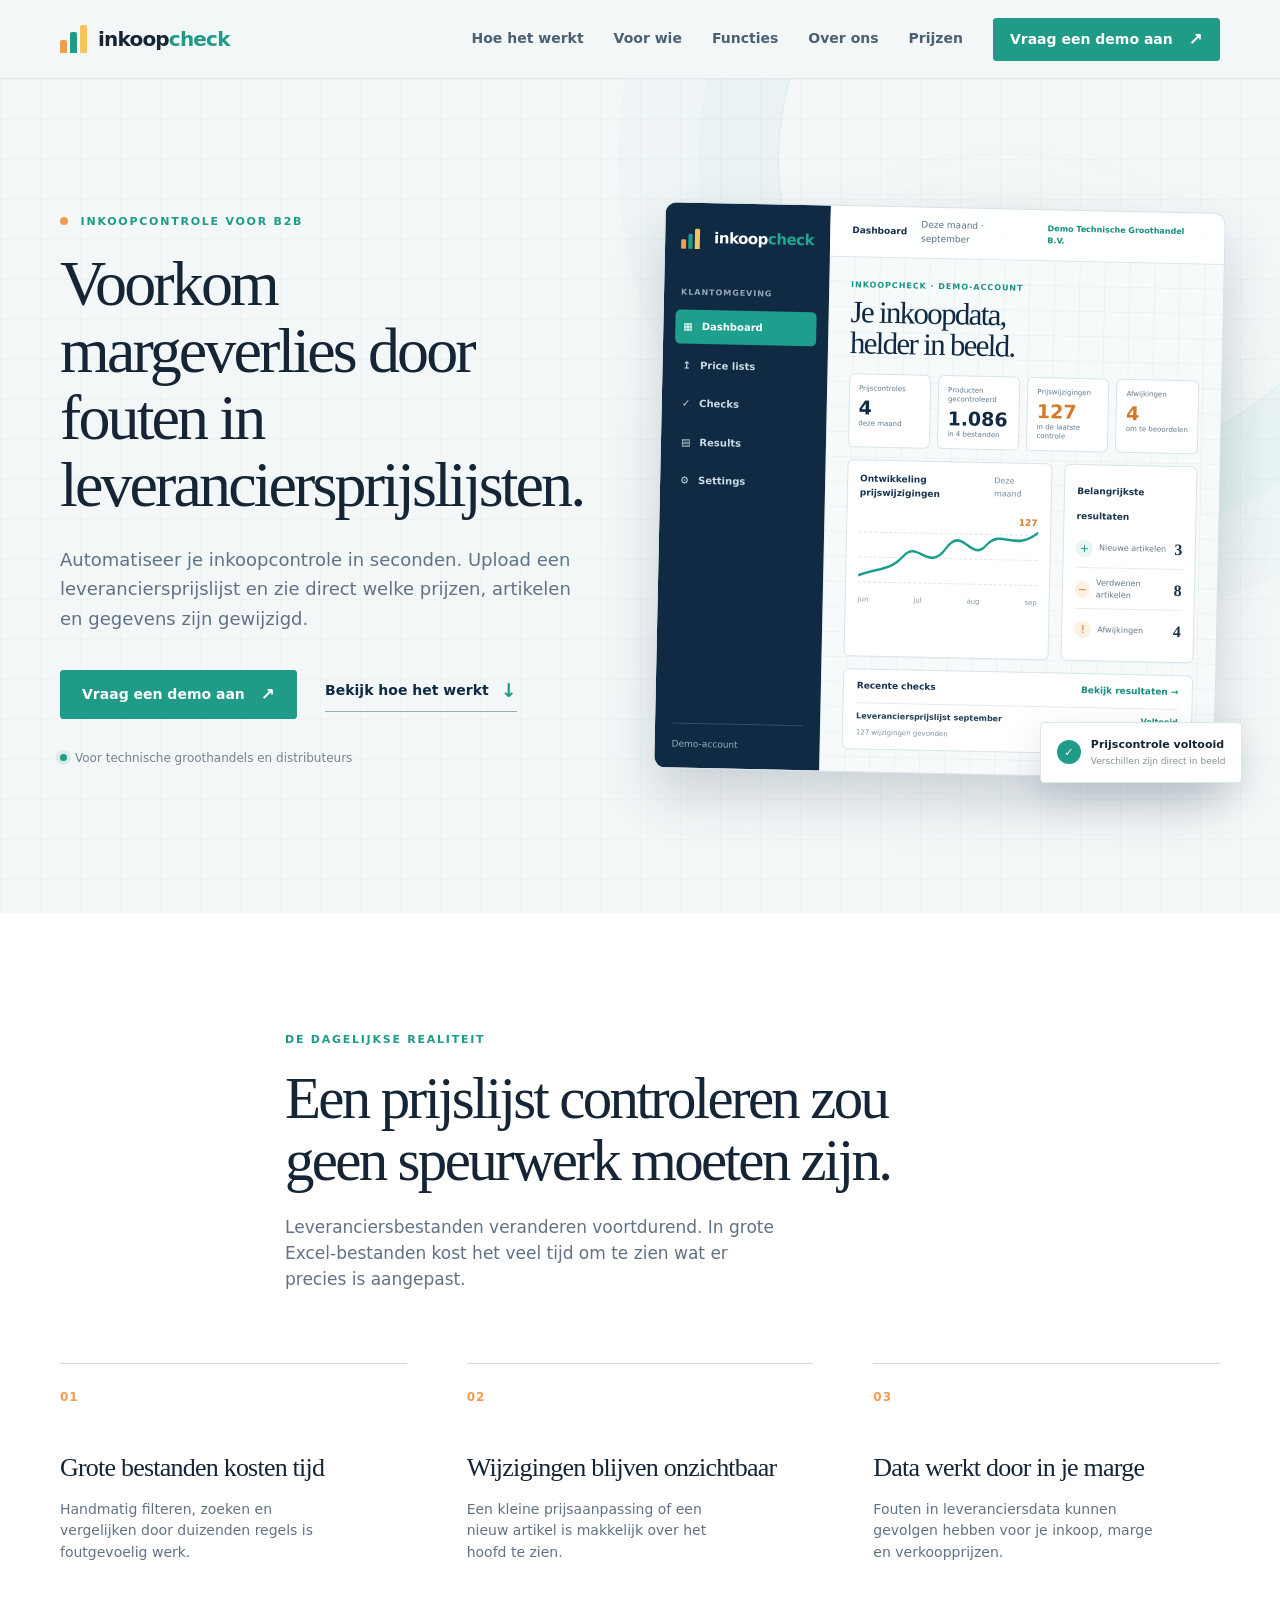
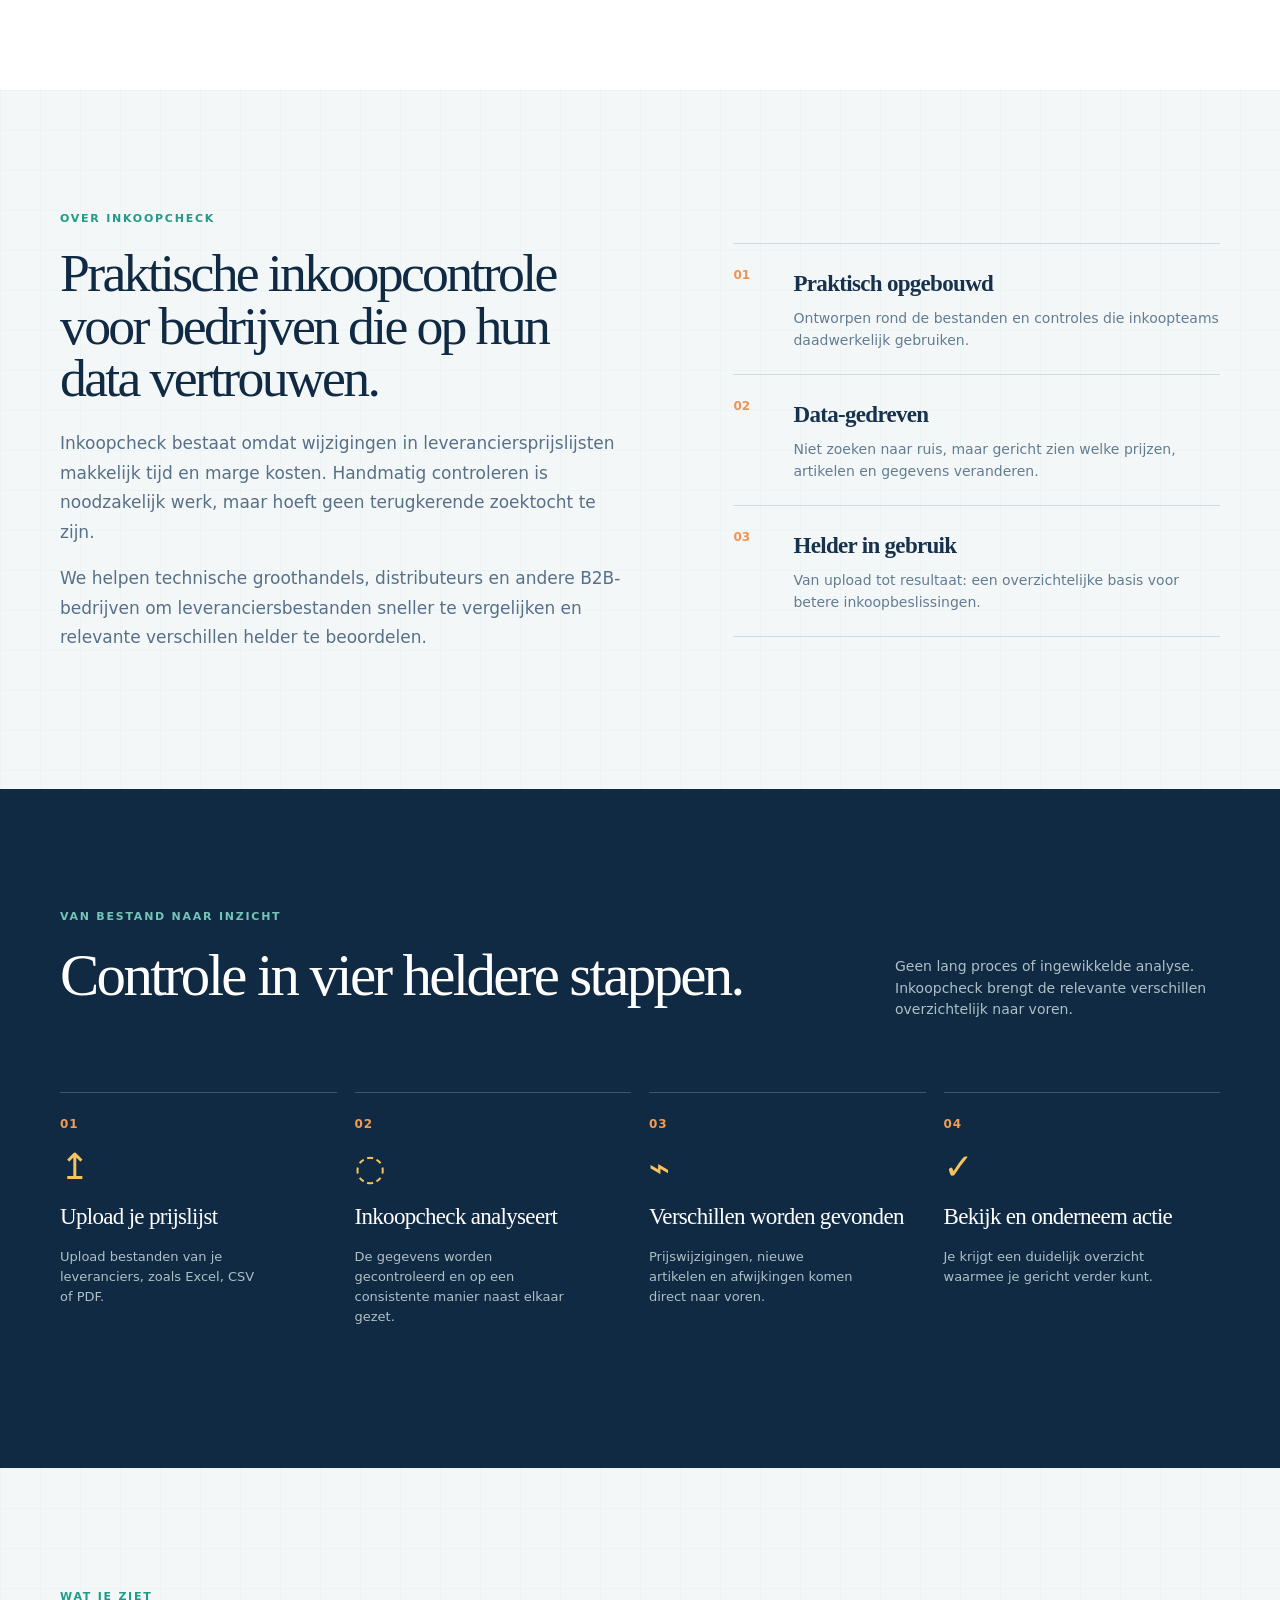
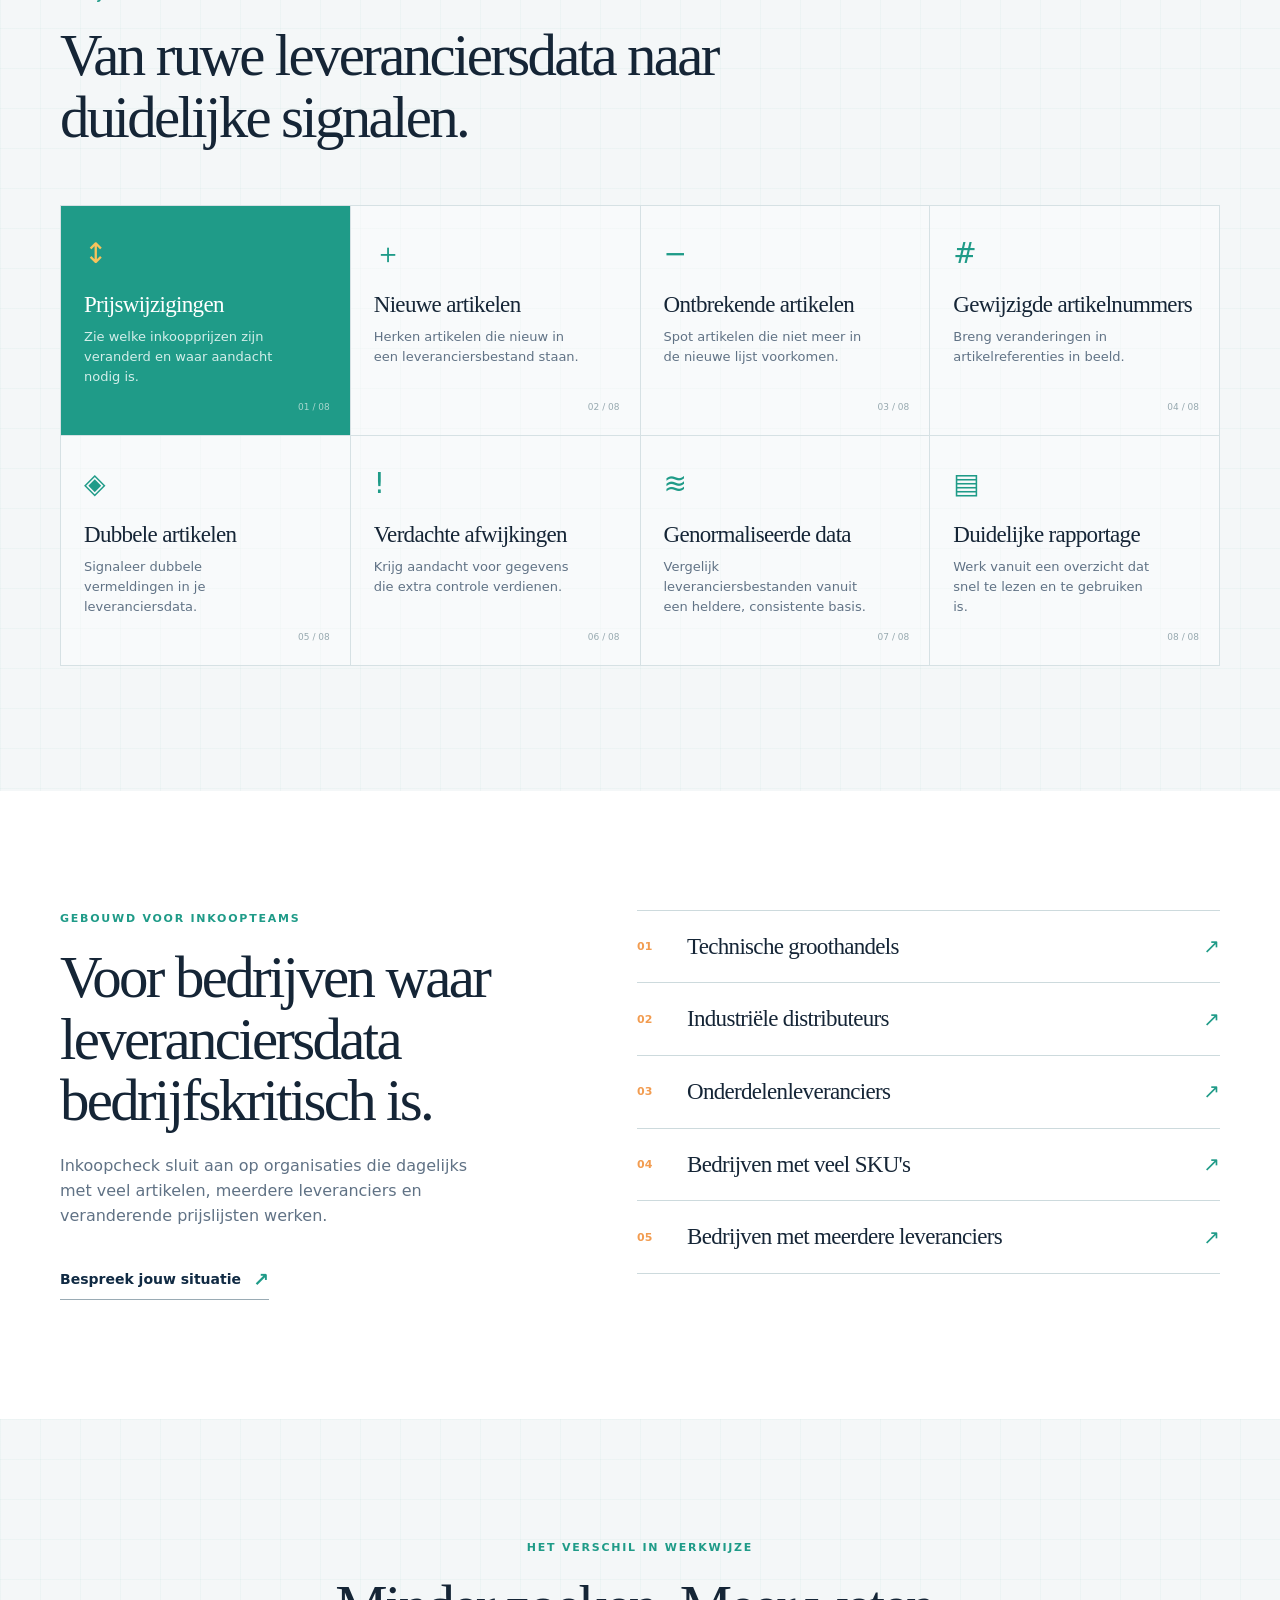
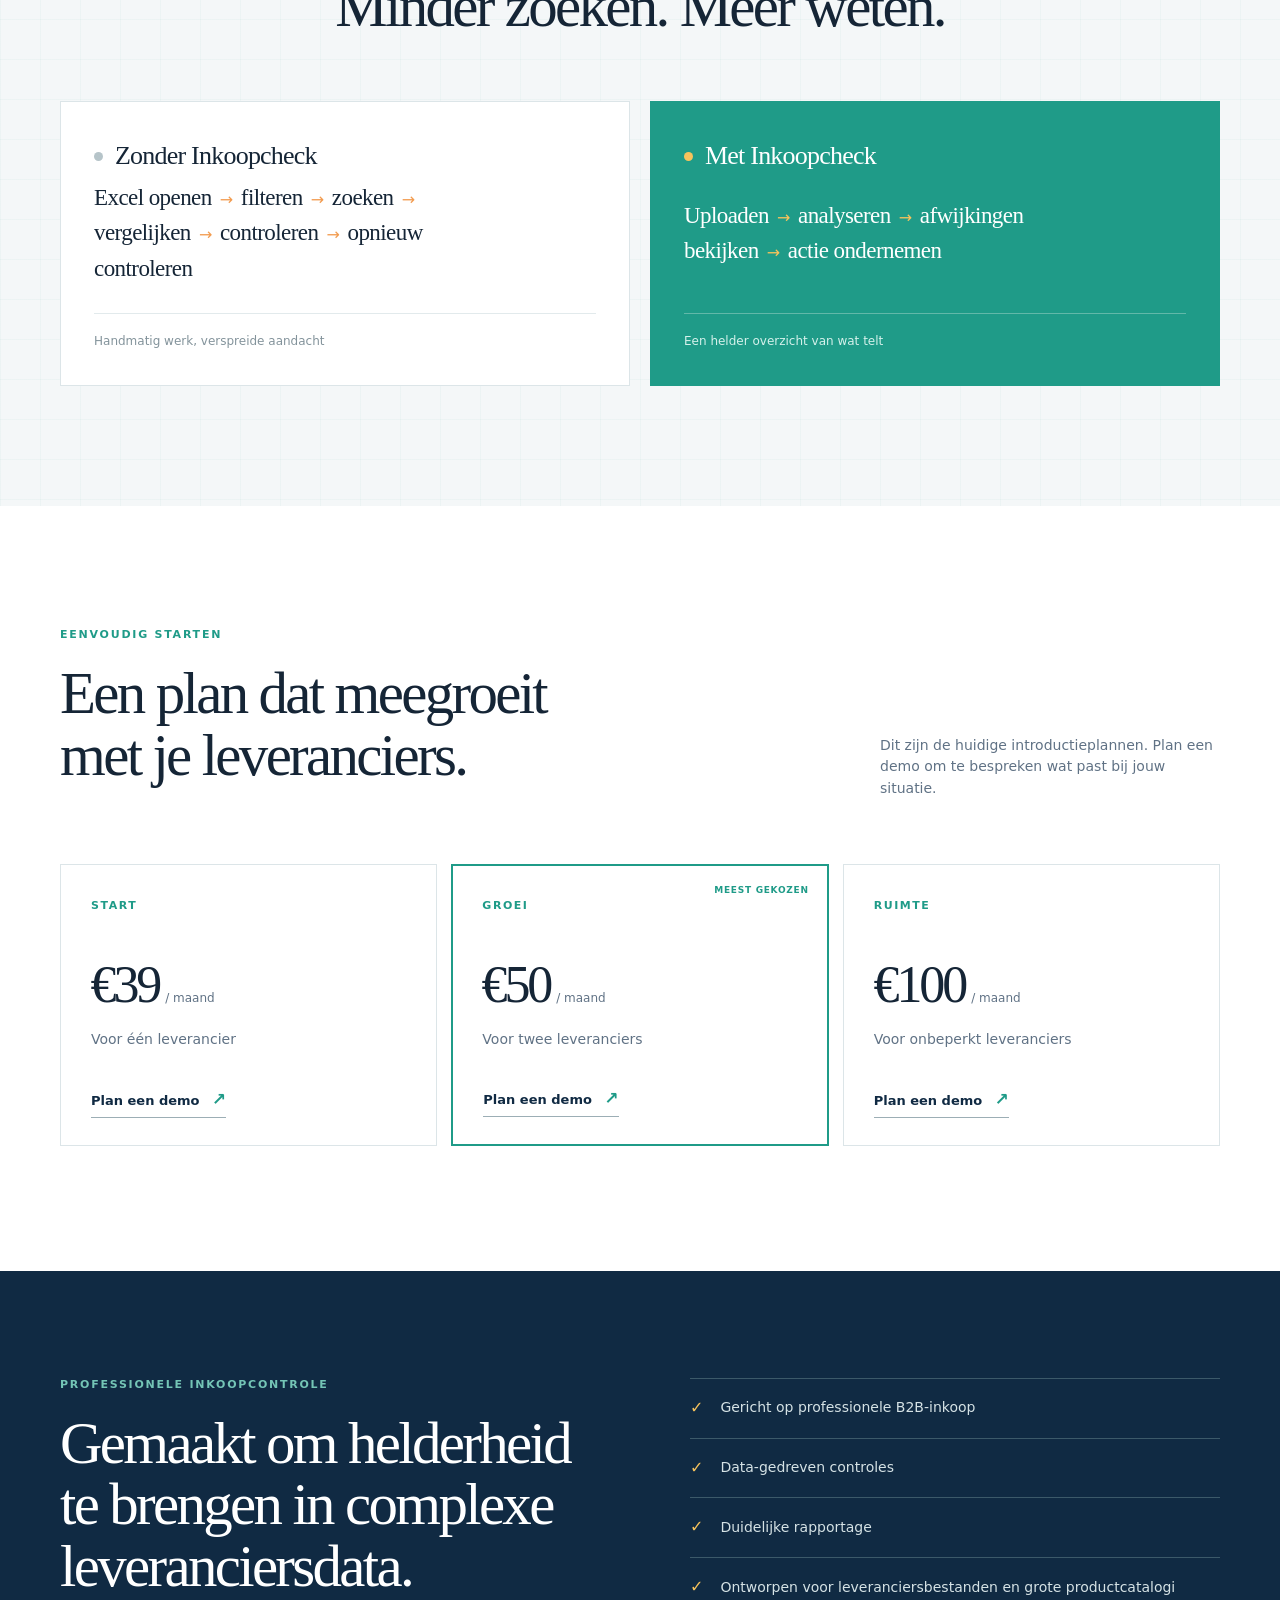
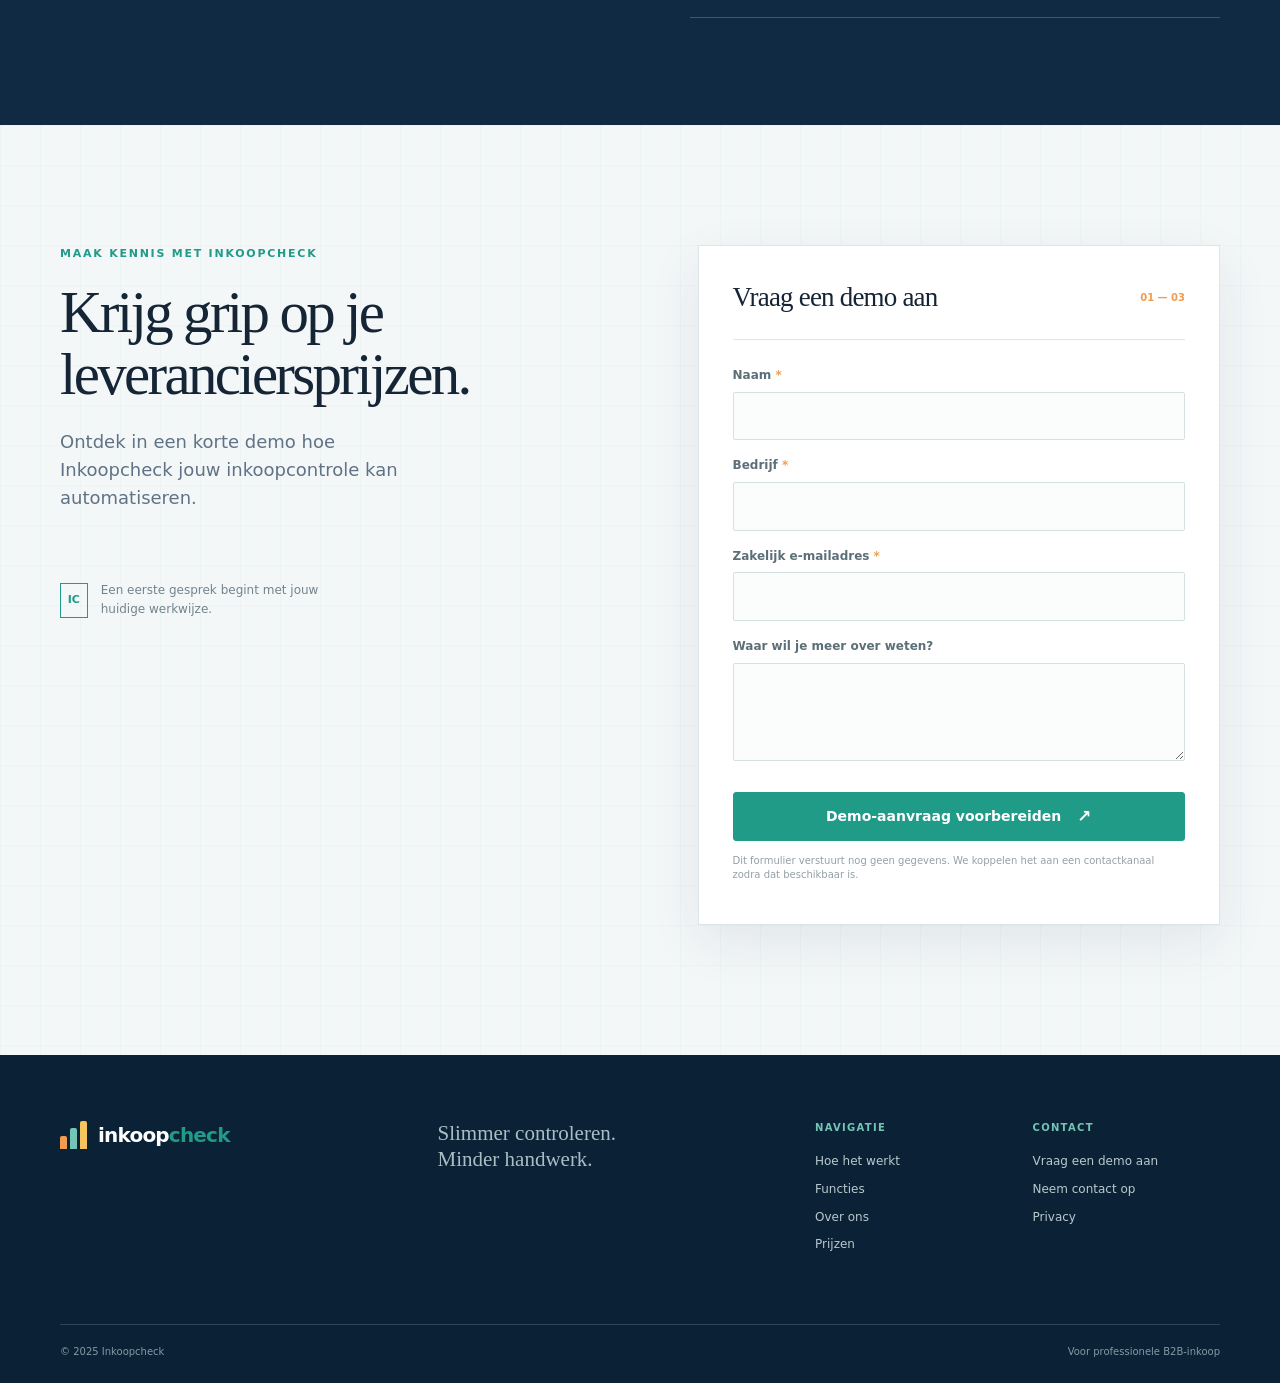
==== commit 154836fb: "Fix mobile hero and dashboard preview layout" ====
--- a/index.html
+++ b/index.html
@@ -42,7 +42,7 @@
       <div class="container hero-grid">
         <div class="hero-copy reveal">
           <p class="eyebrow"><span class="eyebrow-dot"></span> Inkoopcontrole voor B2B</p>
-          <h1><span>Voorkom margeverlies</span><span>door fouten in</span><span>leveranciersprijslijsten.</span></h1>
+          <h1><span>Voorkom margeverlies</span> <span>door fouten in</span> <span>leveranciersprijslijsten.</span></h1>
           <p class="hero-lead">Automatiseer je inkoopcontrole in seconden. Upload een leveranciersprijslijst en zie direct welke prijzen, artikelen en gegevens zijn gewijzigd.</p>
           <div class="hero-actions">
             <a class="button" href="#contact">Vraag een demo aan <span aria-hidden="true">↗</span></a>
--- a/website-extension.css
+++ b/website-extension.css
@@ -50,3 +50,5 @@
 @media (max-width:900px){.container{width:min(100% - 36px,680px)}.header-inner{height:68px}.menu-toggle{display:block;z-index:12}.site-nav{display:none;position:absolute;top:68px;left:0;right:0;padding:14px 18px 20px;flex-direction:column;align-items:stretch;gap:0;background:rgba(244,247,248,.98);border-bottom:1px solid #dce5e8;box-shadow:0 14px 26px rgba(16,42,67,.1)}.site-nav.open{display:flex}.site-nav a,.site-nav a[href="#over-ons"]{display:block;padding:12px 4px}.site-nav .login-link{margin:8px 0 2px;padding:12px;text-align:center}.site-nav .button{margin-top:10px;min-height:46px}.hero{padding:62px 0 80px}.hero-grid{gap:28px}.hero-actions{margin:29px 0 26px}.hero-visual{margin:0;min-height:420px}.hero-dashboard-preview{min-height:420px}.app-preview-shell{transform:none}.about{padding:78px 0}.footer-links{gap:22px}}
 @media (max-width:430px){.container{width:calc(100% - 30px)}h1{font-size:clamp(38px,12vw,47px);line-height:1.04}.hero-lead{font-size:16px}.hero-actions{align-items:stretch;gap:14px}.hero-actions .button{min-height:48px}.hero-actions .text-link{align-self:flex-start}.hero-visual{min-height:338px;margin:0 -2px}.hero-dashboard-preview{min-height:338px;padding-top:4px}.app-preview-shell{min-height:318px;border-radius:8px}.app-preview-sidebar{flex-basis:42px;padding:11px 5px}.app-preview-brand{margin-bottom:12px}.app-preview-sidebar a{padding:7px 5px;font-size:10px}.app-preview-main{padding:11px}.app-preview-main > p{font-size:6px;margin-bottom:4px}.app-preview-main h2{font-size:20px}.app-preview-top{height:34px;padding:0 9px;font-size:7px}.app-preview-top span:nth-child(2){display:none}.app-preview-kpis div{padding:6px}.app-preview-kpis span,.app-preview-kpis small{font-size:6px}.app-preview-kpis b{font-size:14px;margin:3px 0 1px}.app-preview-lower section{min-height:102px;padding:8px}.app-preview-chart{height:68px;margin-top:8px}.app-preview-chart svg{height:65px}.app-preview-chart i:nth-child(1){top:15px}.app-preview-chart i:nth-child(2){top:37px}.app-preview-chart i:nth-child(3){top:59px}.app-preview-months{font-size:6px}.hero-dashboard-preview .floating-check{display:none}.about-copy h2{font-size:35px}.about-copy > p:not(.eyebrow){font-size:15px;line-height:1.65}.about-points article{grid-template-columns:32px 1fr;gap:10px;padding:18px 0}.about-points h3{font-size:20px}.about-points p{font-size:13px}.demo-form{padding:22px 17px}.footer-links{grid-template-columns:1fr;gap:26px}.footer-bottom{font-size:10px}}
 @media (max-width:430px){.hero-copy h1{max-width:12ch;font-size:clamp(37px,11.2vw,45px);line-height:.99;letter-spacing:-.055em}.hero-copy h1 span{display:block}.hero-copy h1 span + span{margin-top:.08em}.hero-copy .eyebrow{margin-bottom:15px}.hero-copy .hero-lead{max-width:32ch;line-height:1.58}.hero-actions{margin:26px 0 22px}.hero-note{max-width:29ch;line-height:1.4}.hero{padding-bottom:62px}.hero-visual,.hero-dashboard-preview{min-height:424px}.app-preview-shell{display:grid;grid-template-columns:43px minmax(0,1fr);width:100%;min-height:412px;aspect-ratio:auto}.app-preview-sidebar{grid-column:1;grid-row:1;min-width:0}.app-preview-content{grid-column:2;grid-row:1;min-width:0}.app-preview-main{padding:10px}.app-preview-main>p{font-size:6px;letter-spacing:.09em}.app-preview-main h2{display:block;margin:0 0 8px;font-size:18px;line-height:1.02}.app-preview-kpis{gap:4px;margin-bottom:6px}.app-preview-kpis div{min-width:0;padding:6px}.app-preview-kpis span,.app-preview-kpis small{overflow:hidden;text-overflow:ellipsis;white-space:nowrap}.app-preview-lower{display:block}.app-preview-lower section:first-child{min-height:105px}.app-preview-chart{height:63px}.app-preview-chart svg{height:60px}.app-preview-insights{display:block!important;min-height:0!important;margin-top:6px}.app-preview-insights> b{font-size:8px}.app-preview-insights div{padding:5px 0;font-size:7px}.app-preview-insights div:nth-of-type(3){display:none}.app-preview-insights div span{width:14px;height:14px;font-size:9px}.app-preview-insights strong{font-size:13px}.app-preview-recent{display:block!important;margin-top:6px;padding:7px 8px}.app-preview-recent>div{font-size:8px}.app-preview-recent p{margin-top:5px;padding-top:5px;font-size:7px}.app-preview-recent p small{font-size:6px}.about{padding:66px 0}.about-copy h2{max-width:12ch;font-size:clamp(32px,9.5vw,38px);line-height:1.01}.about-copy>p:not(.eyebrow){max-width:35ch;font-size:15px;line-height:1.62}.about-points{margin-top:30px}.about-points article{padding:16px 0}.problem,.how,.features,.audience,.comparison,.pricing,.contact{padding:66px 0}.narrow-intro{margin-bottom:38px}.footer-top{padding-bottom:36px}.footer-bottom{padding-top:16px}}
+/* Safari op sommige telefoons rapporteert een bredere layout viewport. Deze compositie blijft daarom tot 680px bewust mobiel. */
+@media (max-width:680px){.hero-grid>*{min-width:0}.hero-copy h1{max-width:12.5ch;font-size:clamp(36px,10.8vw,46px);line-height:1.01;letter-spacing:-.055em}.hero-copy h1 span{display:block!important}.hero-copy h1 span+span{margin-top:.08em}.hero-copy .hero-lead{max-width:34ch;line-height:1.58}.hero-actions{align-items:stretch;gap:14px}.hero-actions .button{min-height:48px}.hero-actions .text-link{align-self:flex-start}.hero-visual,.hero-dashboard-preview{inline-size:100%;min-width:0;min-height:398px;margin:0}.app-preview-shell{display:grid;grid-template-columns:46px minmax(0,1fr);inline-size:100%;max-inline-size:100%;min-height:386px;transform:none;border-radius:9px}.app-preview-sidebar{grid-column:1;grid-row:1;min-width:0;padding:12px 6px;align-items:center}.app-preview-content{grid-column:2;grid-row:1;min-width:0}.app-preview-brand{margin:0 0 13px}.app-preview-sidebar a{padding:7px 5px;font-size:10px}.app-preview-main{padding:11px}.app-preview-main>p{font-size:6px;margin-bottom:4px}.app-preview-main h2{margin:0 0 8px;font-size:clamp(17px,5vw,21px);line-height:1.02}.app-preview-top{height:35px;padding:0 10px;font-size:7px}.app-preview-top span:nth-child(2),.app-preview-top i{display:none}.app-preview-kpis{gap:4px;margin-bottom:6px}.app-preview-kpis div{min-width:0;padding:6px}.app-preview-kpis span,.app-preview-kpis small{overflow:hidden;text-overflow:ellipsis;white-space:nowrap;font-size:6px}.app-preview-kpis b{margin:3px 0 1px;font-size:15px}.app-preview-lower{display:block}.app-preview-lower section:first-child{min-height:104px;padding:8px}.app-preview-chart{height:63px;margin-top:8px}.app-preview-chart svg{height:60px}.app-preview-months{font-size:6px}.app-preview-insights{display:block!important;min-height:0!important;margin-top:6px;padding:8px!important}.app-preview-insights>b{font-size:8px}.app-preview-insights div{padding:5px 0;font-size:7px}.app-preview-insights div:nth-of-type(3){display:none}.app-preview-insights div span{width:14px;height:14px;font-size:9px}.app-preview-insights strong{font-size:13px}.app-preview-recent{display:block!important;margin-top:6px;padding:7px 8px}.app-preview-recent>div{font-size:8px}.app-preview-recent p{margin-top:5px;padding-top:5px;font-size:7px}.app-preview-recent p small{font-size:6px}.hero-dashboard-preview .floating-check{display:none}}
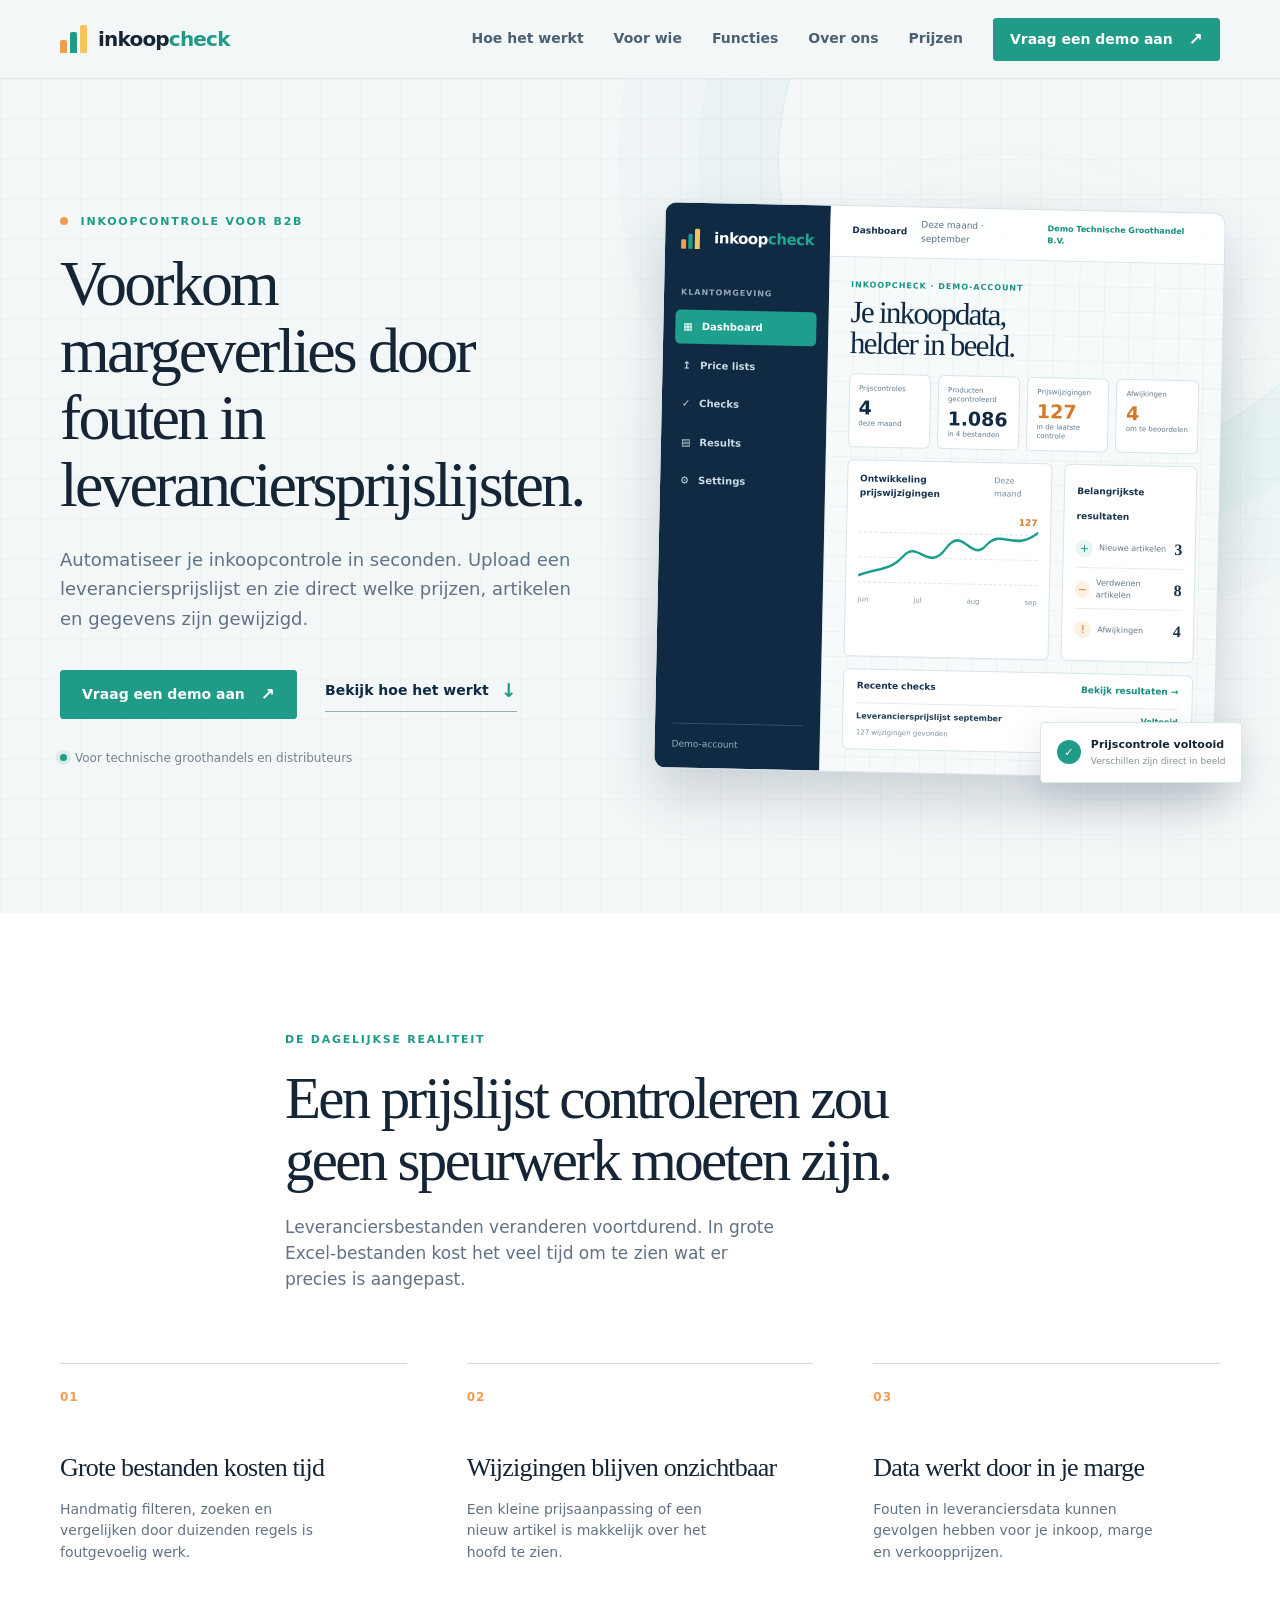
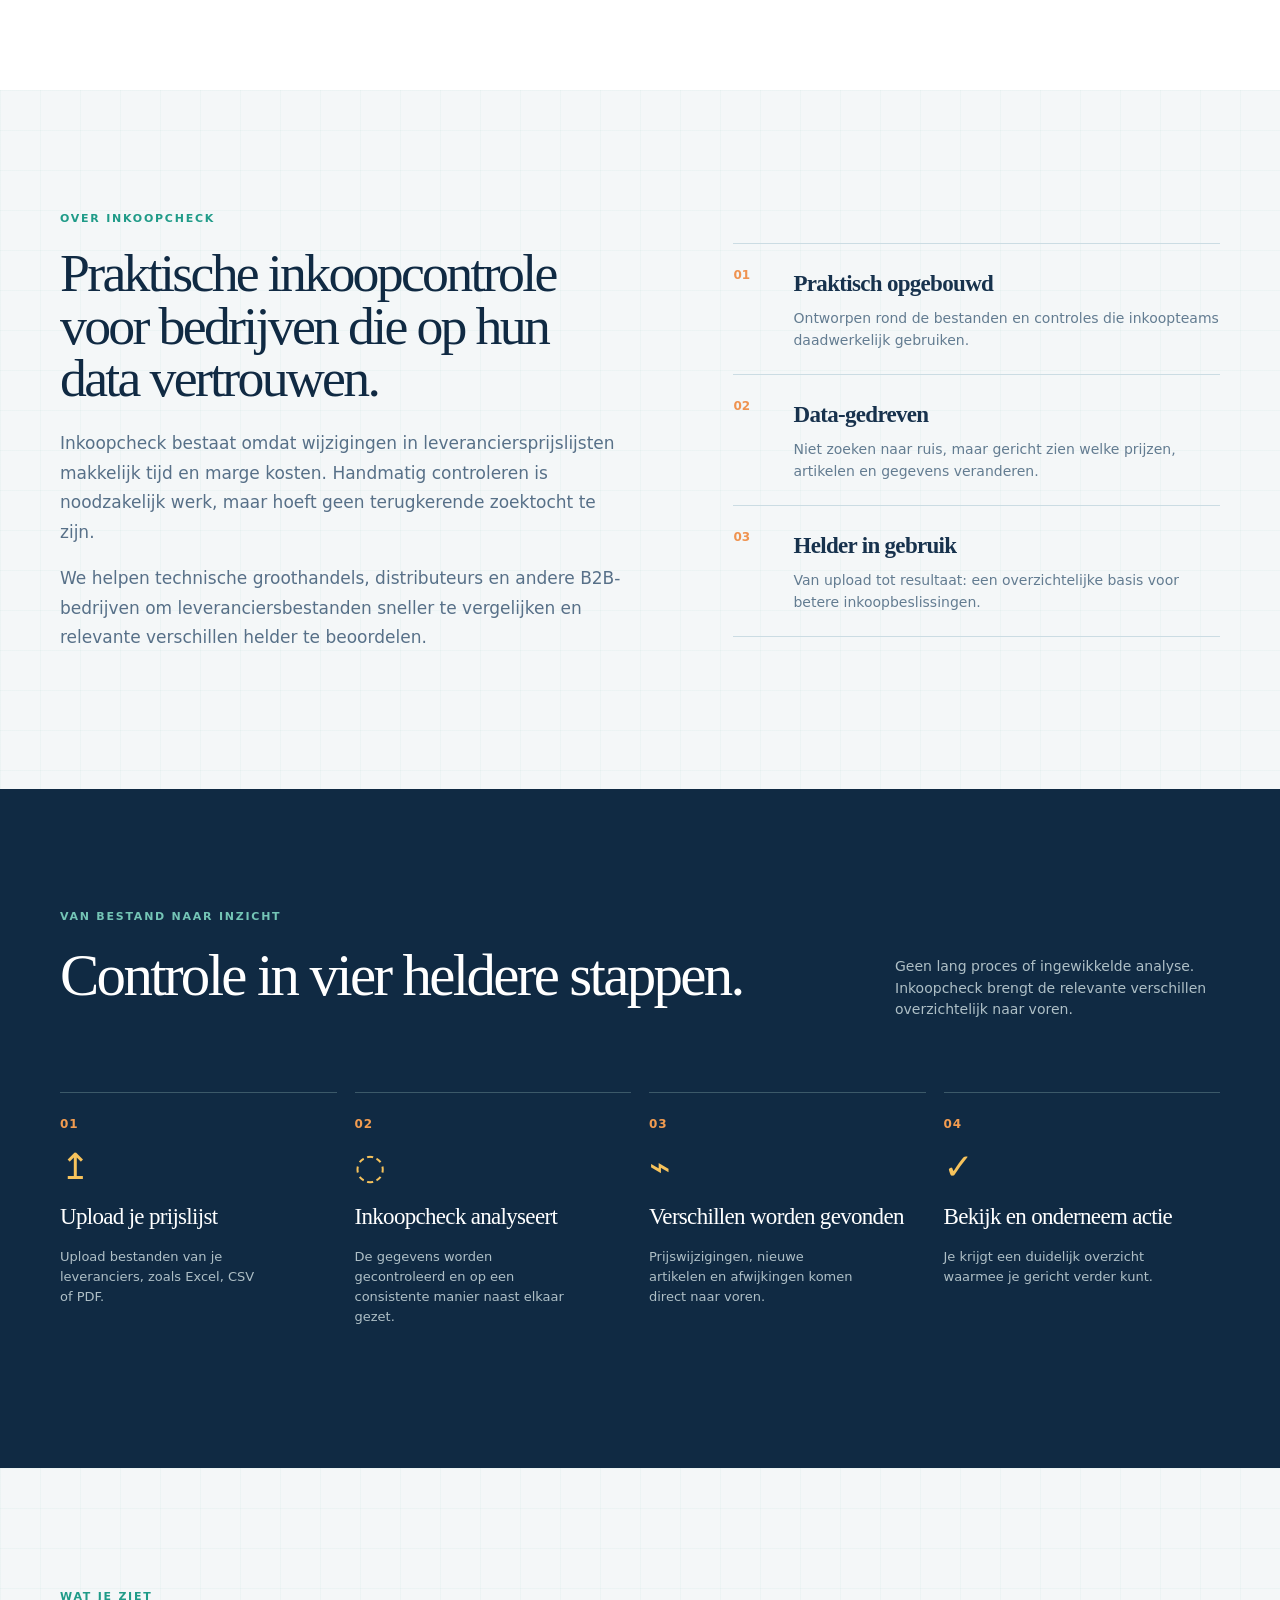
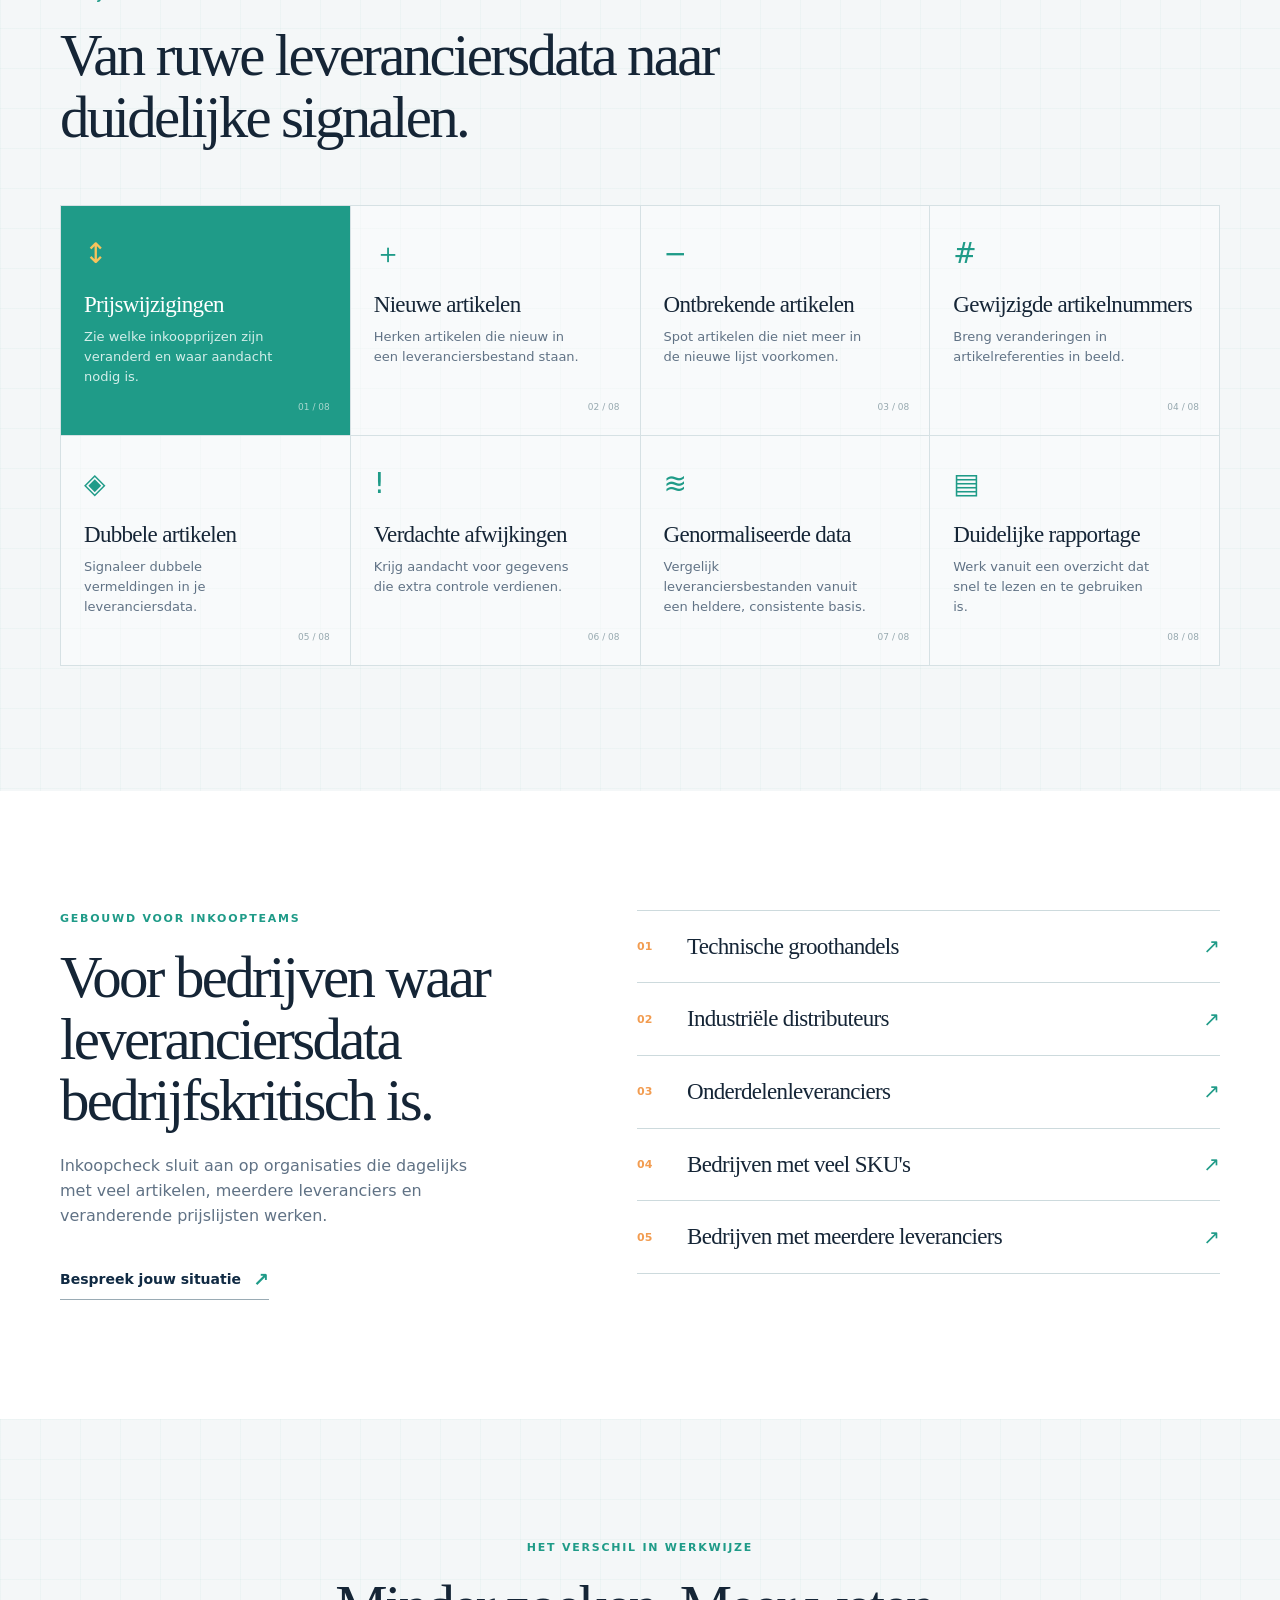
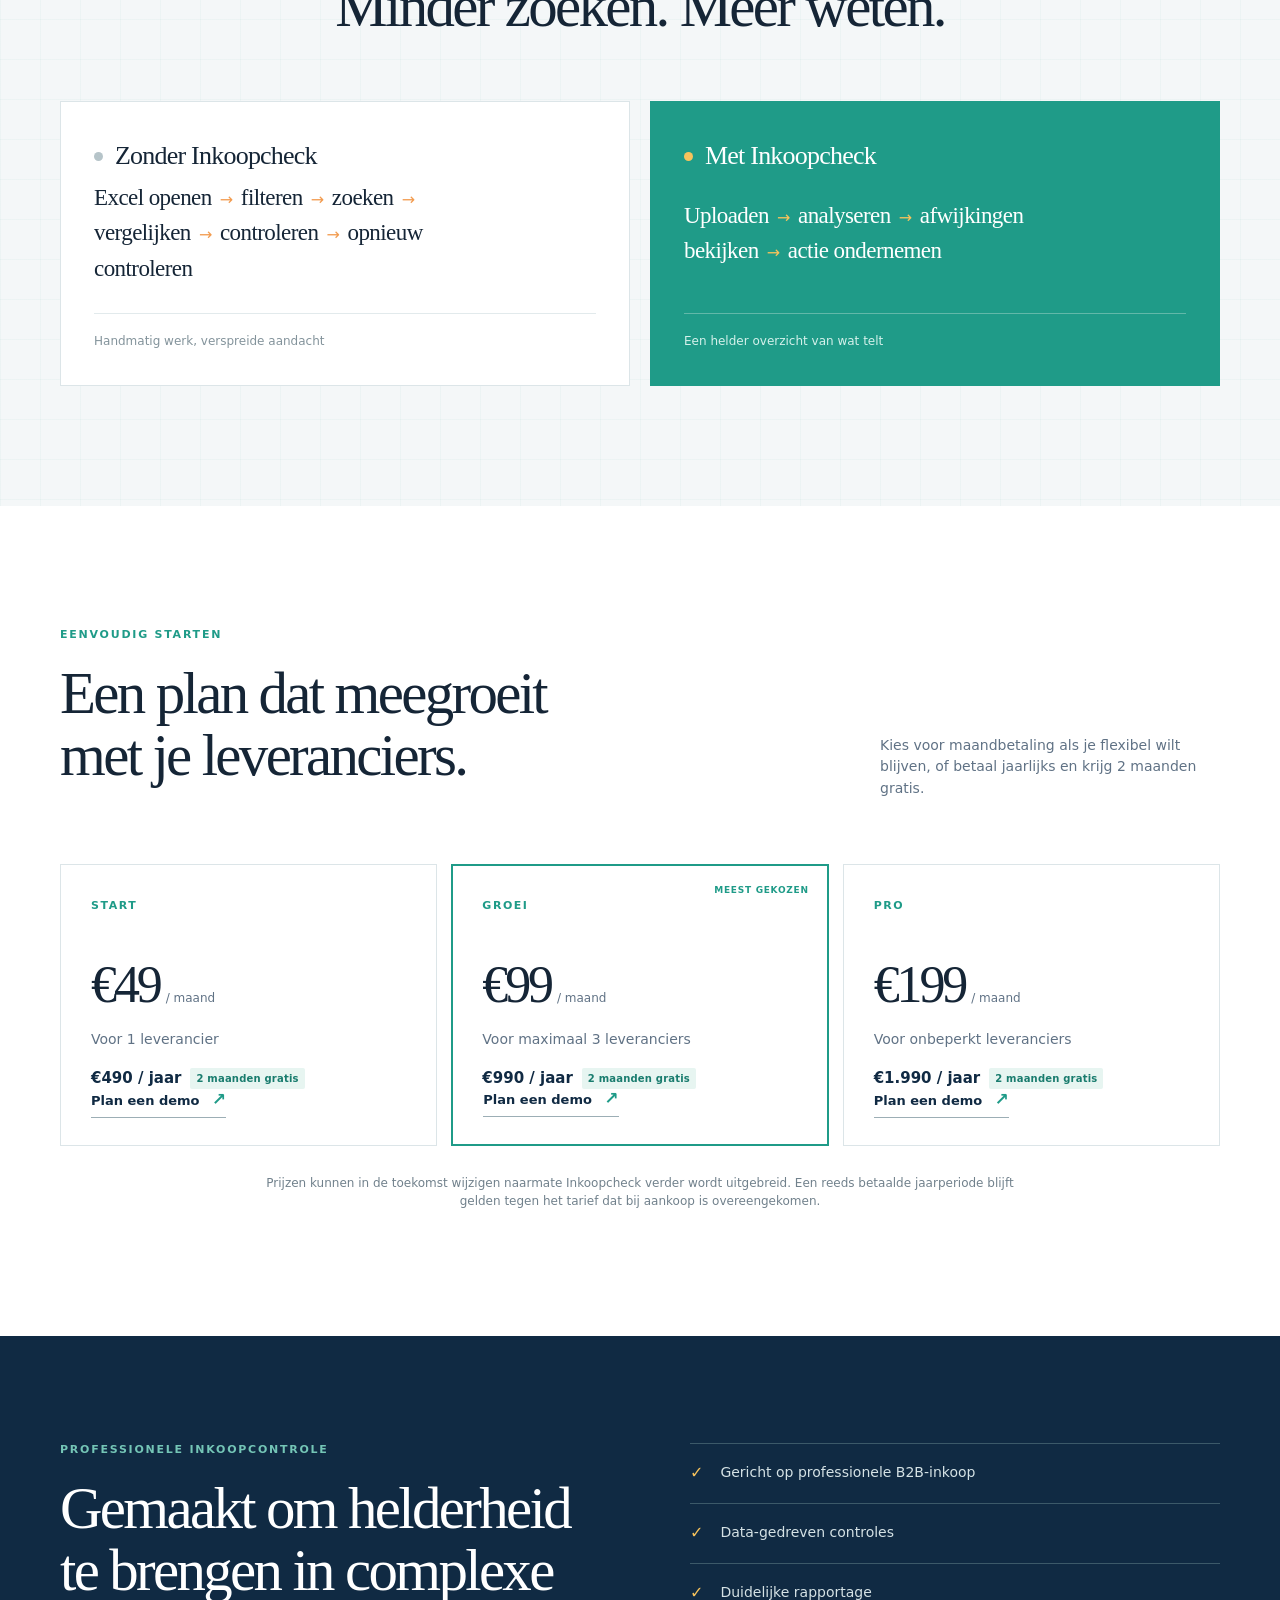
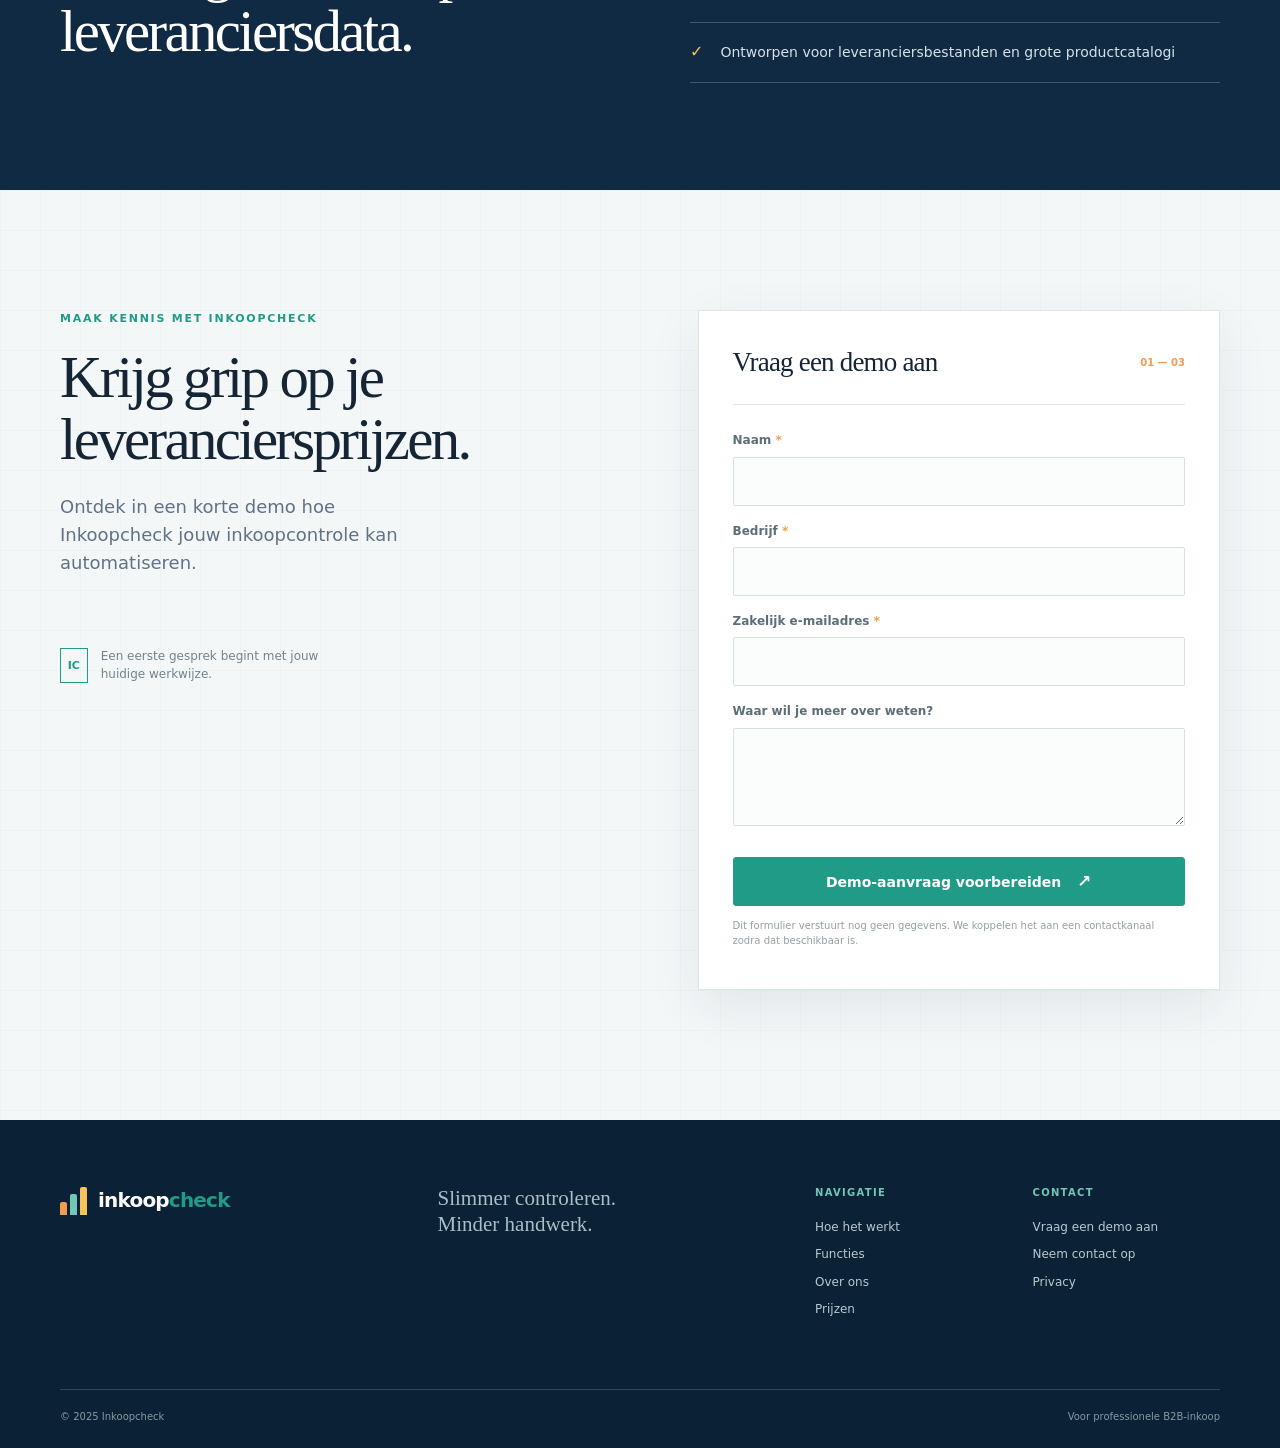
==== commit 356f2b42: "Update pricing and mobile hero polish" ====
--- a/index.html
+++ b/index.html
@@ -84,7 +84,7 @@
 
     <section class="comparison section-grid"><div class="container"><div class="section-heading centered reveal"><p class="eyebrow">Het verschil in werkwijze</p><h2>Minder zoeken. Meer weten.</h2></div><div class="comparison-grid reveal"><div class="comparison-panel without"><div class="panel-title"><span class="panel-dot"></span><h3>Zonder Inkoopcheck</h3></div><p class="process-line">Excel openen <b>→</b> filteren <b>→</b> zoeken <b>→</b> vergelijken <b>→</b> controleren <b>→</b> opnieuw controleren</p><div class="panel-foot">Handmatig werk, verspreide aandacht</div></div><div class="comparison-panel with"><div class="panel-title"><span class="panel-dot"></span><h3>Met Inkoopcheck</h3></div><p class="process-line">Uploaden <b>→</b> analyseren <b>→</b> afwijkingen bekijken <b>→</b> actie ondernemen</p><div class="panel-foot">Een helder overzicht van wat telt</div></div></div></div></section>
 
-    <section class="pricing section-light" id="prijzen"><div class="container"><div class="pricing-heading reveal"><div><p class="eyebrow">Eenvoudig starten</p><h2>Een plan dat meegroeit met je leveranciers.</h2></div><p>Dit zijn de huidige introductieplannen. Plan een demo om te bespreken wat past bij jouw situatie.</p></div><div class="price-grid"><article class="price-card reveal"><p class="price-label">Start</p><div class="price"><strong>€39</strong><span>/ maand</span></div><p>Voor één leverancier</p><a class="price-link" href="#contact">Plan een demo <span>↗</span></a></article><article class="price-card popular reveal"><span class="popular-label">Meest gekozen</span><p class="price-label">Groei</p><div class="price"><strong>€50</strong><span>/ maand</span></div><p>Voor twee leveranciers</p><a class="price-link" href="#contact">Plan een demo <span>↗</span></a></article><article class="price-card reveal"><p class="price-label">Ruimte</p><div class="price"><strong>€100</strong><span>/ maand</span></div><p>Voor onbeperkt leveranciers</p><a class="price-link" href="#contact">Plan een demo <span>↗</span></a></article></div></div></section>
+    <section class="pricing section-light" id="prijzen"><div class="container"><div class="pricing-heading reveal"><div><p class="eyebrow">Eenvoudig starten</p><h2>Een plan dat meegroeit met je leveranciers.</h2></div><p>Kies voor maandbetaling als je flexibel wilt blijven, of betaal jaarlijks en krijg 2 maanden gratis.</p></div><div class="price-grid"><article class="price-card reveal"><p class="price-label">Start</p><div class="price"><strong>€49</strong><span>/ maand</span></div><p>Voor 1 leverancier</p><p class="price-annual"><b>€490 / jaar</b><span>2 maanden gratis</span></p><a class="price-link" href="#contact">Plan een demo <span>↗</span></a></article><article class="price-card popular reveal"><span class="popular-label">Meest gekozen</span><p class="price-label">Groei</p><div class="price"><strong>€99</strong><span>/ maand</span></div><p>Voor maximaal 3 leveranciers</p><p class="price-annual"><b>€990 / jaar</b><span>2 maanden gratis</span></p><a class="price-link" href="#contact">Plan een demo <span>↗</span></a></article><article class="price-card reveal"><p class="price-label">Pro</p><div class="price"><strong>€199</strong><span>/ maand</span></div><p>Voor onbeperkt leveranciers</p><p class="price-annual"><b>€1.990 / jaar</b><span>2 maanden gratis</span></p><a class="price-link" href="#contact">Plan een demo <span>↗</span></a></article></div><p class="pricing-note">Prijzen kunnen in de toekomst wijzigen naarmate Inkoopcheck verder wordt uitgebreid. Een reeds betaalde jaarperiode blijft gelden tegen het tarief dat bij aankoop is overeengekomen.</p></div></section>
 
     <section class="trust section-dark"><div class="container trust-grid"><div class="trust-statement reveal"><p class="eyebrow eyebrow-light">Professionele inkoopcontrole</p><h2>Gemaakt om helderheid te brengen in complexe leveranciersdata.</h2></div><div class="trust-points reveal"><div><span>✓</span><p>Gericht op professionele B2B-inkoop</p></div><div><span>✓</span><p>Data-gedreven controles</p></div><div><span>✓</span><p>Duidelijke rapportage</p></div><div><span>✓</span><p>Ontworpen voor leveranciersbestanden en grote productcatalogi</p></div></div></div></section>
 
--- a/website-extension.css
+++ b/website-extension.css
@@ -52,3 +52,5 @@
 @media (max-width:430px){.hero-copy h1{max-width:12ch;font-size:clamp(37px,11.2vw,45px);line-height:.99;letter-spacing:-.055em}.hero-copy h1 span{display:block}.hero-copy h1 span + span{margin-top:.08em}.hero-copy .eyebrow{margin-bottom:15px}.hero-copy .hero-lead{max-width:32ch;line-height:1.58}.hero-actions{margin:26px 0 22px}.hero-note{max-width:29ch;line-height:1.4}.hero{padding-bottom:62px}.hero-visual,.hero-dashboard-preview{min-height:424px}.app-preview-shell{display:grid;grid-template-columns:43px minmax(0,1fr);width:100%;min-height:412px;aspect-ratio:auto}.app-preview-sidebar{grid-column:1;grid-row:1;min-width:0}.app-preview-content{grid-column:2;grid-row:1;min-width:0}.app-preview-main{padding:10px}.app-preview-main>p{font-size:6px;letter-spacing:.09em}.app-preview-main h2{display:block;margin:0 0 8px;font-size:18px;line-height:1.02}.app-preview-kpis{gap:4px;margin-bottom:6px}.app-preview-kpis div{min-width:0;padding:6px}.app-preview-kpis span,.app-preview-kpis small{overflow:hidden;text-overflow:ellipsis;white-space:nowrap}.app-preview-lower{display:block}.app-preview-lower section:first-child{min-height:105px}.app-preview-chart{height:63px}.app-preview-chart svg{height:60px}.app-preview-insights{display:block!important;min-height:0!important;margin-top:6px}.app-preview-insights> b{font-size:8px}.app-preview-insights div{padding:5px 0;font-size:7px}.app-preview-insights div:nth-of-type(3){display:none}.app-preview-insights div span{width:14px;height:14px;font-size:9px}.app-preview-insights strong{font-size:13px}.app-preview-recent{display:block!important;margin-top:6px;padding:7px 8px}.app-preview-recent>div{font-size:8px}.app-preview-recent p{margin-top:5px;padding-top:5px;font-size:7px}.app-preview-recent p small{font-size:6px}.about{padding:66px 0}.about-copy h2{max-width:12ch;font-size:clamp(32px,9.5vw,38px);line-height:1.01}.about-copy>p:not(.eyebrow){max-width:35ch;font-size:15px;line-height:1.62}.about-points{margin-top:30px}.about-points article{padding:16px 0}.problem,.how,.features,.audience,.comparison,.pricing,.contact{padding:66px 0}.narrow-intro{margin-bottom:38px}.footer-top{padding-bottom:36px}.footer-bottom{padding-top:16px}}
 /* Safari op sommige telefoons rapporteert een bredere layout viewport. Deze compositie blijft daarom tot 680px bewust mobiel. */
 @media (max-width:680px){.hero-grid>*{min-width:0}.hero-copy h1{max-width:12.5ch;font-size:clamp(36px,10.8vw,46px);line-height:1.01;letter-spacing:-.055em}.hero-copy h1 span{display:block!important}.hero-copy h1 span+span{margin-top:.08em}.hero-copy .hero-lead{max-width:34ch;line-height:1.58}.hero-actions{align-items:stretch;gap:14px}.hero-actions .button{min-height:48px}.hero-actions .text-link{align-self:flex-start}.hero-visual,.hero-dashboard-preview{inline-size:100%;min-width:0;min-height:398px;margin:0}.app-preview-shell{display:grid;grid-template-columns:46px minmax(0,1fr);inline-size:100%;max-inline-size:100%;min-height:386px;transform:none;border-radius:9px}.app-preview-sidebar{grid-column:1;grid-row:1;min-width:0;padding:12px 6px;align-items:center}.app-preview-content{grid-column:2;grid-row:1;min-width:0}.app-preview-brand{margin:0 0 13px}.app-preview-sidebar a{padding:7px 5px;font-size:10px}.app-preview-main{padding:11px}.app-preview-main>p{font-size:6px;margin-bottom:4px}.app-preview-main h2{margin:0 0 8px;font-size:clamp(17px,5vw,21px);line-height:1.02}.app-preview-top{height:35px;padding:0 10px;font-size:7px}.app-preview-top span:nth-child(2),.app-preview-top i{display:none}.app-preview-kpis{gap:4px;margin-bottom:6px}.app-preview-kpis div{min-width:0;padding:6px}.app-preview-kpis span,.app-preview-kpis small{overflow:hidden;text-overflow:ellipsis;white-space:nowrap;font-size:6px}.app-preview-kpis b{margin:3px 0 1px;font-size:15px}.app-preview-lower{display:block}.app-preview-lower section:first-child{min-height:104px;padding:8px}.app-preview-chart{height:63px;margin-top:8px}.app-preview-chart svg{height:60px}.app-preview-months{font-size:6px}.app-preview-insights{display:block!important;min-height:0!important;margin-top:6px;padding:8px!important}.app-preview-insights>b{font-size:8px}.app-preview-insights div{padding:5px 0;font-size:7px}.app-preview-insights div:nth-of-type(3){display:none}.app-preview-insights div span{width:14px;height:14px;font-size:9px}.app-preview-insights strong{font-size:13px}.app-preview-recent{display:block!important;margin-top:6px;padding:7px 8px}.app-preview-recent>div{font-size:8px}.app-preview-recent p{margin-top:5px;padding-top:5px;font-size:7px}.app-preview-recent p small{font-size:6px}.hero-dashboard-preview .floating-check{display:none}}
+/* Kleine pricing-polish; geen nieuwe checkout of JavaScript nodig. */
+.price-annual{display:flex;align-items:center;gap:9px;margin:16px 0 0!important;color:#425b6d!important;font-size:13px!important}.price-annual b{color:var(--navy);font-size:15px}.price-annual span{display:inline-block;padding:3px 6px;border-radius:2px;background:#e7f5f1;color:#197c6e;font-size:10px;font-weight:800;letter-spacing:.02em}.pricing-note{max-width:760px;margin:28px auto 0;color:#71818c;font-size:12px;line-height:1.55;text-align:center}@media (max-width:680px){.hero-copy{padding-right:3px}.price-annual{flex-wrap:wrap;gap:6px}.pricing-note{margin-top:22px;text-align:left}.price-card{min-height:304px}}
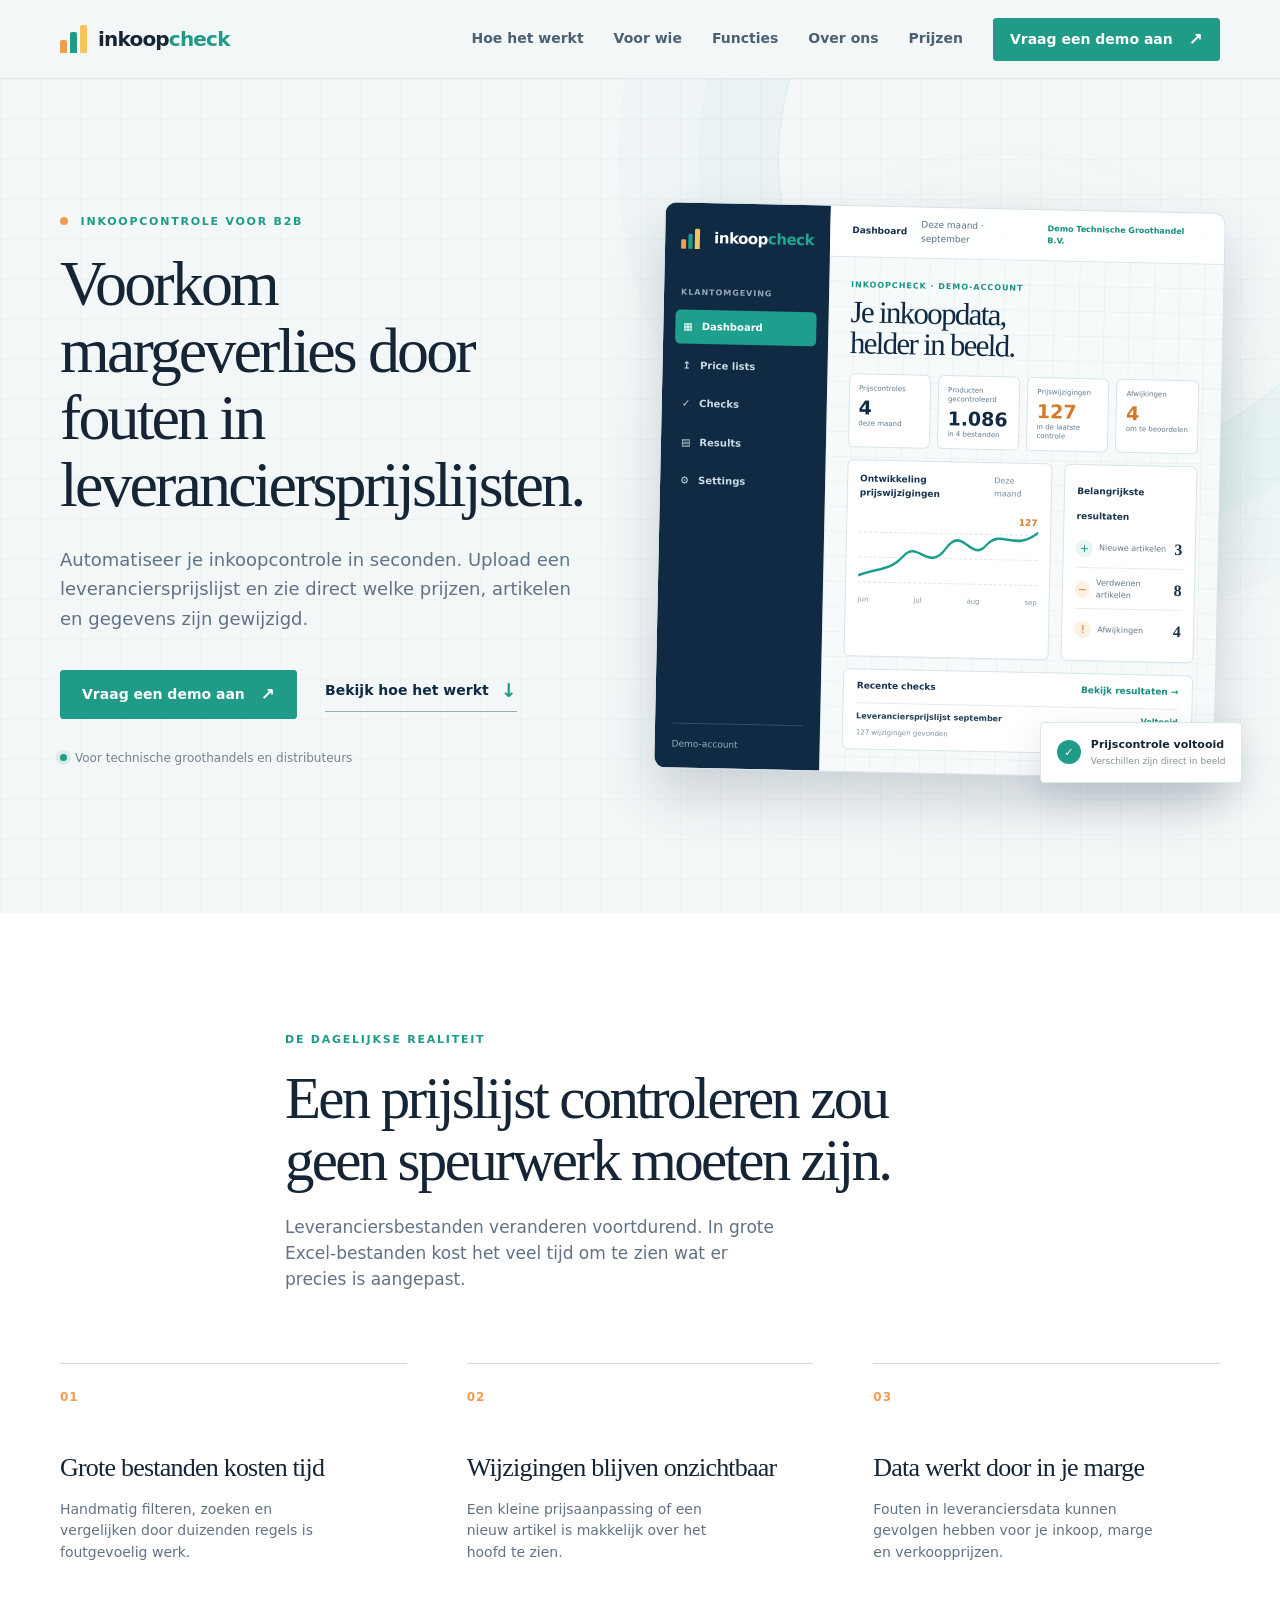
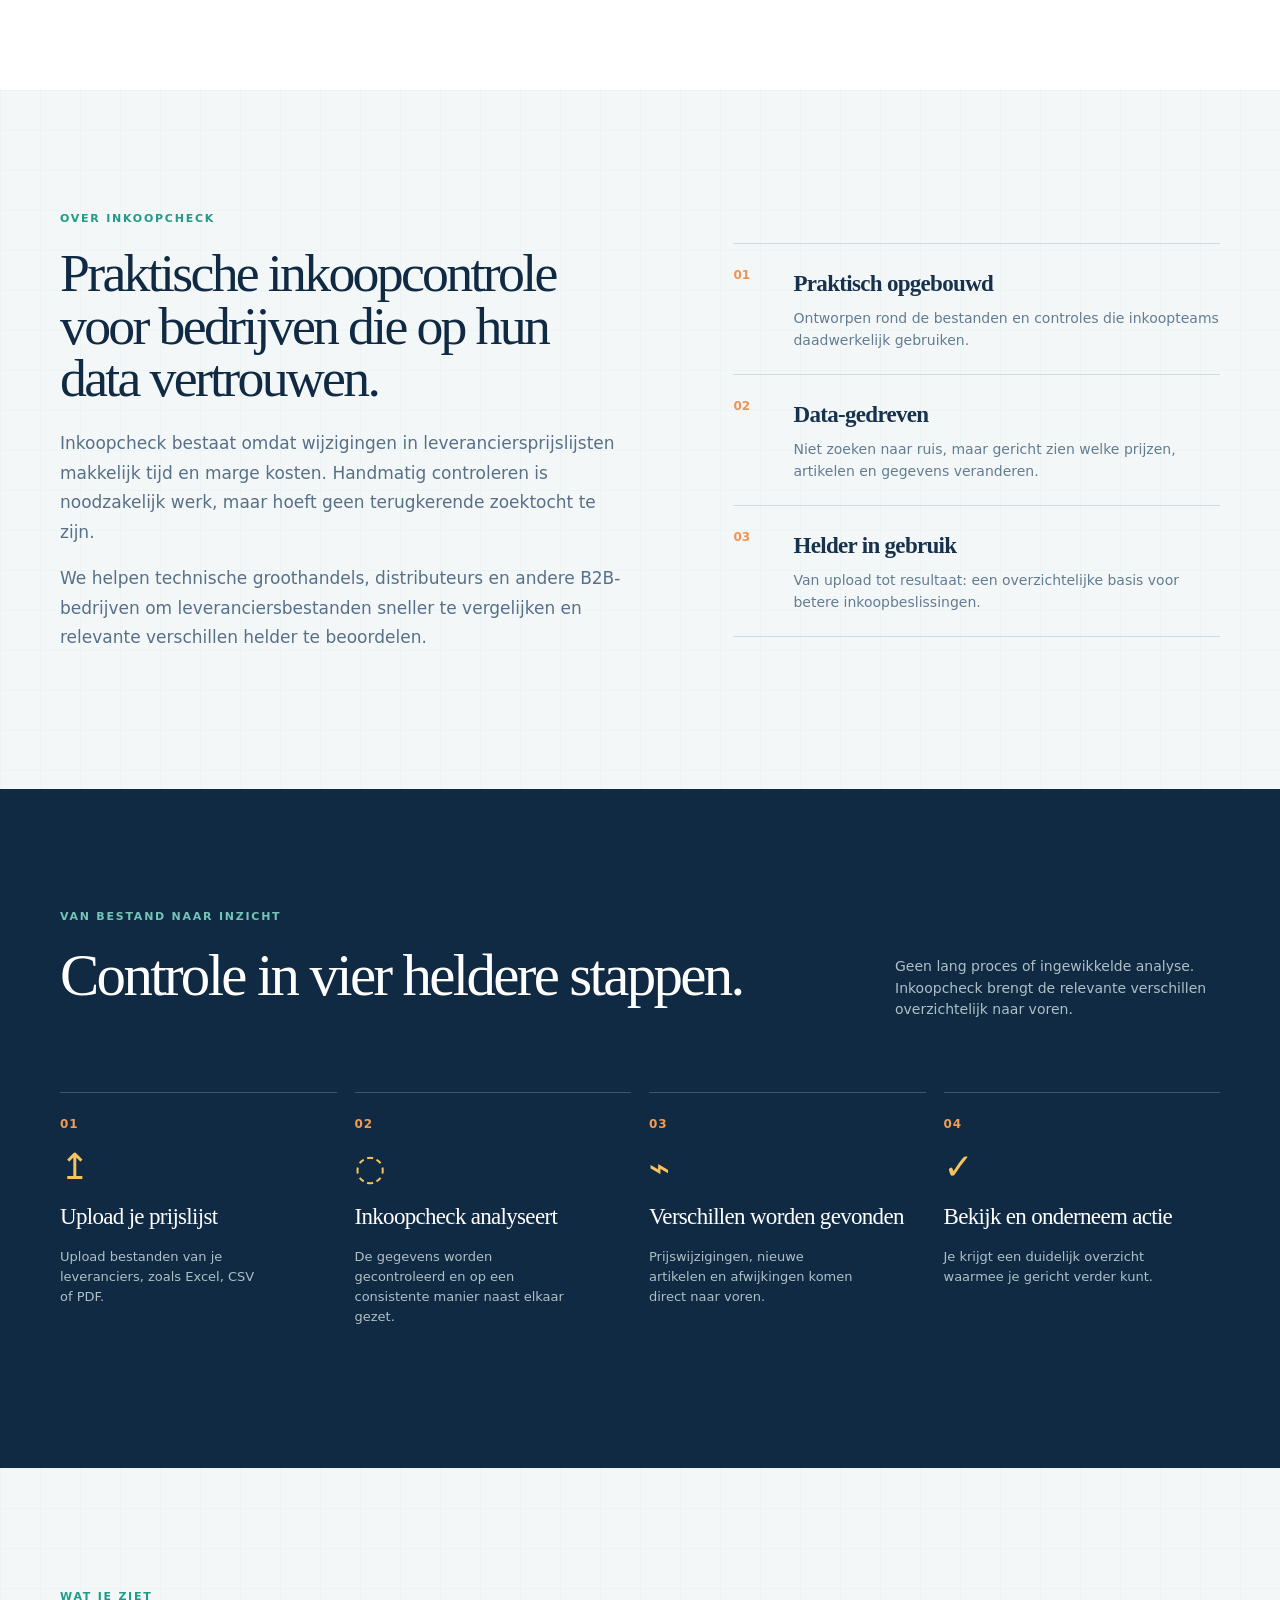
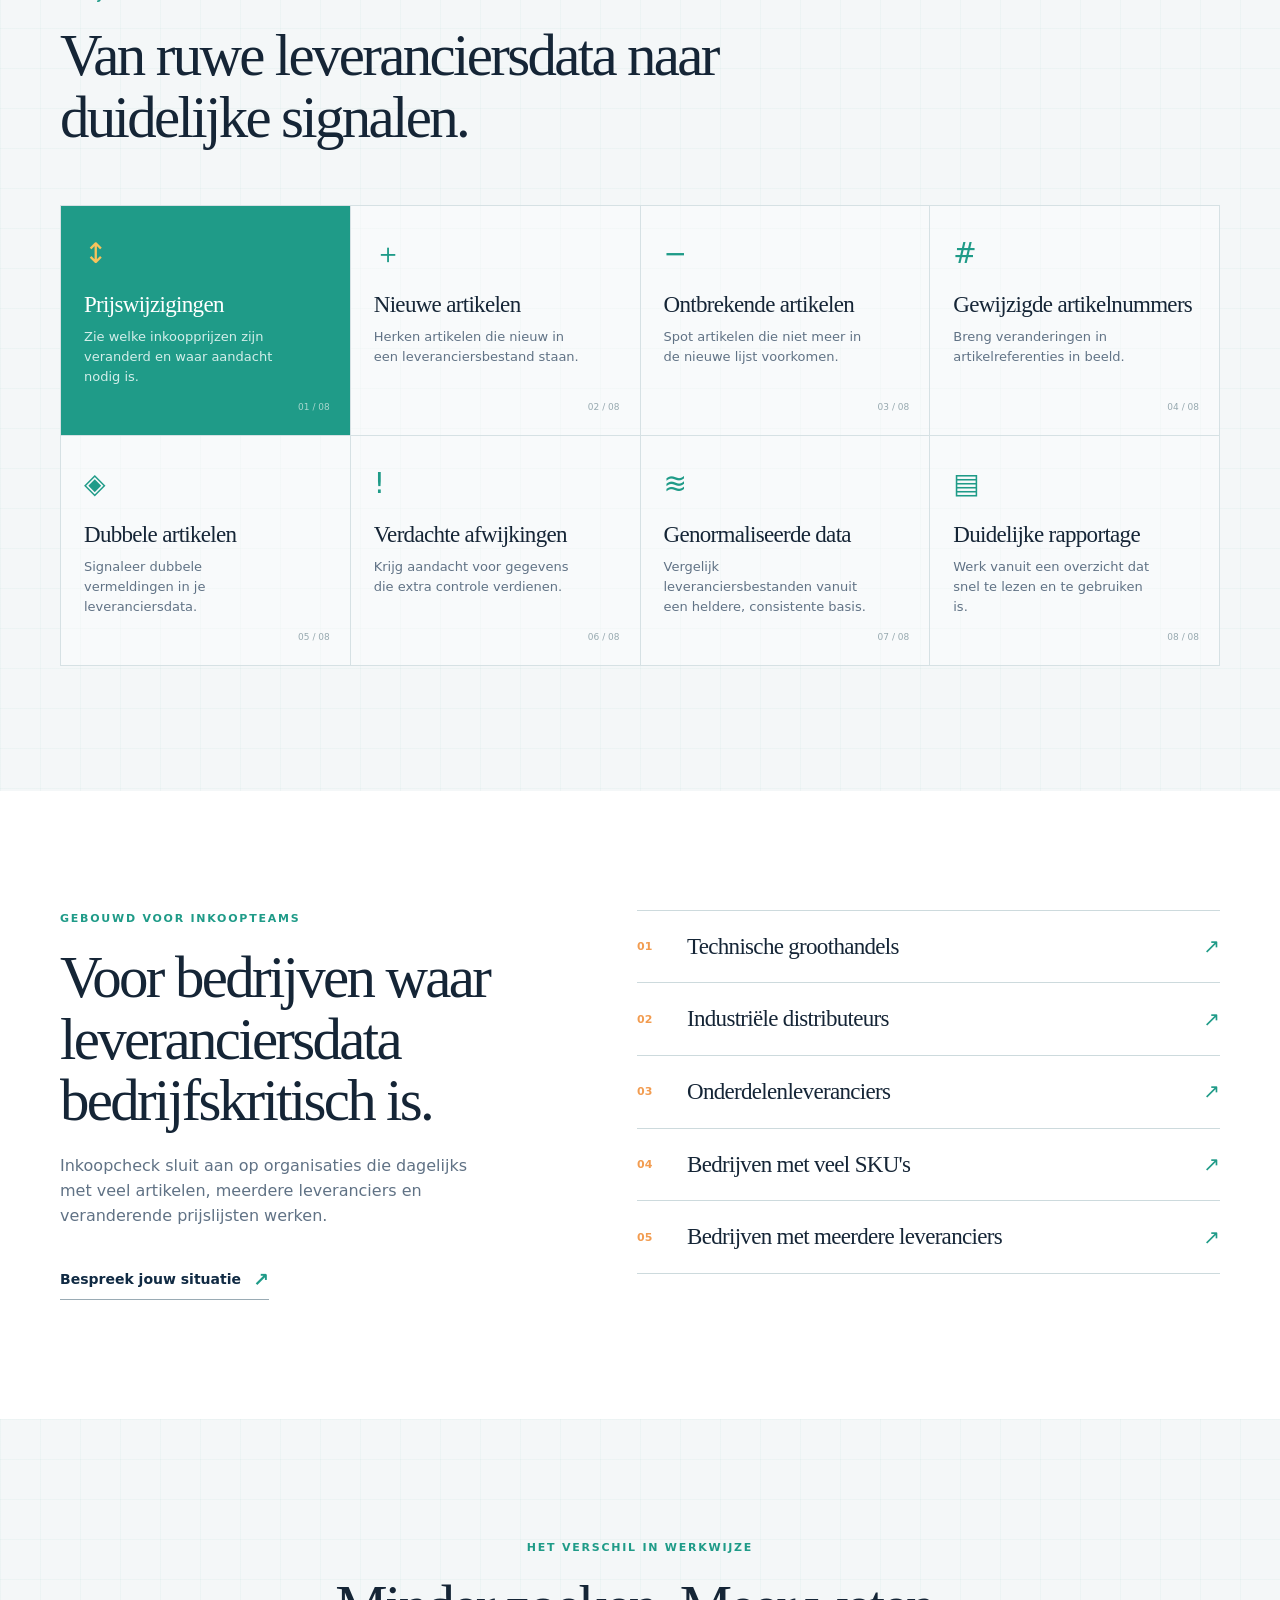
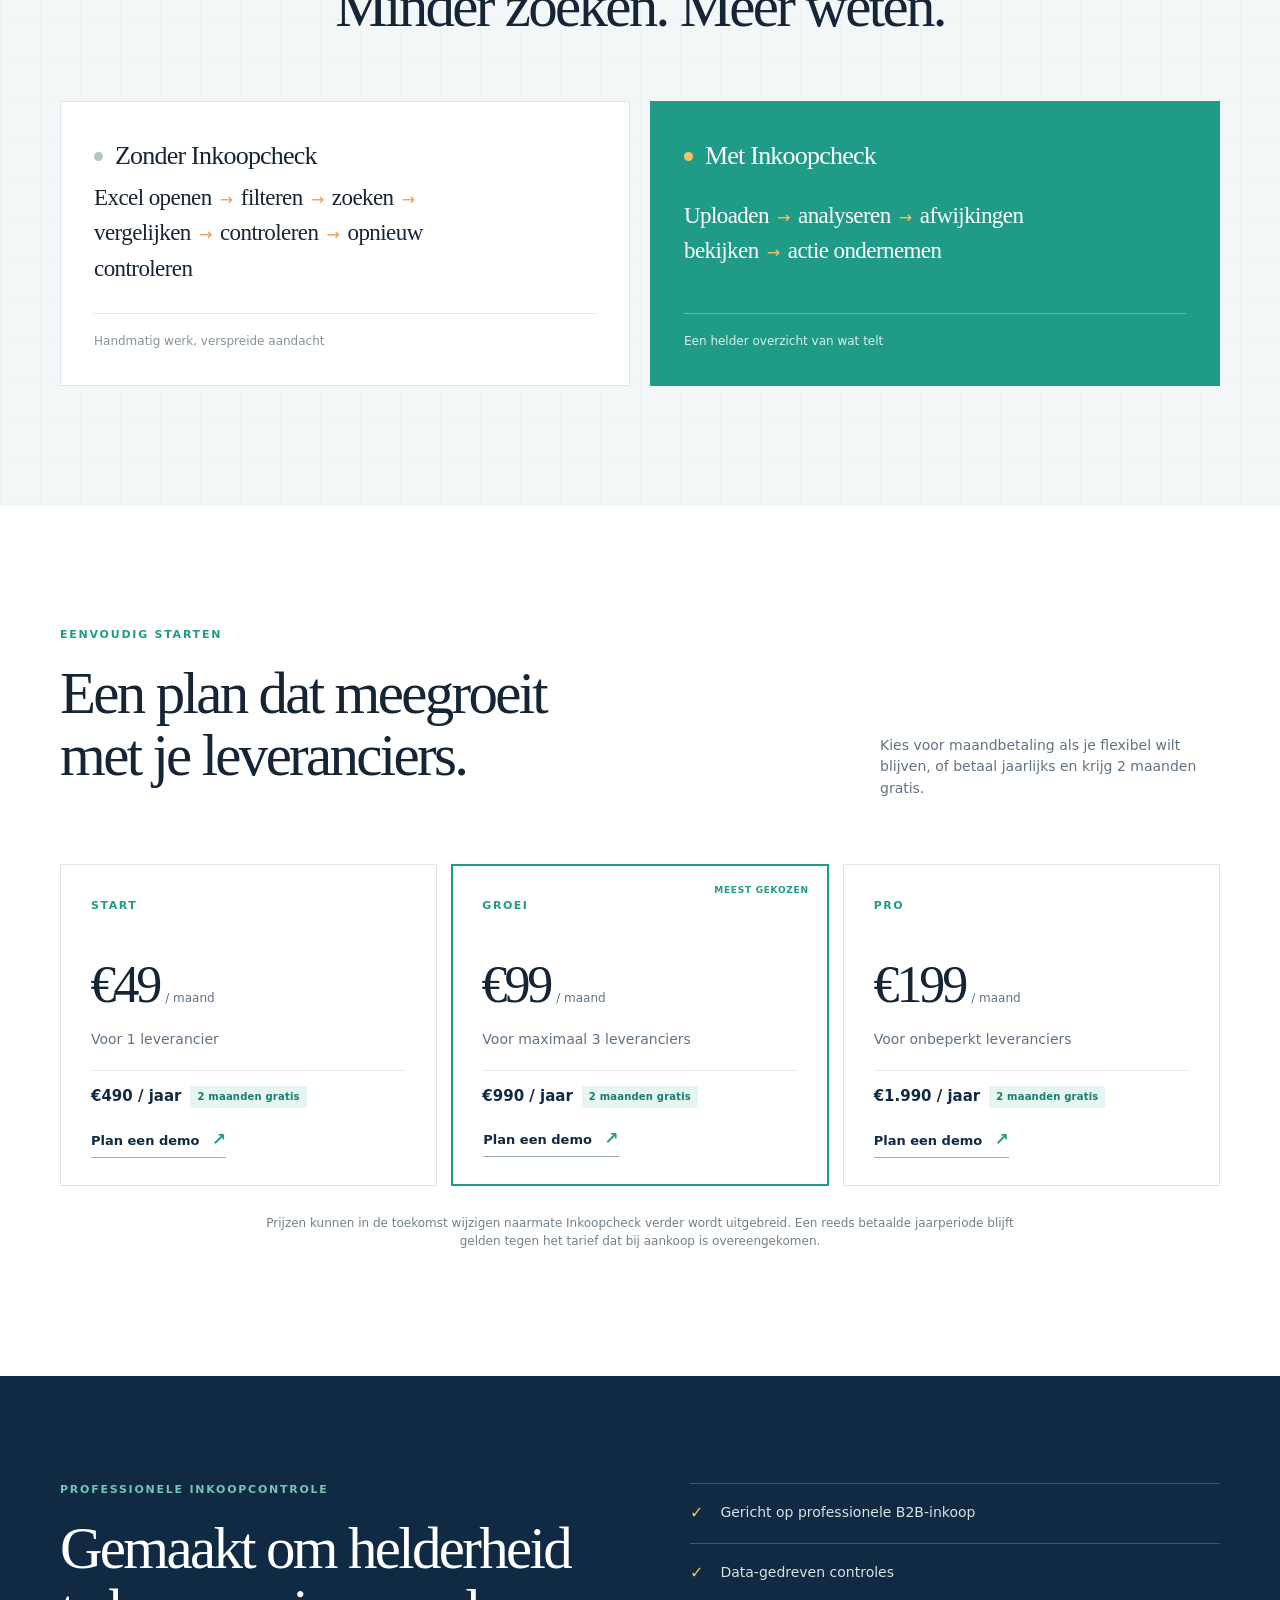
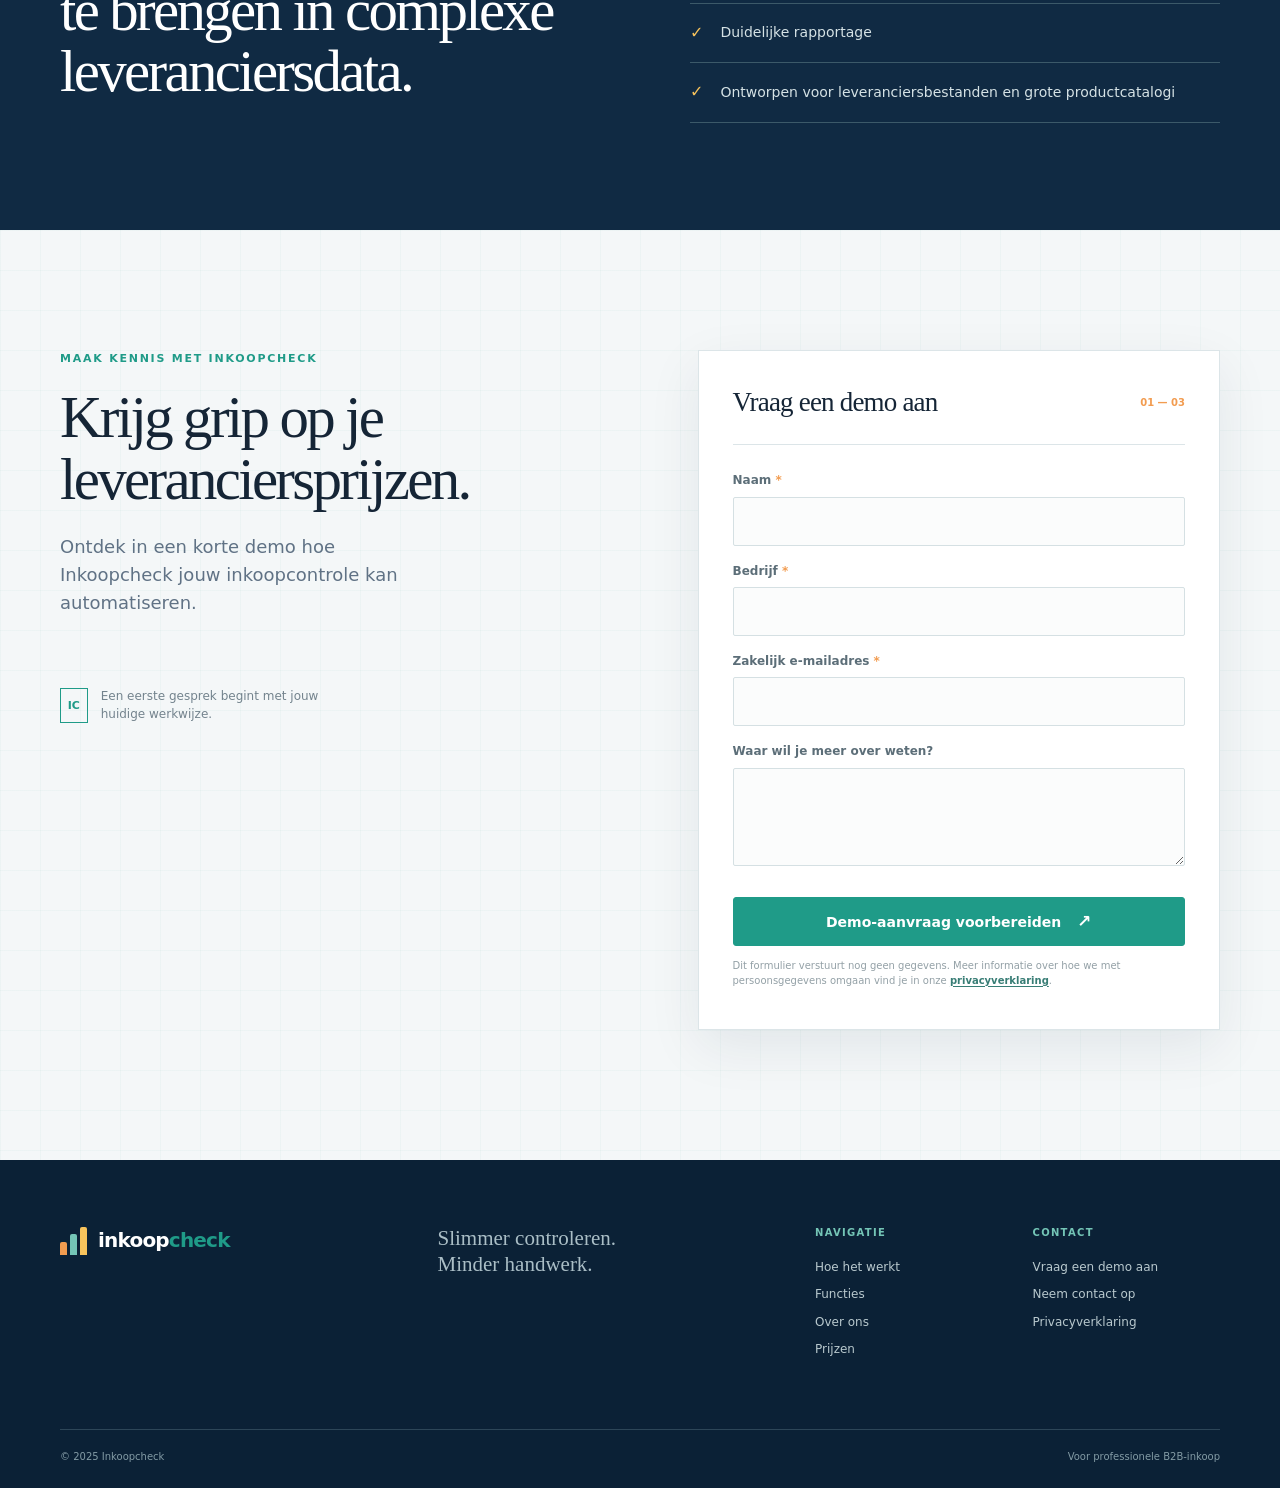
==== commit 2802ca49: "Add privacy page" ====
--- a/index.html
+++ b/index.html
@@ -88,10 +88,10 @@
 
     <section class="trust section-dark"><div class="container trust-grid"><div class="trust-statement reveal"><p class="eyebrow eyebrow-light">Professionele inkoopcontrole</p><h2>Gemaakt om helderheid te brengen in complexe leveranciersdata.</h2></div><div class="trust-points reveal"><div><span>✓</span><p>Gericht op professionele B2B-inkoop</p></div><div><span>✓</span><p>Data-gedreven controles</p></div><div><span>✓</span><p>Duidelijke rapportage</p></div><div><span>✓</span><p>Ontworpen voor leveranciersbestanden en grote productcatalogi</p></div></div></div></section>
 
-    <section class="contact section-grid" id="contact"><div class="container contact-grid"><div class="contact-copy reveal"><p class="eyebrow">Maak kennis met Inkoopcheck</p><h2>Krijg grip op je leveranciersprijzen.</h2><p>Ontdek in een korte demo hoe Inkoopcheck jouw inkoopcontrole kan automatiseren.</p><div class="contact-marker"><span>IC</span><span>Een eerste gesprek begint met jouw huidige werkwijze.</span></div></div><form class="demo-form reveal" id="demo-form"><div class="form-heading"><h3>Vraag een demo aan</h3><span>01 — 03</span></div><label for="name">Naam <span>*</span></label><input id="name" name="name" type="text" autocomplete="name" required><label for="company">Bedrijf <span>*</span></label><input id="company" name="company" type="text" autocomplete="organization" required><label for="email">Zakelijk e-mailadres <span>*</span></label><input id="email" name="email" type="email" autocomplete="email" required><label for="message">Waar wil je meer over weten?</label><textarea id="message" name="message" rows="3"></textarea><button class="button form-submit" type="submit">Demo-aanvraag voorbereiden <span aria-hidden="true">↗</span></button><p class="form-note">Dit formulier verstuurt nog geen gegevens. We koppelen het aan een contactkanaal zodra dat beschikbaar is.</p><p class="form-status" role="status" aria-live="polite"></p></form></div></section>
+    <section class="contact section-grid" id="contact"><div class="container contact-grid"><div class="contact-copy reveal"><p class="eyebrow">Maak kennis met Inkoopcheck</p><h2>Krijg grip op je leveranciersprijzen.</h2><p>Ontdek in een korte demo hoe Inkoopcheck jouw inkoopcontrole kan automatiseren.</p><div class="contact-marker"><span>IC</span><span>Een eerste gesprek begint met jouw huidige werkwijze.</span></div></div><form class="demo-form reveal" id="demo-form"><div class="form-heading"><h3>Vraag een demo aan</h3><span>01 — 03</span></div><label for="name">Naam <span>*</span></label><input id="name" name="name" type="text" autocomplete="name" required><label for="company">Bedrijf <span>*</span></label><input id="company" name="company" type="text" autocomplete="organization" required><label for="email">Zakelijk e-mailadres <span>*</span></label><input id="email" name="email" type="email" autocomplete="email" required><label for="message">Waar wil je meer over weten?</label><textarea id="message" name="message" rows="3"></textarea><button class="button form-submit" type="submit">Demo-aanvraag voorbereiden <span aria-hidden="true">↗</span></button><p class="form-note">Dit formulier verstuurt nog geen gegevens. Meer informatie over hoe we met persoonsgegevens omgaan vind je in onze <a href="privacy.html">privacyverklaring</a>.</p><p class="form-status" role="status" aria-live="polite"></p></form></div></section>
   </main>
 
-  <footer class="site-footer"><div class="container footer-top"><a class="brand brand-footer" href="#top"><span class="brand-mark" aria-hidden="true"><span></span><span></span><span></span></span><span>inkoop<span class="brand-accent">check</span></span></a><p>Slimmer controleren.<br>Minder handwerk.</p><div class="footer-links"><div><span class="footer-label">Navigatie</span><a href="#hoe-het-werkt">Hoe het werkt</a><a href="#functies">Functies</a><a href="#over-ons">Over ons</a><a href="#prijzen">Prijzen</a></div><div><span class="footer-label">Contact</span><a href="#contact">Vraag een demo aan</a><a href="#contact">Neem contact op</a><a href="#privacy">Privacy</a></div></div></div><div class="container footer-bottom"><span>© 2025 Inkoopcheck</span><span>Voor professionele B2B-inkoop</span></div><div id="privacy" class="sr-only">Privacy-informatie volgt zodra deze pagina beschikbaar is.</div></footer>
+  <footer class="site-footer"><div class="container footer-top"><a class="brand brand-footer" href="#top"><span class="brand-mark" aria-hidden="true"><span></span><span></span><span></span></span><span>inkoop<span class="brand-accent">check</span></span></a><p>Slimmer controleren.<br>Minder handwerk.</p><div class="footer-links"><div><span class="footer-label">Navigatie</span><a href="#hoe-het-werkt">Hoe het werkt</a><a href="#functies">Functies</a><a href="#over-ons">Over ons</a><a href="#prijzen">Prijzen</a></div><div><span class="footer-label">Contact</span><a href="#contact">Vraag een demo aan</a><a href="mailto:inkoopcheck.laurens@gmail.com">Neem contact op</a><a href="privacy.html">Privacyverklaring</a></div></div></div><div class="container footer-bottom"><span>© 2025 Inkoopcheck</span><span>Voor professionele B2B-inkoop</span></div></footer>
   <script src="script.js"></script>
 </body>
 </html>
--- a/website-extension.css
+++ b/website-extension.css
@@ -53,4 +53,6 @@
 /* Safari op sommige telefoons rapporteert een bredere layout viewport. Deze compositie blijft daarom tot 680px bewust mobiel. */
 @media (max-width:680px){.hero-grid>*{min-width:0}.hero-copy h1{max-width:12.5ch;font-size:clamp(36px,10.8vw,46px);line-height:1.01;letter-spacing:-.055em}.hero-copy h1 span{display:block!important}.hero-copy h1 span+span{margin-top:.08em}.hero-copy .hero-lead{max-width:34ch;line-height:1.58}.hero-actions{align-items:stretch;gap:14px}.hero-actions .button{min-height:48px}.hero-actions .text-link{align-self:flex-start}.hero-visual,.hero-dashboard-preview{inline-size:100%;min-width:0;min-height:398px;margin:0}.app-preview-shell{display:grid;grid-template-columns:46px minmax(0,1fr);inline-size:100%;max-inline-size:100%;min-height:386px;transform:none;border-radius:9px}.app-preview-sidebar{grid-column:1;grid-row:1;min-width:0;padding:12px 6px;align-items:center}.app-preview-content{grid-column:2;grid-row:1;min-width:0}.app-preview-brand{margin:0 0 13px}.app-preview-sidebar a{padding:7px 5px;font-size:10px}.app-preview-main{padding:11px}.app-preview-main>p{font-size:6px;margin-bottom:4px}.app-preview-main h2{margin:0 0 8px;font-size:clamp(17px,5vw,21px);line-height:1.02}.app-preview-top{height:35px;padding:0 10px;font-size:7px}.app-preview-top span:nth-child(2),.app-preview-top i{display:none}.app-preview-kpis{gap:4px;margin-bottom:6px}.app-preview-kpis div{min-width:0;padding:6px}.app-preview-kpis span,.app-preview-kpis small{overflow:hidden;text-overflow:ellipsis;white-space:nowrap;font-size:6px}.app-preview-kpis b{margin:3px 0 1px;font-size:15px}.app-preview-lower{display:block}.app-preview-lower section:first-child{min-height:104px;padding:8px}.app-preview-chart{height:63px;margin-top:8px}.app-preview-chart svg{height:60px}.app-preview-months{font-size:6px}.app-preview-insights{display:block!important;min-height:0!important;margin-top:6px;padding:8px!important}.app-preview-insights>b{font-size:8px}.app-preview-insights div{padding:5px 0;font-size:7px}.app-preview-insights div:nth-of-type(3){display:none}.app-preview-insights div span{width:14px;height:14px;font-size:9px}.app-preview-insights strong{font-size:13px}.app-preview-recent{display:block!important;margin-top:6px;padding:7px 8px}.app-preview-recent>div{font-size:8px}.app-preview-recent p{margin-top:5px;padding-top:5px;font-size:7px}.app-preview-recent p small{font-size:6px}.hero-dashboard-preview .floating-check{display:none}}
 /* Kleine pricing-polish; geen nieuwe checkout of JavaScript nodig. */
-.price-annual{display:flex;align-items:center;gap:9px;margin:16px 0 0!important;color:#425b6d!important;font-size:13px!important}.price-annual b{color:var(--navy);font-size:15px}.price-annual span{display:inline-block;padding:3px 6px;border-radius:2px;background:#e7f5f1;color:#197c6e;font-size:10px;font-weight:800;letter-spacing:.02em}.pricing-note{max-width:760px;margin:28px auto 0;color:#71818c;font-size:12px;line-height:1.55;text-align:center}@media (max-width:680px){.hero-copy{padding-right:3px}.price-annual{flex-wrap:wrap;gap:6px}.pricing-note{margin-top:22px;text-align:left}.price-card{min-height:304px}}
+.price-card{min-height:322px}.price-annual{display:flex;align-items:center;gap:9px;margin:19px 0 0!important;padding-top:14px;border-top:1px solid #e6edef;color:#425b6d!important;font-size:13px!important}.price-annual b{color:var(--navy);font-size:15px}.price-annual span{display:inline-flex;align-items:center;min-height:22px;padding:3px 7px;border-radius:2px;background:#e7f5f1;color:#197c6e;font-size:10px;font-weight:800;letter-spacing:.02em}.pricing-note{max-width:760px;margin:28px auto 0;color:#71818c;font-size:12px;line-height:1.55;text-align:center}@media (max-width:680px){.hero-copy{padding-right:4px}.price-annual{flex-wrap:wrap;gap:6px;margin-top:16px!important;padding-top:11px}.pricing-note{margin-top:22px;text-align:left}.price-card{min-height:304px}}
+/* Privacy page: reuses the public site palette and avoids a separate legal-site design. */
+.legal-hero{padding:112px 0 92px}.legal-hero-inner{max-width:820px}.legal-hero h1{margin-bottom:20px}.legal-hero p:not(.eyebrow){max-width:610px;color:var(--muted);font-size:18px;line-height:1.65}.legal-meta{margin:28px 0 0!important;color:#748390!important;font-size:12px!important}.legal-meta strong{color:var(--navy)}.legal-content{padding:94px 0 120px}.legal-layout{display:grid;grid-template-columns:190px minmax(0,720px);gap:78px;align-items:start}.legal-aside{position:sticky;top:105px;display:grid;gap:8px;padding-top:7px}.legal-aside p{margin:0 0 7px;color:var(--teal);font-size:10px;font-weight:800;letter-spacing:.14em;text-transform:uppercase}.legal-aside a{padding:5px 0;color:#617482;font-size:12px}.legal-aside a:hover{color:var(--teal)}.legal-copy{min-width:0}.legal-copy section{padding:0 0 31px;margin:0 0 31px;border-bottom:1px solid #dce5e8}.legal-copy section:last-child{margin:0;border:0}.legal-copy h2{font-size:34px;margin-bottom:14px}.legal-copy h3{margin:25px 0 8px;font-family:var(--serif);font-size:22px;font-weight:400;letter-spacing:-.03em}.legal-copy p{max-width:690px;margin-bottom:14px;color:#5d7180;font-size:15px;line-height:1.72}.legal-copy p:last-child{margin-bottom:0}.form-note a{color:#387d75;font-weight:700;text-decoration:underline;text-underline-offset:2px}@media(max-width:900px){.legal-hero{padding:86px 0 72px}.legal-content{padding:72px 0 90px}.legal-layout{grid-template-columns:1fr;gap:35px}.legal-aside{position:static;grid-template-columns:repeat(5,minmax(0,1fr));gap:12px;padding:14px 0;border-top:1px solid #dce5e8;border-bottom:1px solid #dce5e8}.legal-aside p{grid-column:1/-1;margin:0}.legal-aside a{font-size:11px}}@media(max-width:650px){.legal-hero{padding:62px 0 52px}.legal-hero h1{font-size:clamp(42px,12vw,50px)}.legal-hero p:not(.eyebrow){font-size:16px}.legal-content{padding:54px 0 70px}.legal-layout{gap:27px}.legal-aside{grid-template-columns:1fr 1fr;gap:4px 18px}.legal-copy section{padding-bottom:25px;margin-bottom:25px}.legal-copy h2{font-size:30px;line-height:1.06}.legal-copy h3{font-size:21px}.legal-copy p{font-size:15px;line-height:1.68}}
